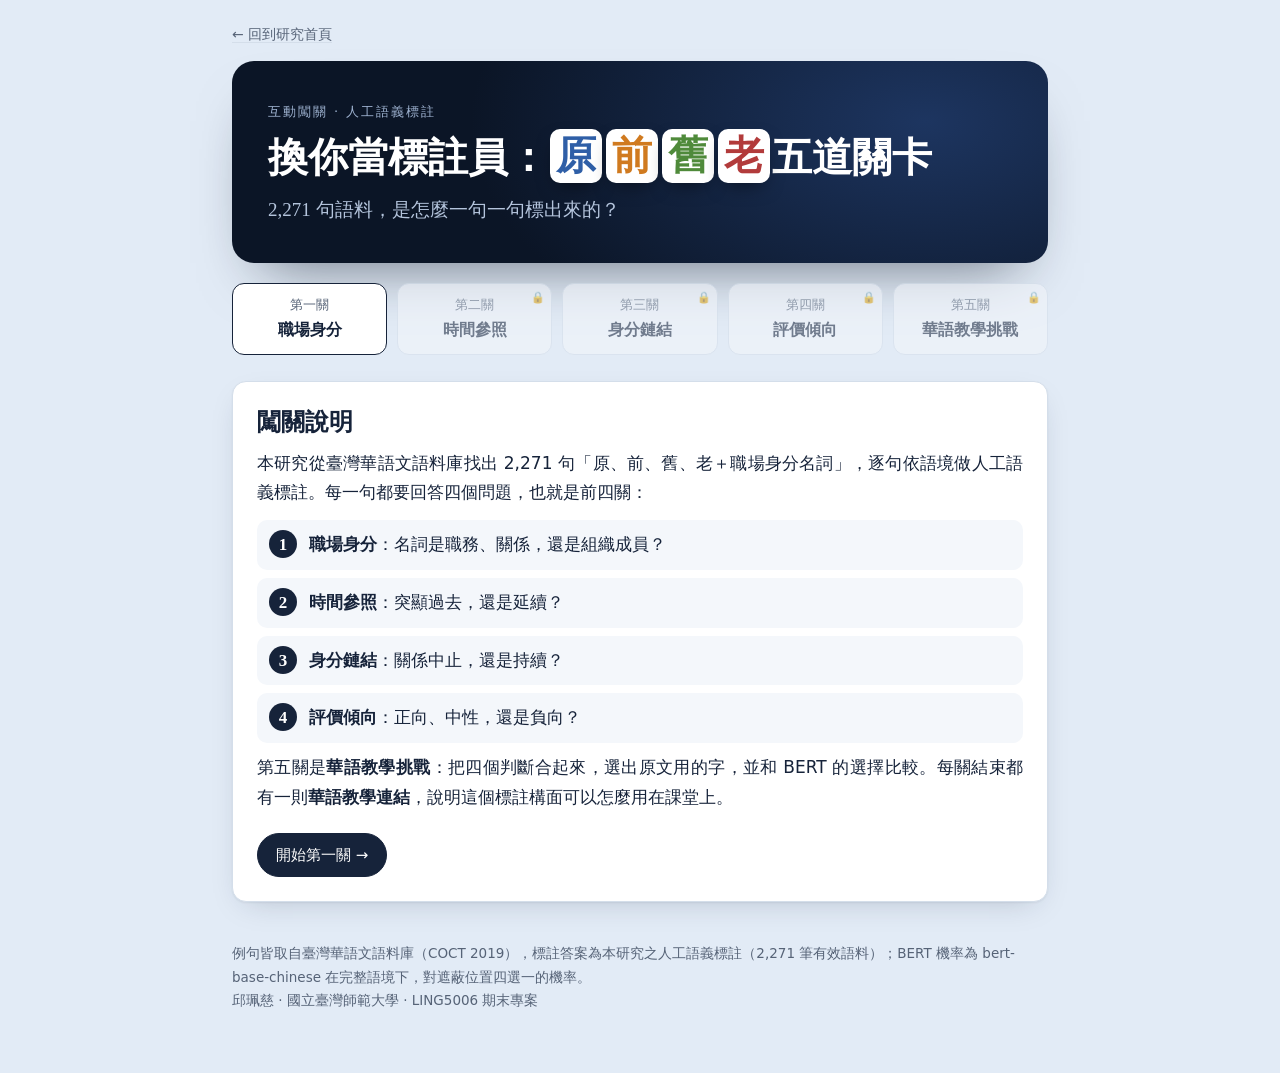
==== annotate.html @ 35478169 "Add files via upload" ====
<!DOCTYPE html>
<html lang="zh-Hant">
<head>
<meta charset="utf-8">
<meta name="viewport" content="width=device-width, initial-scale=1">
<title>人工語義標註闖關｜原、前、舊、老</title>
<style>
:root{
  color-scheme:light;
  --ink:#16233a; --muted:#566377; --line:#d4deea; --bg:#e2ebf6; --card:#ffffff;
  --yuan:#2f5fa7; --qian:#d07a1f; --jiu:#4f8a3a; --lao:#b23b3b;
  --ok:#2e7d4f; --bad:#b23b3b; --tip:#fff6df;
  --serif:"Noto Serif TC","Songti TC","PMingLiU",serif;
  --sans:"Noto Sans TC","PingFang TC","Microsoft JhengHei",system-ui,sans-serif;
}
*{box-sizing:border-box}
body{margin:0;background:var(--bg);color:var(--ink);font-family:var(--sans);line-height:1.75;font-size:17px}
a{color:inherit}
p{margin:0 0 12px;text-align:justify}
.wrap{max-width:860px;margin:0 auto;padding:0 22px}
h1,h2,h3{font-family:var(--serif);font-weight:700;line-height:1.35;margin:0}
.top{padding:22px 0 0;font-size:14px;color:var(--muted)}
.top a{text-decoration:none;border-bottom:1px solid var(--line)}
header{padding:34px 0 18px}
.kicker{font-size:13px;letter-spacing:.15em;color:var(--muted);margin-bottom:8px}
header h1{font-size:clamp(26px,4vw,40px)}
header .sub{color:var(--muted);font-family:var(--serif);font-size:19px;margin-top:8px}
.m{font-family:var(--serif);font-weight:700}
.m.原{color:var(--yuan)}.m.前{color:var(--qian)}.m.舊{color:var(--jiu)}.m.老{color:var(--lao)}
.card{background:var(--card);border:1px solid var(--line);border-radius:14px;padding:24px}
button{font:inherit;font-size:15px;border:1px solid var(--ink);background:var(--card);color:var(--ink);border-radius:24px;padding:8px 18px;cursor:pointer;transition:background .2s,color .2s}
button:hover:not(:disabled){background:#eef3f9}
button.primary{background:var(--ink);color:#fff}
button.primary:hover{background:#2a3b58}
button:disabled{cursor:default}
/* level map */
.map{display:grid;grid-template-columns:repeat(5,1fr);gap:10px;margin:20px 0 26px}
.lv{border:1px solid var(--line);background:#f3f6fb;border-radius:12px;padding:10px 8px;text-align:center;font-size:13px;color:var(--muted);position:relative}
.lv b{display:block;font-family:var(--serif);font-size:16px;color:var(--ink)}
.lv.open{background:#fff;border-color:var(--ink);cursor:pointer}
.lv.now{outline:3px solid var(--ink);outline-offset:1px}
.lv.done{background:#e8f3ec;border-color:var(--ok);cursor:pointer}
.lv.done::after{content:"✓";position:absolute;top:4px;right:8px;color:var(--ok);font-weight:700}
.lv.lock{opacity:.55}
.lv.lock::after{content:"🔒";position:absolute;top:4px;right:6px;font-size:11px}
/* stage */
.stagehead{display:flex;justify-content:space-between;align-items:baseline;gap:12px;margin-bottom:10px;flex-wrap:wrap}
.stagehead h2{font-size:26px}
.prog{font-size:14px;color:var(--muted)}
.dots{display:flex;gap:6px;margin:4px 0 16px}
.dots i{width:28px;height:6px;border-radius:3px;background:var(--line)}
.dots i.ok{background:var(--ok)}.dots i.bad{background:var(--bad)}.dots i.cur{background:var(--ink)}
.labels{display:grid;gap:10px;margin:14px 0 18px}
.lab{display:grid;grid-template-columns:120px 1fr;gap:12px;align-items:start;padding:10px 14px;border-left:4px solid var(--ink);background:#f4f7fb;border-radius:0 8px 8px 0}
.lab b{font-family:var(--serif);font-size:17px}
.lab span{font-size:15px}
.sent{font-family:var(--serif);font-size:21px;line-height:1.95;margin:6px 0 18px}
.sent .t{background:#fff1c9;border-bottom:3px solid var(--ink);padding:0 3px;border-radius:3px;font-weight:700}
.sent .blank{display:inline-block;min-width:1.6em;border-bottom:3px solid var(--ink);text-align:center;font-weight:700}
.src{font-size:12.5px;color:var(--muted);margin-top:-10px;margin-bottom:16px}
.opts{display:flex;gap:10px;flex-wrap:wrap}
.opts button{min-width:110px;font-size:16px;border-radius:12px;padding:10px 16px}
.opts.chars button{min-width:72px;font-family:var(--serif);font-size:26px;font-weight:700;padding:6px 18px}
.opts button.right{background:var(--ok);border-color:var(--ok);color:#fff}
.opts button.wrong{background:var(--bad);border-color:var(--bad);color:#fff}
.fb{margin-top:18px;padding:16px 18px;border-radius:10px;background:#eef3f9;display:none}
.fb.show{display:block;animation:pop .3s ease}
@keyframes pop{from{opacity:0;transform:translateY(6px)}to{opacity:1;transform:none}}
.fb .verdict{font-family:var(--serif);font-size:19px;font-weight:700;margin-bottom:6px}
.fb .verdict.ok{color:var(--ok)}.fb .verdict.bad{color:var(--bad)}
.fb .ans{font-size:14px;color:var(--muted);margin-bottom:8px}
.pbar{display:grid;grid-template-columns:30px 1fr 52px;gap:8px;align-items:center;margin:4px 0;font-size:14px}
.pbar .tr{height:14px;background:#e3eaf3;border-radius:3px;overflow:hidden}
.pbar .tr div{height:100%;width:0;transition:width .6s cubic-bezier(.3,.7,.3,1)}
.bertbox{margin-top:12px;padding-top:10px;border-top:1px dashed var(--line)}
.bertbox h4{margin:0 0 6px;font-size:14px;font-family:var(--sans)}
.nav{display:flex;justify-content:flex-end;gap:10px;margin-top:20px}
/* summary */
.score{font-family:var(--serif);font-size:48px;font-weight:700;line-height:1}
.dist{margin:14px 0}
.drow{display:grid;grid-template-columns:30px 1fr 64px;gap:10px;align-items:center;margin:6px 0;font-size:13px}
.dbar{display:flex;height:24px;border-radius:5px;overflow:hidden;background:#eee}
.dbar div{height:100%;display:flex;align-items:center;justify-content:center;color:#fff;font-size:12px;white-space:nowrap;overflow:hidden}
.legend{display:flex;gap:14px;flex-wrap:wrap;font-size:13px;color:var(--muted)}
.legend i{display:inline-block;width:11px;height:11px;border-radius:2px;margin-right:5px;vertical-align:-1px}
.tip{background:var(--tip);border:1px solid #f0dca8;border-radius:12px;padding:16px 18px;margin-top:18px}
.tip h3{font-size:18px;margin-bottom:6px}
.tip .tag{display:inline-block;font-size:12px;background:#f3d98f;border-radius:10px;padding:0 8px;margin-right:6px;color:#5c4510}
.tip ul{margin:6px 0 0;padding-left:1.2em}
.tip li{margin:4px 0;font-size:15.5px}
.steps{counter-reset:s;list-style:none;padding:0;margin:10px 0}
.steps li{counter-increment:s;position:relative;padding:10px 12px 10px 52px;margin:8px 0;background:#f4f7fb;border-radius:10px}
.steps li::before{content:counter(s);position:absolute;left:12px;top:10px;width:28px;height:28px;border-radius:50%;background:var(--ink);color:#fff;display:grid;place-items:center;font-family:var(--serif);font-weight:700}
.res{list-style:none;padding:0;margin:8px 0 0}
.res li{margin:8px 0;font-size:15px}
.res a{font-weight:700}
.res small{display:block;color:var(--muted)}
.hidden{display:none}
footer{padding:40px 0 60px;font-size:13.5px;color:var(--muted)}
@media (max-width:640px){ .map{grid-template-columns:repeat(5,1fr);gap:5px} .lv{padding:8px 2px;font-size:11px} .lv b{font-size:13px} .lab{grid-template-columns:1fr;gap:2px} .sent{font-size:19px} }

/* ===== premium layer ===== */
:root{--navy:#0b1526;--ease:cubic-bezier(.22,.8,.24,1)}
body{-webkit-font-smoothing:antialiased}
header{position:relative;overflow:hidden;margin-top:14px;padding:40px 36px 36px;border-radius:22px;color:#eef3fb;background:radial-gradient(700px 400px at 85% 30%,#1d3560,rgba(19,34,61,0) 65%),var(--navy);box-shadow:0 30px 60px -30px rgba(11,21,38,.6)}
header .kicker{color:#9fb3d1}
header h1{color:#fff}
header .sub{color:#b4c4dc}
header .m{background:#fff;border-radius:10px;padding:0 6px;margin:0 2px;box-shadow:0 8px 20px -8px rgba(0,0,0,.6);display:inline-block;transform:translateY(-2px)}
.floaters{position:absolute;right:28px;top:50%;transform:translateY(-50%);display:flex;gap:12px;perspective:700px;pointer-events:none}
.floaters span{font-family:var(--serif);font-weight:700;font-size:40px;width:64px;height:64px;display:grid;place-items:center;border-radius:14px;background:rgba(255,255,255,.08);border:1px solid rgba(255,255,255,.16);backdrop-filter:blur(6px);animation:fl 6s ease-in-out infinite;transform-style:preserve-3d}
.floaters span:nth-child(2){animation-delay:-1.5s}.floaters span:nth-child(3){animation-delay:-3s}.floaters span:nth-child(4){animation-delay:-4.5s}
@keyframes fl{0%,100%{transform:translateY(0) rotateY(-18deg) rotateX(8deg)}50%{transform:translateY(-12px) rotateY(18deg) rotateX(-6deg)}}
.card{box-shadow:0 1px 2px rgba(22,35,58,.06),0 10px 30px -14px rgba(22,35,58,.25);animation:cin .55s var(--ease)}
@keyframes cin{from{opacity:0;transform:translateY(14px) scale(.99)}to{opacity:1;transform:none}}
.lv{transition:transform .25s var(--ease),box-shadow .25s,background .25s}
.lv.open:hover,.lv.done:hover{transform:translateY(-3px);box-shadow:0 12px 24px -14px rgba(22,35,58,.5)}
.lv.now{outline:none;background:var(--navy)!important;border-color:var(--navy)!important;color:#9fb3d1}
.lv.now b{color:#fff}
button{transition:transform .2s var(--ease),background .2s,color .2s,box-shadow .2s}
button:hover:not(:disabled){transform:translateY(-1px);box-shadow:0 8px 16px -10px rgba(22,35,58,.55)}
button:active:not(:disabled){transform:scale(.96)}
.opts button.right{animation:pulse .5s var(--ease)}
.opts button.wrong{animation:shake .42s}
@keyframes pulse{0%{transform:scale(1)}40%{transform:scale(1.08)}100%{transform:scale(1)}}
@keyframes shake{0%,100%{transform:translateX(0)}20%{transform:translateX(-7px)}40%{transform:translateX(6px)}60%{transform:translateX(-4px)}80%{transform:translateX(3px)}}
.score{background:linear-gradient(90deg,#2f5fa7,#d07a1f,#4f8a3a,#b23b3b);-webkit-background-clip:text;background-clip:text;color:transparent}
#confetti{position:fixed;inset:0;pointer-events:none;z-index:80}
@media (max-width:640px){.floaters{display:none}header{padding:28px 22px}}
@media (prefers-reduced-motion:reduce){*{animation:none!important;transition:none!important}}
</style>
</head>
<body>
<div class="wrap">
  <div class="top"><a href="index.html">← 回到研究首頁</a></div>
  <header>
    <div class="kicker">互動闖關 · 人工語義標註</div>
    <h1>換你當標註員：<span class="m 原">原</span><span class="m 前">前</span><span class="m 舊">舊</span><span class="m 老">老</span>五道關卡</h1>
    <div class="sub">2,271 句語料，是怎麼一句一句標出來的？</div>
  </header>

  <div class="map" id="map"></div>

  <main id="stage"></main>

  <footer>
    例句皆取自臺灣華語文語料庫（COCT 2019），標註答案為本研究之人工語義標註（2,271 筆有效語料）；BERT 機率為 bert-base-chinese 在完整語境下，對遮蔽位置四選一的機率。<br>
    邱珮慈 · 國立臺灣師範大學 · LING5006 期末專案
  </footer>
</div>

<script>
const COL={原:"#2f5fa7",前:"#d07a1f",舊:"#4f8a3a",老:"#b23b3b"};
const MODS=["原","前","舊","老"];
const DIST={"role2":{"原":[166,15,2],"前":[523,107,45],"舊":[22,121,26],"老":[414,657,173]},"time2":{"原":[182,1],"前":[675,0],"舊":[135,34],"老":[471,773]},"link2":{"原":[179,4],"前":[665,10],"舊":[89,80],"老":[297,947]},"evalu2":{"原":[1,114,68],"前":[36,568,71],"舊":[16,145,8],"老":[192,974,78]}};
const esc=s=>s.replace(/[&<>]/g,c=>({"&":"&amp;","<":"&lt;",">":"&gt;"}[c]));
const mk=t=>`<span class="m ${t[0]}">${t[0]}</span>${t.slice(1)}`;

const LEVELS=[
 {name:"職場身分", short:"第一關", key:"role2",
  q:"這個名詞屬於哪一類職場身分？",
  intro:"先看「中心名詞」。同一個修飾語，接上不同類型的身分名詞，意思就不一樣。本研究參考 Stryker 與 Burke（2000）、Ashforth（2001）的身分分類，把職場身分名詞分成三類：",
  labels:[["職務角色身分","組織裡的正式職位或管理角色：主任、董事長、校長、經理"],["關係角色身分","透過工作互動建立的人際角色：同事、部屬、夥伴、上司、雇主"],["組織成員身分","只標示屬於某個組織，不指特定職位：員工、職員、成員"]],
  colors:["#8a8577","#c9a66b","#d9d4c7"],
  items:[
   {s:"新舊行事風格差異之大，也讓老員工無所適從。",t:"老員工",a:"組織成員身分",why:"「員工」只說明他屬於這間公司，沒有指出職位，也不是相對於某個人的關係，所以是組織成員身分。"},
   {s:"民國三十八年大陸淪共前夕，政校新聞系在原系主任馬星野率領下，來到台北籌備《中央日報》復刊事宜。",t:"原系主任",a:"職務角色身分",why:"「系主任」是學校裡的正式職位，帶有權責（「率領」），屬於職務角色身分。"},
   {s:"某次舊同事約了上茶樓品茗，不遠處坐了兩位打扮趨時的少婦正在閒談。",t:"舊同事",a:"關係角色身分",why:"「同事」一定是「某人的同事」，是工作中形成的人際關係，屬於關係角色身分。"},
   {s:"……或在他人之事業中，使用原僱主之營業祕密；甚或約定員工在離職後一段期限內……",t:"原僱主",a:"關係角色身分",why:"這題比較難。「僱主」看似職位，但它是相對於「員工」而成立的身分：誰僱用你，誰就是你的僱主。本研究因此把它歸為關係角色身分。"}
  ],
  tip:{title:"教學連結：先教「名詞類型」，搭配就有規律",tags:["詞彙教學","搭配"],
   pts:["給學生一組名詞卡（主任、董事長／同事、部屬／員工、成員），先分類，再請學生猜可以接哪個修飾語。",
        "語料顯示：<span class='m 原'>原</span>九成、<span class='m 前'>前</span>近八成接職務角色；<span class='m 舊'>舊</span>七成接關係角色。先掌握名詞類型，就能預測大部分的搭配。",
        "「僱主、上司」這類詞很適合拿來討論：它們是職位，還是關係？讓學生說出判斷理由，比背答案更重要。"]}
 },
 {name:"時間參照", short:"第二關", key:"time2",
  q:"這個修飾語突顯的是哪一種時間？",
  intro:"時間參照不是事件真正發生的時間，而是修飾語在語境中「讓人看到」的時間面向：",
  labels:[["過去","把身分定位在之前的某個時間點：以前是，現在不一定是"],["延續","身分從過去一路延續到現在，強調時間的累積：資深、待很久"]],
  colors:["#3d3a33","#d9d4c7"],
  items:[
   {s:"看見一位滿頭白髮的老員工，就問他：「威爾遜，你已經在這裡工作多久了呢？」",t:"老員工",a:"延續",why:"他現在還在這裡工作，「老」強調的是工作年資很長，時間一路延續到現在。"},
   {s:"數百名老同事出席了他的喪禮，出席的不只是他服務公司的高階主管，還有許多業界領袖。",t:"老同事",a:"過去",why:"同樣是「老」，這裡指的是過去一起工作過的人，共事是過去的事。「老」是本研究唯一同時有大量「過去」與「延續」用法的字。"},
   {s:"《棱鏡》聯繫到的三位前員工對其一致評價是「有些神秘」。",t:"前員工",a:"過去",why:"「前」幾乎一定指向過去：曾經是員工，現在已經不是。語料中「前」的 675 句全部標為過去。"},
   {s:"事情沒這麼簡單。所以顏思齊讓鄭芝龍和他的舊部屬負責這一部分。",t:"舊部屬",a:"延續",why:"這是陷阱題。「舊」通常指過去，但這裡的舊部屬仍然跟著他、聽他指派，上下屬關係延續到現在。語料中「舊」約兩成是延續。"}
  ],
  tip:{title:"教學連結：畫一條時間線",tags:["多義","視覺化"],
   pts:["在黑板畫時間線，「現在」打一條直線：<span class='m 前'>前</span>、<span class='m 原'>原</span>停在線的左邊；<span class='m 老'>老</span>可以停在左邊，也可以一路畫過現在。",
        "「老」的多義是學習難點：「老同事」可以是「以前的同事」，也可以是「共事很久、現在還在一起的同事」。請學生用語境線索（已經、退休、至今、每天）判斷。",
        "BERT 也在這裡卡關：探針讀得出「老」的過去／延續（0.77），填空時卻幾乎不用這個資訊。學習者需要的，正是模型缺少的語境判斷。"]}
 },
 {name:"身分鏈結", short:"第三關", key:"link2",
  q:"人物和這個職場身分（或關係）現在還連著嗎？",
  intro:"時間參照看「時間」，身分鏈結看「關係」：即使是過去的身分，人和人之間的連結也可能還在。",
  labels:[["中止","職務已卸下、關係已結束，人物與原本的身分或關係不再連結"],["持續","仍然擔任、仍有往來，或舊關係被重新啟動"]],
  colors:["#3d3a33","#d9d4c7"],
  items:[
   {s:"再者，細川藤孝曾是他在足利家的舊同事，來往過於密切容易讓人覺得他們是一夥的。",t:"舊同事",a:"持續",why:"共事是過去的事（時間參照：過去），但兩人「來往過於密切」，關係還在，所以身分鏈結是持續。時間和鏈結要分開判斷。"},
   {s:"原來那位軍官是林時清的舊下屬，以前經常到林家裏去，所以認得出幗芳。",t:"舊下屬",a:"中止",why:"「以前經常」說明上下屬關係已經是過去，現在只是認得，沒有延續工作關係，所以是中止。"},
   {s:"小巨人陳：你不願意吃回頭草，卻願意接受舊老闆幫助你。",t:"舊老闆",a:"持續",why:"他已不在舊老闆手下工作，但舊老闆還在幫他，關係被重新啟動，所以是持續。"},
   {s:"落馬高層至少有 20 位，其中包括公司原董事長蔣潔敏、大慶油田原總經理王永春。",t:"原董事長",a:"中止",why:"「落馬」表示已被撤職，職務已經中止。「原」的 183 句中有 179 句是中止。"}
  ],
  tip:{title:"教學連結：「舊」不等於「斷了聯絡」",tags:["偏誤預防","辨析"],
   pts:["學習者常把「舊同事」理解成「已經沒有來往的人」。語料顯示，「舊」的身分鏈結約一半是中止、一半是持續。",
        "可以設計配對練習：同一句「我昨天跟＿＿同事吃飯」，讓學生說明用「舊」和「老」各自暗示了什麼關係。",
        "提醒學生：「舊同事」重在「曾經一起工作」，「老同事」重在「交情久」。兩者都可能還有聯絡。"]}
 },
 {name:"評價傾向", short:"第四關", key:"evalu2",
  q:"說話者透過這個詞，流露出什麼態度？",
  intro:"評價傾向參考評價理論（Martin & White, 2005），看的是說話者的立場，而不是人物本身好不好：",
  labels:[["正向","尊敬、感念、讚許：資歷被視為資產"],["中性","單純指稱，沒有明顯情感色彩（語料中多數屬於這一類）"],["負向","批評、不滿或負面事件：倚老賣老、涉案落馬"]],
  colors:["#4f8a3a","#d9d4c7","#b23b3b"],
  items:[
   {s:"老員工忠心耿耿，事業才能傳承，這張德輝便是薛家產業的支柱。",t:"老員工",a:"正向",why:"「忠心耿耿」「支柱」都是讚許，資歷被當成資產，評價是正向。"},
   {s:"探春機警，知道這辦事的老員工故意為難她。",t:"老員工",a:"負向",why:"同樣是「老員工」，這裡「故意為難」人，是倚仗資歷的負面形象。「老」可褒可貶，要看語境。"},
   {s:"中國黃金集團遼寧黃金有限公司原經理李奇瑞（副廳級）涉嫌受賄犯罪決定逮捕。",t:"原經理",a:"負向",why:"涉嫌受賄、被逮捕，是負面事件。「原＋職務」在語料中常出現在反腐新聞裡，所以「原」的負向比例（37%）特別高。"},
   {s:"新舊行事風格差異之大，也讓老員工無所適從。",t:"老員工",a:"中性",why:"句子描述老員工的處境，沒有褒貶，屬於中性。"}
  ],
  tip:{title:"教學連結：語用、語體與地區差異",tags:["語用","語體"],
   pts:["「老」的評價會隨語境翻轉：「老員工忠心耿耿」是尊敬，「倚老賣老」是批評。可以讓學生蒐集正反例句，討論「資歷」什麼時候是優點。",
        "「原＋職務」（原董事長、原總經理）常見於新聞報導，特別是中國大陸與港澳的制度語境；臺灣日常口語較常說「前董事長」。教學時可提醒語體與地區差異。",
        "高級班可延伸：同一位人物，報導用「原」或「前」，是否帶出不同的立場？"]}
 },
 {name:"華語教學挑戰", short:"第五關", key:null, chars:true,
  q:"這句話的原文用了哪一個字？",
  intro:"最後一關，綜合前四關的判斷：先看名詞類型，再看時間、關係和語氣，選出語料原文用的字。答完後，看看 BERT 選了什麼。",
  labels:[["判斷步驟","名詞是職務還是關係？→ 時間是過去還是延續？→ 關係中止還是持續？→ 說話者的語氣？"]],
  items:[
   {s:"午後，接到一通電話，那是一位遠方＿同事哲民的來電。",t:"舊同事",a:"舊",bert:[0,14,3,982],why:"「遠方」「來電」表示已經不在同一處工作，但還保持聯絡：重點是「曾經一起工作」，原文用「舊」。BERT 卻以 98% 選「老」：它把「同事」直接連到最常見的「老同事」。"},
   {s:"有一次，父親偶然碰到過去在上海聯合大藥房相識的一位＿同事，就替那人跑私藥。",t:"舊同事",a:"舊",bert:[3,30,4,963],why:"「過去」「偶然碰到」都指向已經結束的共事關係，所以用「舊」。BERT 的探針其實讀出了「過去、中止」，填空時卻仍以 96% 選「老」：模型知道，實際卻選錯。"},
   {s:"看見一位滿頭白髮的＿員工，就問他：「威爾遜，你已經在這裡工作多久了呢？」",t:"老員工",a:"老",bert:[2,17,4,977],why:"「滿頭白髮」「工作多久」都在強調年資，身分延續到現在，用「老」。這題 BERT 也答對了。"},
   {s:"民國三十八年大陸淪共前夕，政校新聞系在＿系主任馬星野率領下，來到台北籌備《中央日報》復刊事宜。",t:"原系主任",a:"原",bert:[182,747,23,47],why:"原文用「原」，指系所遷臺前原本的主任；換成「前」在臺灣也很自然，兩者的差別在於「原」強調異動前的那一位。BERT 選了「前」（75%），算是可以接受的近義替換，也說明了「原、前」在模型裡最接近。"}
  ],
  tip:{title:"教學連結：近義詞辨析四步驟",tags:["近義詞","課堂活動"],
   pts:["把四關濃縮成一張學習單：①名詞類型 ②時間參照 ③身分鏈結 ④評價。學生每填一個空格，都要寫出判斷依據。",
        "可以搭配本網站的<a href='duel.html'>「你來填」</a>，讓全班和 BERT 比賽，再討論 BERT 為什麼會選錯。",
        "BERT 最常把「舊」填成「老」（51%），這也是華語學習者容易混淆的一對。模型的錯誤，可以成為設計練習題的線索。"]}
 }
];


// ---- confetti ----
const RM=matchMedia('(prefers-reduced-motion: reduce)').matches;
const cf=document.createElement('canvas');cf.id='confetti';document.body.appendChild(cf);const cx=cf.getContext('2d');let parts=[],run=false;
function sizeCf(){cf.width=innerWidth*devicePixelRatio;cf.height=innerHeight*devicePixelRatio;cx.setTransform(devicePixelRatio,0,0,devicePixelRatio,0,0);}sizeCf();addEventListener('resize',sizeCf);
function burst(x,y,n=60){ if(RM) return; const cols=['#2f5fa7','#d07a1f','#4f8a3a','#b23b3b','#f3d98f'];
  for(let i=0;i<n;i++){const a=Math.random()*Math.PI*2,v=3+Math.random()*6;parts.push({x,y,vx:Math.cos(a)*v,vy:Math.sin(a)*v-4,r:3+Math.random()*4,c:cols[i%5],rot:Math.random()*6,vr:(Math.random()-.5)*.4,life:1});}
  if(!run){run=true;requestAnimationFrame(tick);} }
function tick(){cx.clearRect(0,0,innerWidth,innerHeight);parts=parts.filter(p=>p.life>0);
  for(const p of parts){p.vy+=.22;p.vx*=.985;p.x+=p.vx;p.y+=p.vy;p.rot+=p.vr;p.life-=.012;cx.save();cx.globalAlpha=Math.max(0,p.life);cx.translate(p.x,p.y);cx.rotate(p.rot);cx.fillStyle=p.c;cx.fillRect(-p.r,-p.r/2,p.r*2,p.r);cx.restore();}
  if(parts.length) requestAnimationFrame(tick); else {run=false;cx.clearRect(0,0,innerWidth,innerHeight);} }

let cur=-1, qi=0, answered=false;
const score=LEVELS.map(()=>[]);   // true/false per question
let unlocked=1;

function renderMap(){
  document.getElementById('map').innerHTML=LEVELS.map((L,i)=>{
    const done=score[i].length===L.items.length;
    const cls=done?'done':(i<unlocked?'open':'lock');
    return `<div class="lv ${cls} ${i===cur?'now':''}" data-i="${i}">${L.short}<b>${L.name}</b></div>`;}).join('');
  document.querySelectorAll('.lv').forEach(el=>el.onclick=()=>{const i=+el.dataset.i; if(i<unlocked) startLevel(i);});
}

function home(){
  cur=-1; renderMap();
  document.getElementById('stage').innerHTML=`<div class="card">
   <h2 style="font-size:24px;margin-bottom:10px">闖關說明</h2>
   <p>本研究從臺灣華語文語料庫找出 2,271 句「原、前、舊、老＋職場身分名詞」，逐句依語境做人工語義標註。每一句都要回答四個問題，也就是前四關：</p>
   <ol class="steps"><li><b>職場身分</b>：名詞是職務、關係，還是組織成員？</li><li><b>時間參照</b>：突顯過去，還是延續？</li><li><b>身分鏈結</b>：關係中止，還是持續？</li><li><b>評價傾向</b>：正向、中性，還是負向？</li></ol>
   <p>第五關是<b>華語教學挑戰</b>：把四個判斷合起來，選出原文用的字，並和 BERT 的選擇比較。每關結束都有一則<b>華語教學連結</b>，說明這個標註構面可以怎麼用在課堂上。</p>
   <div class="nav" style="justify-content:flex-start"><button class="primary" id="go">開始第一關 →</button></div></div>`;
  document.getElementById('go').onclick=()=>startLevel(0);
}

function startLevel(i){
  cur=i; qi=0; score[i]=[]; renderMap();
  const L=LEVELS[i];
  document.getElementById('stage').innerHTML=`<div class="card">
    <div class="stagehead"><h2>${L.short}・${L.name}</h2><span class="prog">${L.items.length} 題</span></div>
    <p>${L.intro}</p>
    <div class="labels">${L.labels.map(([a,b])=>`<div class="lab"><b>${a}</b><span>${b}</span></div>`).join('')}</div>
    <div class="nav" style="justify-content:flex-start"><button class="primary" id="go">開始答題 →</button></div></div>`;
  document.getElementById('go').onclick=()=>showQ();
  window.scrollTo({top:document.getElementById('map').offsetTop-10,behavior:'smooth'});
}

function sentHTML(L,it){
  if(L.chars) return esc(it.s).replace('＿','<span class="blank">＿</span>');
  const k=it.s.indexOf(it.t);
  return esc(it.s.slice(0,k))+`<span class="t">${esc(it.t)}</span>`+esc(it.s.slice(k+it.t.length));
}

function showQ(){
  const L=LEVELS[cur], it=L.items[qi]; answered=false;
  const opts=L.chars?MODS:L.labels.map(x=>x[0]);
  document.getElementById('stage').innerHTML=`<div class="card">
    <div class="stagehead"><h2>${L.short}・${L.name}</h2><span class="prog">第 ${qi+1} / ${L.items.length} 題</span></div>
    <div class="dots">${L.items.map((_,j)=>`<i class="${j<score[cur].length?(score[cur][j]?'ok':'bad'):(j===qi?'cur':'')}"></i>`).join('')}</div>
    <p style="color:var(--muted);font-size:15px;margin-bottom:4px">${L.q}</p>
    <div class="sent">${sentHTML(L,it)}</div>
    <div class="src">COCT 2019 真實語料</div>
    <div class="opts ${L.chars?'chars':''}">${opts.map(o=>`<button data-o="${o}" ${L.chars?`style="color:${COL[o]}"`:''}>${o}</button>`).join('')}</div>
    <div class="fb" id="fb"></div>
    <div class="nav"><button class="primary hidden" id="next">${qi+1<L.items.length?'下一題 →':'看本關結果 →'}</button></div></div>`;
  document.querySelectorAll('.opts button').forEach(b=>b.onclick=()=>answer(b.dataset.o));
  document.getElementById('next').onclick=()=>{ qi++; if(qi<L.items.length) showQ(); else levelEnd(); };
}

function answer(o){
  if(answered) return; answered=true;
  const L=LEVELS[cur], it=L.items[qi], ok=o===it.a;
  score[cur].push(ok);
  document.querySelectorAll('.opts button').forEach(b=>{
    b.disabled=true;
    if(b.dataset.o===it.a){b.classList.add('right');b.style.color='#fff'; if(ok){const r=b.getBoundingClientRect(); burst(r.left+r.width/2,r.top+r.height/2,40);} }
    else if(b.dataset.o===o){b.classList.add('wrong');b.style.color='#fff'}
  });
  let bert='';
  if(it.bert){
    bert=`<div class="bertbox"><h4>BERT 的選擇（完整語境，四選一機率）</h4>${MODS.map((m,j)=>`<div class="pbar"><span class="m ${m}">${m}</span><div class="tr"><div style="background:${COL[m]}" data-w="${it.bert[j]/10}"></div></div><span>${(it.bert[j]/10).toFixed(1)}%</span></div>`).join('')}</div>`;
  }
  const fb=document.getElementById('fb');
  fb.innerHTML=`<div class="verdict ${ok?'ok':'bad'}">${ok?'標得好！':'再想一想：'}</div>
    <div class="ans">人工標註答案：<b>${L.chars?mk(it.t):it.a}</b>　·　目標詞：${mk(it.t)}</div>
    <p style="margin:0">${it.why}</p>${bert}`;
  fb.classList.add('show');
  requestAnimationFrame(()=>setTimeout(()=>fb.querySelectorAll('.tr div').forEach(d=>d.style.width=d.dataset.w+'%'),30));
  document.getElementById('next').classList.remove('hidden');
}

function distHTML(L){
  if(!L.key) return '';
  const names=L.labels.map(x=>x[0]);
  return `<h3 style="font-size:18px;margin:20px 0 4px">這一關在 2,271 句語料中的分布</h3>
   <div class="dist">${MODS.map(m=>{const v=DIST[L.key][m], n=v.reduce((a,b)=>a+b,0);
     return `<div class="drow"><span class="m ${m}">${m}</span><div class="dbar">${v.map((x,j)=>{const p=x/n*100;return `<div style="width:${p}%;background:${L.colors[j]};color:${L.colors[j]==='#d9d4c7'?'#16233a':'#fff'}" title="${names[j]} ${x} 句">${p>=9?p.toFixed(0)+'%':''}</div>`}).join('')}</div><span style="color:var(--muted)">${n.toLocaleString()} 句</span></div>`}).join('')}</div>
   <div class="legend">${names.map((x,j)=>`<span><i style="background:${L.colors[j]}"></i>${x}</span>`).join('')}</div>`;
}

function levelEnd(){
  const L=LEVELS[cur], s=score[cur].filter(Boolean).length;
  if(cur+1>=unlocked) unlocked=Math.min(LEVELS.length,cur+2);
  renderMap();
  const last=cur===LEVELS.length-1;
  if(s>=L.items.length-1) setTimeout(()=>burst(innerWidth/2,innerHeight*.35,110),250);
  document.getElementById('stage').innerHTML=`<div class="card">
    <div class="stagehead"><h2>${L.short}・${L.name}　完成！</h2></div>
    <div style="display:flex;align-items:baseline;gap:12px"><span class="score">${s} / ${L.items.length}</span><span style="color:var(--muted)">${s===L.items.length?'全對，標註一致！':s>=L.items.length/2?'大致掌握了這個構面。':'這個構面不容易，可以再挑戰一次。'}</span></div>
    ${distHTML(L)}
    <div class="tip"><h3>${L.tip.title}</h3><div>${L.tip.tags.map(t=>`<span class="tag">${t}</span>`).join('')}</div><ul>${L.tip.pts.map(p=>`<li>${p}</li>`).join('')}</ul></div>
    <div class="nav"><button id="again">重玩本關</button><button class="primary" id="next">${last?'看闖關總結 →':'前往'+LEVELS[cur+1].short+'：'+LEVELS[cur+1].name+' →'}</button></div></div>`;
  document.getElementById('again').onclick=()=>startLevel(cur);
  document.getElementById('next').onclick=()=>last?finale():startLevel(cur+1);
}

function finale(){
  cur=-1; renderMap();
  const tot=score.flat().filter(Boolean).length, all=LEVELS.reduce((a,L)=>a+L.items.length,0);
  const title=tot>=all-2?'資深標註員':tot>=all*0.6?'標註員':'見習標註員';
  setTimeout(()=>{burst(innerWidth*.3,innerHeight*.4,90);burst(innerWidth*.7,innerHeight*.4,90);},200);
  document.getElementById('stage').innerHTML=`<div class="card">
    <div class="kicker">闖關總結</div>
    <div style="display:flex;align-items:baseline;gap:14px;flex-wrap:wrap"><span class="score">${tot} / ${all}</span><h2 style="font-size:24px">${title}</h2></div>
    <p style="margin-top:12px">${LEVELS.map((L,i)=>`${L.name} ${score[i].filter(Boolean).length}/${L.items.length}`).join('　·　')}</p>
    <h3 style="font-size:20px;margin:22px 0 6px">帶得走的近義詞辨析流程</h3>
    <ol class="steps">
      <li><b>看名詞</b>：職務角色多用 <span class="m 原">原</span>、<span class="m 前">前</span>；關係角色多用 <span class="m 舊">舊</span>、<span class="m 老">老</span>。</li>
      <li><b>看時間</b>：只是「以前是」→ <span class="m 前">前</span>、<span class="m 原">原</span>、<span class="m 舊">舊</span>；強調「很久、到現在」→ <span class="m 老">老</span>。</li>
      <li><b>看關係</b>：共事已結束但重在「曾經一起」→ <span class="m 舊">舊</span>；重在「交情久」→ <span class="m 老">老</span>。</li>
      <li><b>看語氣與語體</b>：<span class="m 老">老</span>可褒可貶；「<span class="m 原">原</span>＋職務」多見於新聞報導。</li>
    </ol>
    <div class="tip"><h3>華語教學資源</h3><div><span class="tag">查詢</span><span class="tag">備課</span></div>
      <ul class="res">
        <li><a href="https://bcoct.naer.edu.tw/cqpweb/" target="_blank" rel="noopener">國教院索引典系統（COCT 語料庫）</a><small>本研究語料來源，可自行檢索「舊同事」「老同事」等真實例句；同一系統也收錄華語中介語語料，可觀察學習者的實際偏誤。</small></li>
        <li><a href="https://coct.naer.edu.tw/word.jsp" target="_blank" rel="noopener">詞語分級標準檢索系統</a><small>查詢詞語在臺灣華語文能力基準中的等級，安排教學順序。</small></li>
        <li><a href="https://coct.naer.edu.tw/" target="_blank" rel="noopener">華語文語料庫與能力基準整合應用系統</a><small>國家教育研究院建置，包含語法點分級、教材編輯輔助、語義場關聯詞查詢等工具。</small></li>
        <li><a href="https://dict.revised.moe.edu.tw/" target="_blank" rel="noopener">教育部《重編國語辭典修訂本》</a><small>本研究釋義依據，可對照四個字的辭典義項。</small></li>
      </ul></div>
    <div class="nav"><button id="restart">從第一關重玩</button><a href="duel.html"><button>去「你來填」和 BERT 比賽</button></a><a href="index.html"><button class="primary">回到研究首頁</button></a></div></div>`;
  document.getElementById('restart').onclick=()=>{score.forEach(a=>a.length=0); startLevel(0);};
}

home();
</script>
</body>
</html>
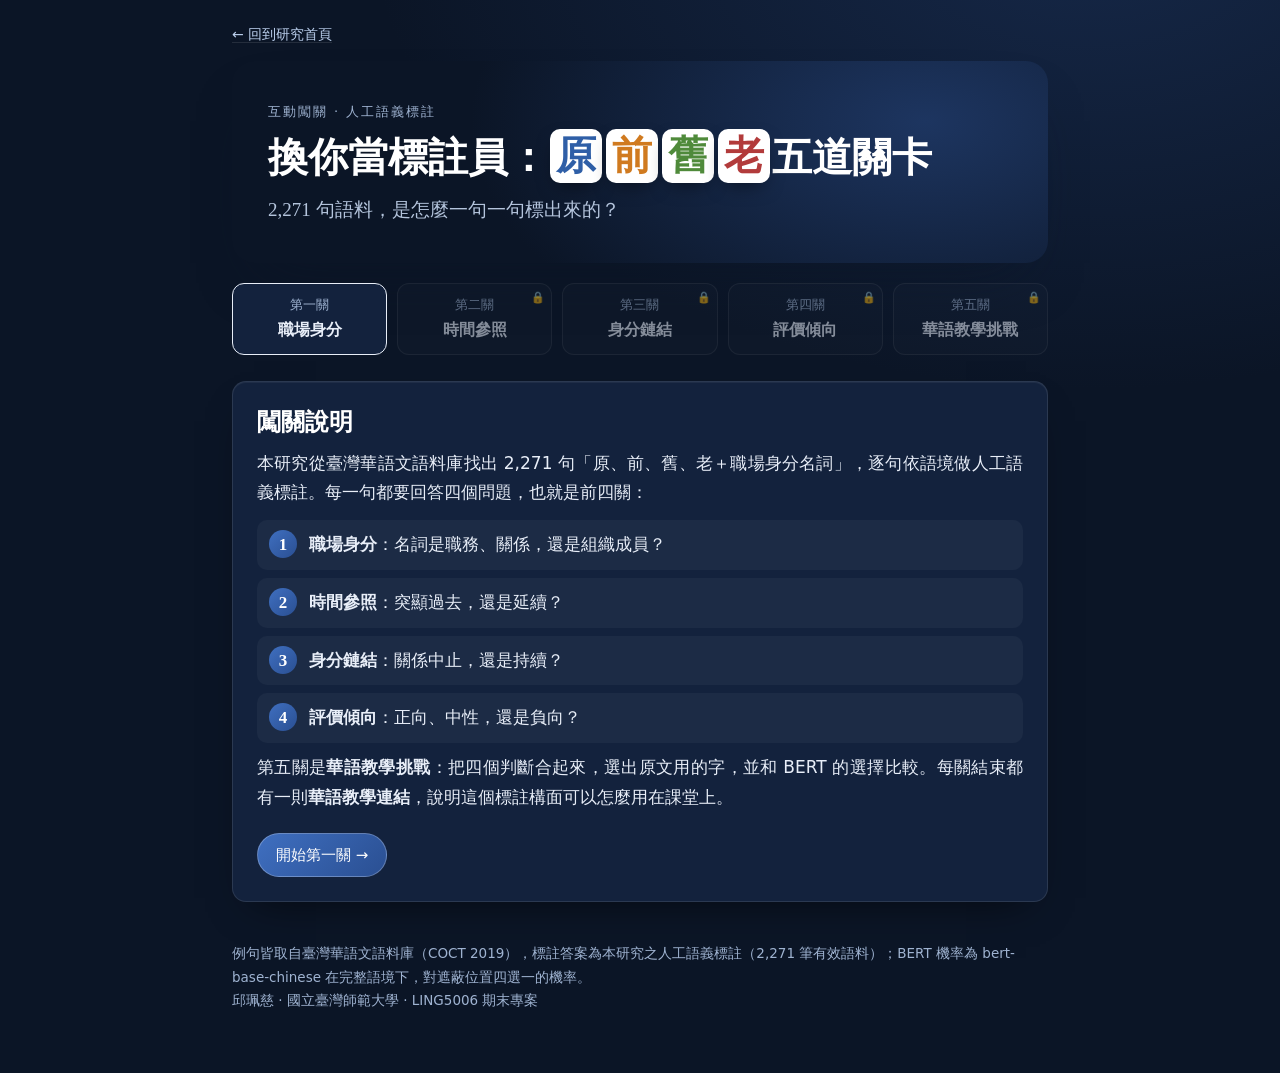
==== commit c4756d72: "Add files via upload" ====
--- a/annotate.html
+++ b/annotate.html
@@ -6,10 +6,10 @@
 <title>人工語義標註闖關｜原、前、舊、老</title>
 <style>
 :root{
-  color-scheme:light;
-  --ink:#16233a; --muted:#566377; --line:#d4deea; --bg:#e2ebf6; --card:#ffffff;
-  --yuan:#2f5fa7; --qian:#d07a1f; --jiu:#4f8a3a; --lao:#b23b3b;
-  --ok:#2e7d4f; --bad:#b23b3b; --tip:#fff6df;
+  color-scheme:dark;
+  --ink:#e8eef8; --muted:#9fb3d1; --line:rgba(255,255,255,.1); --bg:#0b1526; --card:#13223d;
+  --yuan:#7fa8ec; --qian:#f0a04b; --jiu:#86c46f; --lao:#ec7376;
+  --ok:#3fa36a; --bad:#d9545a; --tip:#1a2a45;
   --serif:"Noto Serif TC","Songti TC","PMingLiU",serif;
   --sans:"Noto Sans TC","PingFang TC","Microsoft JhengHei",system-ui,sans-serif;
 }
@@ -28,18 +28,18 @@
 .m{font-family:var(--serif);font-weight:700}
 .m.原{color:var(--yuan)}.m.前{color:var(--qian)}.m.舊{color:var(--jiu)}.m.老{color:var(--lao)}
 .card{background:var(--card);border:1px solid var(--line);border-radius:14px;padding:24px}
-button{font:inherit;font-size:15px;border:1px solid var(--ink);background:var(--card);color:var(--ink);border-radius:24px;padding:8px 18px;cursor:pointer;transition:background .2s,color .2s}
-button:hover:not(:disabled){background:#eef3f9}
-button.primary{background:var(--ink);color:#fff}
-button.primary:hover{background:#2a3b58}
+button{font:inherit;font-size:15px;border:1px solid rgba(255,255,255,.25);background:var(--card);color:var(--ink);border-radius:24px;padding:8px 18px;cursor:pointer;transition:background .2s,color .2s}
+button:hover:not(:disabled){background:#1a2c4d}
+button.primary{background:linear-gradient(135deg,#3f6fc0,#2a4f92);color:#fff}
+button.primary:hover{background:linear-gradient(135deg,#4b7bcc,#30589e)}
 button:disabled{cursor:default}
 /* level map */
 .map{display:grid;grid-template-columns:repeat(5,1fr);gap:10px;margin:20px 0 26px}
-.lv{border:1px solid var(--line);background:#f3f6fb;border-radius:12px;padding:10px 8px;text-align:center;font-size:13px;color:var(--muted);position:relative}
+.lv{border:1px solid var(--line);background:rgba(255,255,255,.03);border-radius:12px;padding:10px 8px;text-align:center;font-size:13px;color:var(--muted);position:relative}
 .lv b{display:block;font-family:var(--serif);font-size:16px;color:var(--ink)}
-.lv.open{background:#fff;border-color:var(--ink);cursor:pointer}
+.lv.open{background:#13223d;border-color:var(--ink);cursor:pointer}
 .lv.now{outline:3px solid var(--ink);outline-offset:1px}
-.lv.done{background:#e8f3ec;border-color:var(--ok);cursor:pointer}
+.lv.done{background:rgba(63,163,106,.14);border-color:var(--ok);cursor:pointer}
 .lv.done::after{content:"✓";position:absolute;top:4px;right:8px;color:var(--ok);font-weight:700}
 .lv.lock{opacity:.55}
 .lv.lock::after{content:"🔒";position:absolute;top:4px;right:6px;font-size:11px}
@@ -51,11 +51,11 @@
 .dots i{width:28px;height:6px;border-radius:3px;background:var(--line)}
 .dots i.ok{background:var(--ok)}.dots i.bad{background:var(--bad)}.dots i.cur{background:var(--ink)}
 .labels{display:grid;gap:10px;margin:14px 0 18px}
-.lab{display:grid;grid-template-columns:120px 1fr;gap:12px;align-items:start;padding:10px 14px;border-left:4px solid var(--ink);background:#f4f7fb;border-radius:0 8px 8px 0}
+.lab{display:grid;grid-template-columns:120px 1fr;gap:12px;align-items:start;padding:10px 14px;border-left:4px solid var(--ink);background:rgba(255,255,255,.04);border-radius:0 8px 8px 0}
 .lab b{font-family:var(--serif);font-size:17px}
 .lab span{font-size:15px}
 .sent{font-family:var(--serif);font-size:21px;line-height:1.95;margin:6px 0 18px}
-.sent .t{background:#fff1c9;border-bottom:3px solid var(--ink);padding:0 3px;border-radius:3px;font-weight:700}
+.sent .t{background:#3b3520;border-bottom:3px solid var(--ink);padding:0 3px;border-radius:3px;font-weight:700}
 .sent .blank{display:inline-block;min-width:1.6em;border-bottom:3px solid var(--ink);text-align:center;font-weight:700}
 .src{font-size:12.5px;color:var(--muted);margin-top:-10px;margin-bottom:16px}
 .opts{display:flex;gap:10px;flex-wrap:wrap}
@@ -63,14 +63,14 @@
 .opts.chars button{min-width:72px;font-family:var(--serif);font-size:26px;font-weight:700;padding:6px 18px}
 .opts button.right{background:var(--ok);border-color:var(--ok);color:#fff}
 .opts button.wrong{background:var(--bad);border-color:var(--bad);color:#fff}
-.fb{margin-top:18px;padding:16px 18px;border-radius:10px;background:#eef3f9;display:none}
+.fb{margin-top:18px;padding:16px 18px;border-radius:10px;background:#1a2c4d;display:none}
 .fb.show{display:block;animation:pop .3s ease}
 @keyframes pop{from{opacity:0;transform:translateY(6px)}to{opacity:1;transform:none}}
 .fb .verdict{font-family:var(--serif);font-size:19px;font-weight:700;margin-bottom:6px}
 .fb .verdict.ok{color:var(--ok)}.fb .verdict.bad{color:var(--bad)}
 .fb .ans{font-size:14px;color:var(--muted);margin-bottom:8px}
 .pbar{display:grid;grid-template-columns:30px 1fr 52px;gap:8px;align-items:center;margin:4px 0;font-size:14px}
-.pbar .tr{height:14px;background:#e3eaf3;border-radius:3px;overflow:hidden}
+.pbar .tr{height:14px;background:#24375a;border-radius:3px;overflow:hidden}
 .pbar .tr div{height:100%;width:0;transition:width .6s cubic-bezier(.3,.7,.3,1)}
 .bertbox{margin-top:12px;padding-top:10px;border-top:1px dashed var(--line)}
 .bertbox h4{margin:0 0 6px;font-size:14px;font-family:var(--sans)}
@@ -83,14 +83,14 @@
 .dbar div{height:100%;display:flex;align-items:center;justify-content:center;color:#fff;font-size:12px;white-space:nowrap;overflow:hidden}
 .legend{display:flex;gap:14px;flex-wrap:wrap;font-size:13px;color:var(--muted)}
 .legend i{display:inline-block;width:11px;height:11px;border-radius:2px;margin-right:5px;vertical-align:-1px}
-.tip{background:var(--tip);border:1px solid #f0dca8;border-radius:12px;padding:16px 18px;margin-top:18px}
+.tip{background:var(--tip);border:1px solid #3a4f75;border-radius:12px;padding:16px 18px;margin-top:18px}
 .tip h3{font-size:18px;margin-bottom:6px}
-.tip .tag{display:inline-block;font-size:12px;background:#f3d98f;border-radius:10px;padding:0 8px;margin-right:6px;color:#5c4510}
+.tip .tag{display:inline-block;font-size:12px;background:rgba(243,217,143,.16);border-radius:10px;padding:0 8px;margin-right:6px;color:#f3d98f}
 .tip ul{margin:6px 0 0;padding-left:1.2em}
 .tip li{margin:4px 0;font-size:15.5px}
 .steps{counter-reset:s;list-style:none;padding:0;margin:10px 0}
-.steps li{counter-increment:s;position:relative;padding:10px 12px 10px 52px;margin:8px 0;background:#f4f7fb;border-radius:10px}
-.steps li::before{content:counter(s);position:absolute;left:12px;top:10px;width:28px;height:28px;border-radius:50%;background:var(--ink);color:#fff;display:grid;place-items:center;font-family:var(--serif);font-weight:700}
+.steps li{counter-increment:s;position:relative;padding:10px 12px 10px 52px;margin:8px 0;background:rgba(255,255,255,.04);border-radius:10px}
+.steps li::before{content:counter(s);position:absolute;left:12px;top:10px;width:28px;height:28px;border-radius:50%;background:linear-gradient(135deg,#3f6fc0,#2a4f92);color:#fff;display:grid;place-items:center;font-family:var(--serif);font-weight:700}
 .res{list-style:none;padding:0;margin:8px 0 0}
 .res li{margin:8px 0;font-size:15px}
 .res a{font-weight:700}
@@ -106,7 +106,9 @@
 header .kicker{color:#9fb3d1}
 header h1{color:#fff}
 header .sub{color:#b4c4dc}
-header .m{background:#fff;border-radius:10px;padding:0 6px;margin:0 2px;box-shadow:0 8px 20px -8px rgba(0,0,0,.6);display:inline-block;transform:translateY(-2px)}
+header .m{background:#fff;}
+header .m.原{color:#2f5fa7}header .m.前{color:#d07a1f}header .m.舊{color:#4f8a3a}header .m.老{color:#b23b3b}
+header .m{border-radius:10px;padding:0 6px;margin:0 2px;box-shadow:0 8px 20px -8px rgba(0,0,0,.6);display:inline-block;transform:translateY(-2px)}
 .floaters{position:absolute;right:28px;top:50%;transform:translateY(-50%);display:flex;gap:12px;perspective:700px;pointer-events:none}
 .floaters span{font-family:var(--serif);font-weight:700;font-size:40px;width:64px;height:64px;display:grid;place-items:center;border-radius:14px;background:rgba(255,255,255,.08);border:1px solid rgba(255,255,255,.16);backdrop-filter:blur(6px);animation:fl 6s ease-in-out infinite;transform-style:preserve-3d}
 .floaters span:nth-child(2){animation-delay:-1.5s}.floaters span:nth-child(3){animation-delay:-3s}.floaters span:nth-child(4){animation-delay:-4.5s}
@@ -124,10 +126,17 @@
 .opts button.wrong{animation:shake .42s}
 @keyframes pulse{0%{transform:scale(1)}40%{transform:scale(1.08)}100%{transform:scale(1)}}
 @keyframes shake{0%,100%{transform:translateX(0)}20%{transform:translateX(-7px)}40%{transform:translateX(6px)}60%{transform:translateX(-4px)}80%{transform:translateX(3px)}}
-.score{background:linear-gradient(90deg,#2f5fa7,#d07a1f,#4f8a3a,#b23b3b);-webkit-background-clip:text;background-clip:text;color:transparent}
+.score{background:linear-gradient(90deg,#7fa8ec,#f0a04b,#86c46f,#ec7376);-webkit-background-clip:text;background-clip:text;color:transparent}
 #confetti{position:fixed;inset:0;pointer-events:none;z-index:80}
 @media (max-width:640px){.floaters{display:none}header{padding:28px 22px}}
 @media (prefers-reduced-motion:reduce){*{animation:none!important;transition:none!important}}
+
+/* ===== unified deep-navy theme ===== */
+body{background:radial-gradient(1200px 800px at 85% -10%,rgba(29,53,96,.6),transparent 60%),#0b1526;background-attachment:fixed;color:#e8eef8;-webkit-font-smoothing:antialiased}
+h1,h2,h3{color:#fff}
+.card,.q,.big div,.opt,.scene,.panel{box-shadow:0 1px 0 rgba(255,255,255,.05) inset,0 18px 40px -22px rgba(0,0,0,.7)}
+a{color:#bcd0ee}
+::selection{background:#7fa8ec;color:#0b1526}
 </style>
 </head>
 <body>
@@ -150,7 +159,7 @@
 </div>
 
 <script>
-const COL={原:"#2f5fa7",前:"#d07a1f",舊:"#4f8a3a",老:"#b23b3b"};
+const COL={原:"#7fa8ec",前:"#f0a04b",舊:"#86c46f",老:"#ec7376"};
 const MODS=["原","前","舊","老"];
 const DIST={"role2":{"原":[166,15,2],"前":[523,107,45],"舊":[22,121,26],"老":[414,657,173]},"time2":{"原":[182,1],"前":[675,0],"舊":[135,34],"老":[471,773]},"link2":{"原":[179,4],"前":[665,10],"舊":[89,80],"老":[297,947]},"evalu2":{"原":[1,114,68],"前":[36,568,71],"舊":[16,145,8],"老":[192,974,78]}};
 const esc=s=>s.replace(/[&<>]/g,c=>({"&":"&amp;","<":"&lt;",">":"&gt;"}[c]));
@@ -161,7 +170,7 @@
   q:"這個名詞屬於哪一類職場身分？",
   intro:"先看「中心名詞」。同一個修飾語，接上不同類型的身分名詞，意思就不一樣。本研究參考 Stryker 與 Burke（2000）、Ashforth（2001）的身分分類，把職場身分名詞分成三類：",
   labels:[["職務角色身分","組織裡的正式職位或管理角色：主任、董事長、校長、經理"],["關係角色身分","透過工作互動建立的人際角色：同事、部屬、夥伴、上司、雇主"],["組織成員身分","只標示屬於某個組織，不指特定職位：員工、職員、成員"]],
-  colors:["#8a8577","#c9a66b","#d9d4c7"],
+  colors:["#8ea6c8","#c9a66b","#2f4670"],
   items:[
    {s:"新舊行事風格差異之大，也讓老員工無所適從。",t:"老員工",a:"組織成員身分",why:"「員工」只說明他屬於這間公司，沒有指出職位，也不是相對於某個人的關係，所以是組織成員身分。"},
    {s:"民國三十八年大陸淪共前夕，政校新聞系在原系主任馬星野率領下，來到台北籌備《中央日報》復刊事宜。",t:"原系主任",a:"職務角色身分",why:"「系主任」是學校裡的正式職位，帶有權責（「率領」），屬於職務角色身分。"},
@@ -177,7 +186,7 @@
   q:"這個修飾語突顯的是哪一種時間？",
   intro:"時間參照不是事件真正發生的時間，而是修飾語在語境中「讓人看到」的時間面向：",
   labels:[["過去","把身分定位在之前的某個時間點：以前是，現在不一定是"],["延續","身分從過去一路延續到現在，強調時間的累積：資深、待很久"]],
-  colors:["#3d3a33","#d9d4c7"],
+  colors:["#6f8fbf","#2f4670"],
   items:[
    {s:"看見一位滿頭白髮的老員工，就問他：「威爾遜，你已經在這裡工作多久了呢？」",t:"老員工",a:"延續",why:"他現在還在這裡工作，「老」強調的是工作年資很長，時間一路延續到現在。"},
    {s:"數百名老同事出席了他的喪禮，出席的不只是他服務公司的高階主管，還有許多業界領袖。",t:"老同事",a:"過去",why:"同樣是「老」，這裡指的是過去一起工作過的人，共事是過去的事。「老」是本研究唯一同時有大量「過去」與「延續」用法的字。"},
@@ -193,7 +202,7 @@
   q:"人物和這個職場身分（或關係）現在還連著嗎？",
   intro:"時間參照看「時間」，身分鏈結看「關係」：即使是過去的身分，人和人之間的連結也可能還在。",
   labels:[["中止","職務已卸下、關係已結束，人物與原本的身分或關係不再連結"],["持續","仍然擔任、仍有往來，或舊關係被重新啟動"]],
-  colors:["#3d3a33","#d9d4c7"],
+  colors:["#6f8fbf","#2f4670"],
   items:[
    {s:"再者，細川藤孝曾是他在足利家的舊同事，來往過於密切容易讓人覺得他們是一夥的。",t:"舊同事",a:"持續",why:"共事是過去的事（時間參照：過去），但兩人「來往過於密切」，關係還在，所以身分鏈結是持續。時間和鏈結要分開判斷。"},
    {s:"原來那位軍官是林時清的舊下屬，以前經常到林家裏去，所以認得出幗芳。",t:"舊下屬",a:"中止",why:"「以前經常」說明上下屬關係已經是過去，現在只是認得，沒有延續工作關係，所以是中止。"},
@@ -209,7 +218,7 @@
   q:"說話者透過這個詞，流露出什麼態度？",
   intro:"評價傾向參考評價理論（Martin & White, 2005），看的是說話者的立場，而不是人物本身好不好：",
   labels:[["正向","尊敬、感念、讚許：資歷被視為資產"],["中性","單純指稱，沒有明顯情感色彩（語料中多數屬於這一類）"],["負向","批評、不滿或負面事件：倚老賣老、涉案落馬"]],
-  colors:["#4f8a3a","#d9d4c7","#b23b3b"],
+  colors:["#5fa448","#2f4670","#d9545a"],
   items:[
    {s:"老員工忠心耿耿，事業才能傳承，這張德輝便是薛家產業的支柱。",t:"老員工",a:"正向",why:"「忠心耿耿」「支柱」都是讚許，資歷被當成資產，評價是正向。"},
    {s:"探春機警，知道這辦事的老員工故意為難她。",t:"老員工",a:"負向",why:"同樣是「老員工」，這裡「故意為難」人，是倚仗資歷的負面形象。「老」可褒可貶，要看語境。"},
@@ -243,7 +252,7 @@
 const RM=matchMedia('(prefers-reduced-motion: reduce)').matches;
 const cf=document.createElement('canvas');cf.id='confetti';document.body.appendChild(cf);const cx=cf.getContext('2d');let parts=[],run=false;
 function sizeCf(){cf.width=innerWidth*devicePixelRatio;cf.height=innerHeight*devicePixelRatio;cx.setTransform(devicePixelRatio,0,0,devicePixelRatio,0,0);}sizeCf();addEventListener('resize',sizeCf);
-function burst(x,y,n=60){ if(RM) return; const cols=['#2f5fa7','#d07a1f','#4f8a3a','#b23b3b','#f3d98f'];
+function burst(x,y,n=60){ if(RM) return; const cols=['#7fa8ec','#f0a04b','#86c46f','#ec7376','#f3d98f'];
   for(let i=0;i<n;i++){const a=Math.random()*Math.PI*2,v=3+Math.random()*6;parts.push({x,y,vx:Math.cos(a)*v,vy:Math.sin(a)*v-4,r:3+Math.random()*4,c:cols[i%5],rot:Math.random()*6,vr:(Math.random()-.5)*.4,life:1});}
   if(!run){run=true;requestAnimationFrame(tick);} }
 function tick(){cx.clearRect(0,0,innerWidth,innerHeight);parts=parts.filter(p=>p.life>0);
@@ -334,7 +343,7 @@
   const names=L.labels.map(x=>x[0]);
   return `<h3 style="font-size:18px;margin:20px 0 4px">這一關在 2,271 句語料中的分布</h3>
    <div class="dist">${MODS.map(m=>{const v=DIST[L.key][m], n=v.reduce((a,b)=>a+b,0);
-     return `<div class="drow"><span class="m ${m}">${m}</span><div class="dbar">${v.map((x,j)=>{const p=x/n*100;return `<div style="width:${p}%;background:${L.colors[j]};color:${L.colors[j]==='#d9d4c7'?'#16233a':'#fff'}" title="${names[j]} ${x} 句">${p>=9?p.toFixed(0)+'%':''}</div>`}).join('')}</div><span style="color:var(--muted)">${n.toLocaleString()} 句</span></div>`}).join('')}</div>
+     return `<div class="drow"><span class="m ${m}">${m}</span><div class="dbar">${v.map((x,j)=>{const p=x/n*100;return `<div style="width:${p}%;background:${L.colors[j]};color:#fff" title="${names[j]} ${x} 句">${p>=9?p.toFixed(0)+'%':''}</div>`}).join('')}</div><span style="color:var(--muted)">${n.toLocaleString()} 句</span></div>`}).join('')}</div>
    <div class="legend">${names.map((x,j)=>`<span><i style="background:${L.colors[j]}"></i>${x}</span>`).join('')}</div>`;
 }
 
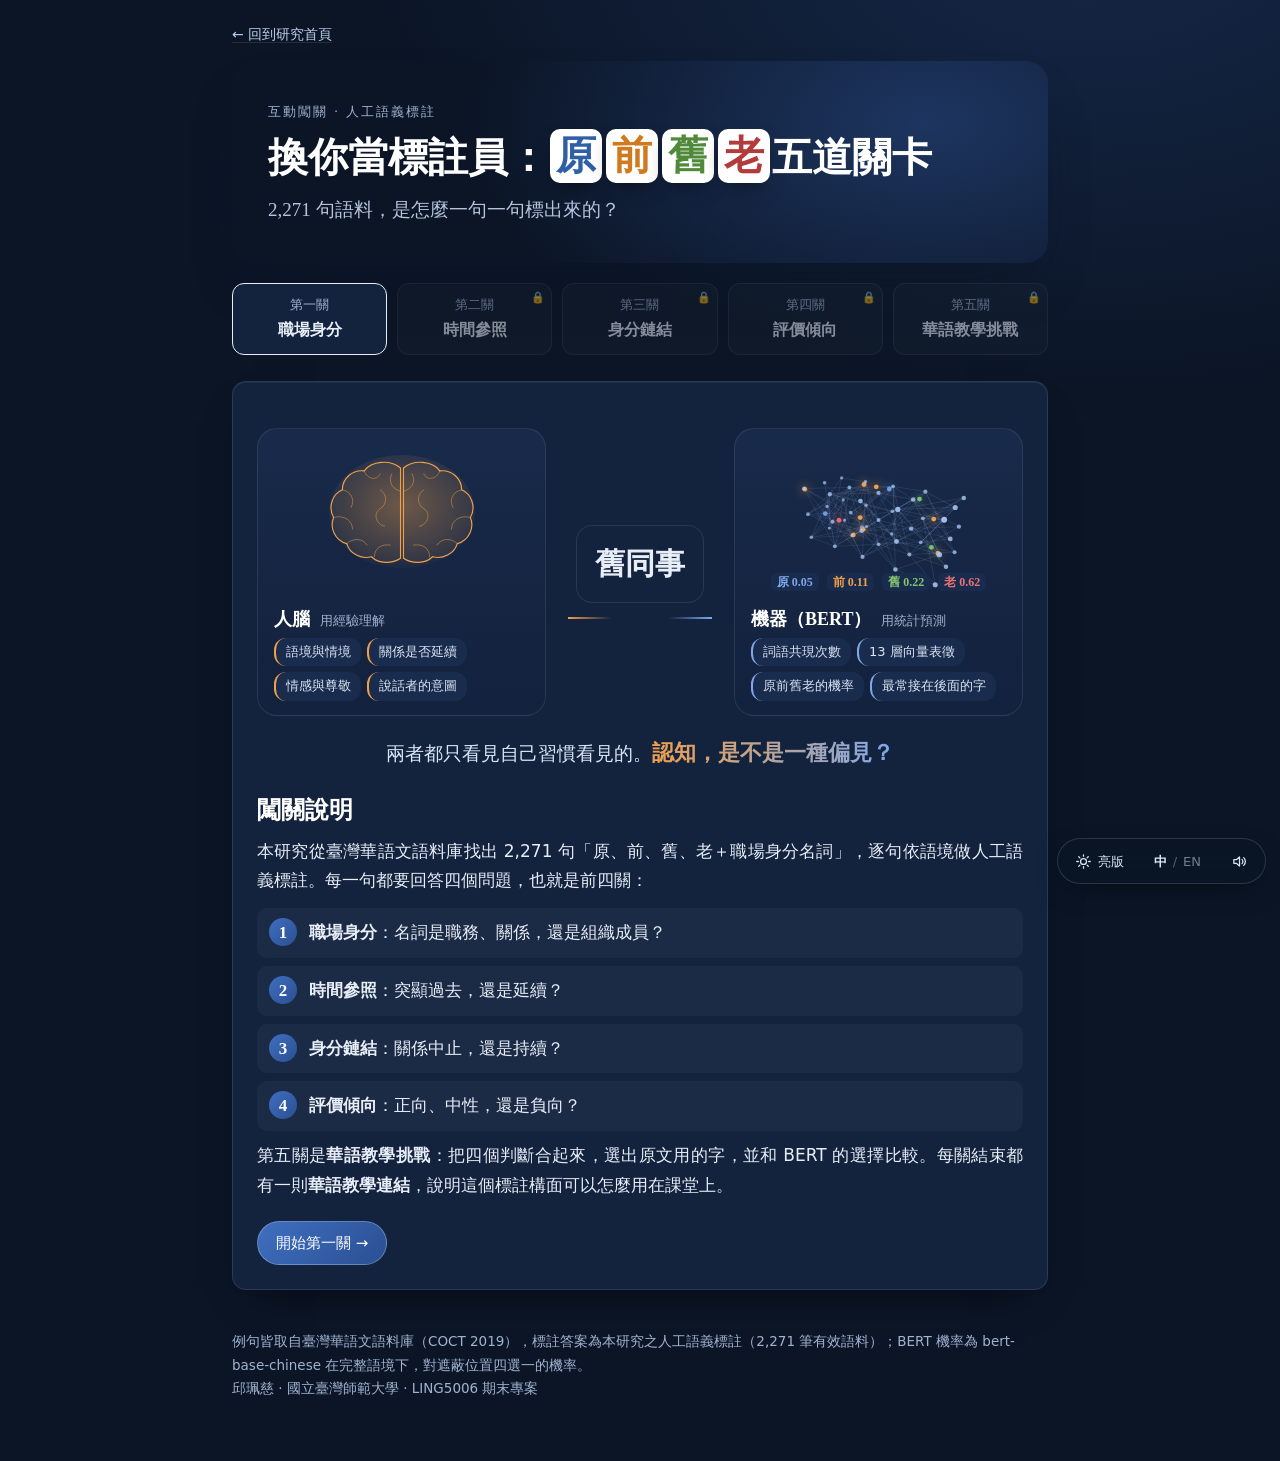
==== commit a6770252: "Add files via upload" ====
--- a/annotate.html
+++ b/annotate.html
@@ -1,15 +1,22 @@
 <!DOCTYPE html>
-<html lang="zh-Hant">
+<html lang="zh-Hant" data-page="annotate">
 <head>
+<script>(function(){var d=document.documentElement,t=null,l=null;try{t=localStorage.getItem('yq-theme');l=localStorage.getItem('yq-lang');}catch(e){}var u=new URLSearchParams(location.search).get('lang');if(u){l=u;try{localStorage.setItem('yq-lang',u)}catch(e){}}d.dataset.theme=t==='light'?'light':'dark';d.dataset.lang=l==='en'?'en':'zh';if(d.dataset.lang==='en')d.classList.add('i18n-pending');})();</script>
+<link rel="stylesheet" href="site.css">
+
 <meta charset="utf-8">
 <meta name="viewport" content="width=device-width, initial-scale=1">
 <title>人工語義標註闖關｜原、前、舊、老</title>
 <style>
+/* ===== theme tokens (dark default / light) ===== */
+:root,html[data-theme=dark]{--bg:#0b1526;--card:#13223d;--ink:#e8eef8;--muted:#9fb3d1;--line:rgba(255,255,255,.1);--track:#24375a;--track2:#1a2c4d;--grid:#2f4670;--grid2:#3d5480;--bar1:#6f8fbf;--bar2:#2a3d5f;--bar3:#7d8fb0;--soft:#c9d6ea;--yuan:#7fa8ec;--qian:#f0a04b;--jiu:#86c46f;--lao:#ec7376;--tipbg:#1a2a45;--tipline:#3a4f75;--hl:#3b3520;--kick:#8ea6c8;--ink2:#dbe6f5;--link:#bcd0ee;--deep:#070e1b;
+ --glass1:rgba(26,44,77,.82);--glass2:rgba(19,34,61,.82);--glassb:rgba(255,255,255,.09);--glow1:rgba(29,53,96,.6);--shadow-c:rgba(0,0,0,.6);--btnbg:rgba(255,255,255,.04);--btnline:rgba(255,255,255,.22);--heroA:#1d3560;--heroB:#1a2b4d;--heroBg:#0b1526;--heroInk:#fff;--heroSub:#b4c4dc;--heroK:#9fb3d1;--heroGlass:rgba(255,255,255,.07);--heroGlassB:rgba(255,255,255,.14);--heroPanel:rgba(11,21,38,.55);color-scheme:dark}
+html[data-theme=light]{--bg:#e2ebf6;--card:#ffffff;--ink:#16233a;--muted:#566377;--line:#d4deea;--track:#e3eaf3;--track2:#eef3f9;--grid:#c3cfdf;--grid2:#9fb0c8;--bar1:#3d5a8a;--bar2:#b8c6da;--bar3:#8a8577;--soft:#3d3a33;--yuan:#2f5fa7;--qian:#d07a1f;--jiu:#4f8a3a;--lao:#b23b3b;--tipbg:#fff6df;--tipline:#f0dca8;--hl:#fff1c9;--kick:#566377;--ink2:#16233a;--link:#2f5fa7;--deep:#16233a;
+ --glass1:rgba(255,255,255,.92);--glass2:rgba(255,255,255,.86);--glassb:#d4deea;--glow1:rgba(160,195,240,.55);--shadow-c:rgba(22,35,58,.25);--btnbg:#fff;--btnline:#9fb0c8;--heroA:#c6dbf5;--heroB:#d7e6f8;--heroBg:#e8f0fa;--heroInk:#16233a;--heroSub:#3d4d66;--heroK:#566377;--heroGlass:rgba(255,255,255,.65);--heroGlassB:#c9d7ea;--heroPanel:rgba(255,255,255,.72);color-scheme:light}
+
 :root{
   color-scheme:dark;
-  --ink:#e8eef8; --muted:#9fb3d1; --line:rgba(255,255,255,.1); --bg:#0b1526; --card:#13223d;
-  --yuan:#7fa8ec; --qian:#f0a04b; --jiu:#86c46f; --lao:#ec7376;
-  --ok:#3fa36a; --bad:#d9545a; --tip:#1a2a45;
+  --line:rgba(255,255,255,.1); --ok:#3fa36a; --bad:#d9545a; --tip:var(--tipbg);
   --serif:"Noto Serif TC","Songti TC","PMingLiU",serif;
   --sans:"Noto Sans TC","PingFang TC","Microsoft JhengHei",system-ui,sans-serif;
 }
@@ -29,7 +36,7 @@
 .m.原{color:var(--yuan)}.m.前{color:var(--qian)}.m.舊{color:var(--jiu)}.m.老{color:var(--lao)}
 .card{background:var(--card);border:1px solid var(--line);border-radius:14px;padding:24px}
 button{font:inherit;font-size:15px;border:1px solid rgba(255,255,255,.25);background:var(--card);color:var(--ink);border-radius:24px;padding:8px 18px;cursor:pointer;transition:background .2s,color .2s}
-button:hover:not(:disabled){background:#1a2c4d}
+button:hover:not(:disabled){background:var(--track2)}
 button.primary{background:linear-gradient(135deg,#3f6fc0,#2a4f92);color:#fff}
 button.primary:hover{background:linear-gradient(135deg,#4b7bcc,#30589e)}
 button:disabled{cursor:default}
@@ -37,7 +44,7 @@
 .map{display:grid;grid-template-columns:repeat(5,1fr);gap:10px;margin:20px 0 26px}
 .lv{border:1px solid var(--line);background:rgba(255,255,255,.03);border-radius:12px;padding:10px 8px;text-align:center;font-size:13px;color:var(--muted);position:relative}
 .lv b{display:block;font-family:var(--serif);font-size:16px;color:var(--ink)}
-.lv.open{background:#13223d;border-color:var(--ink);cursor:pointer}
+.lv.open{background:var(--card);border-color:var(--ink);cursor:pointer}
 .lv.now{outline:3px solid var(--ink);outline-offset:1px}
 .lv.done{background:rgba(63,163,106,.14);border-color:var(--ok);cursor:pointer}
 .lv.done::after{content:"✓";position:absolute;top:4px;right:8px;color:var(--ok);font-weight:700}
@@ -55,7 +62,7 @@
 .lab b{font-family:var(--serif);font-size:17px}
 .lab span{font-size:15px}
 .sent{font-family:var(--serif);font-size:21px;line-height:1.95;margin:6px 0 18px}
-.sent .t{background:#3b3520;border-bottom:3px solid var(--ink);padding:0 3px;border-radius:3px;font-weight:700}
+.sent .t{background:var(--hl);border-bottom:3px solid var(--ink);padding:0 3px;border-radius:3px;font-weight:700}
 .sent .blank{display:inline-block;min-width:1.6em;border-bottom:3px solid var(--ink);text-align:center;font-weight:700}
 .src{font-size:12.5px;color:var(--muted);margin-top:-10px;margin-bottom:16px}
 .opts{display:flex;gap:10px;flex-wrap:wrap}
@@ -63,14 +70,14 @@
 .opts.chars button{min-width:72px;font-family:var(--serif);font-size:26px;font-weight:700;padding:6px 18px}
 .opts button.right{background:var(--ok);border-color:var(--ok);color:#fff}
 .opts button.wrong{background:var(--bad);border-color:var(--bad);color:#fff}
-.fb{margin-top:18px;padding:16px 18px;border-radius:10px;background:#1a2c4d;display:none}
+.fb{margin-top:18px;padding:16px 18px;border-radius:10px;background:var(--track2);display:none}
 .fb.show{display:block;animation:pop .3s ease}
 @keyframes pop{from{opacity:0;transform:translateY(6px)}to{opacity:1;transform:none}}
 .fb .verdict{font-family:var(--serif);font-size:19px;font-weight:700;margin-bottom:6px}
 .fb .verdict.ok{color:var(--ok)}.fb .verdict.bad{color:var(--bad)}
 .fb .ans{font-size:14px;color:var(--muted);margin-bottom:8px}
 .pbar{display:grid;grid-template-columns:30px 1fr 52px;gap:8px;align-items:center;margin:4px 0;font-size:14px}
-.pbar .tr{height:14px;background:#24375a;border-radius:3px;overflow:hidden}
+.pbar .tr{height:14px;background:var(--track);border-radius:3px;overflow:hidden}
 .pbar .tr div{height:100%;width:0;transition:width .6s cubic-bezier(.3,.7,.3,1)}
 .bertbox{margin-top:12px;padding-top:10px;border-top:1px dashed var(--line)}
 .bertbox h4{margin:0 0 6px;font-size:14px;font-family:var(--sans)}
@@ -83,7 +90,7 @@
 .dbar div{height:100%;display:flex;align-items:center;justify-content:center;color:#fff;font-size:12px;white-space:nowrap;overflow:hidden}
 .legend{display:flex;gap:14px;flex-wrap:wrap;font-size:13px;color:var(--muted)}
 .legend i{display:inline-block;width:11px;height:11px;border-radius:2px;margin-right:5px;vertical-align:-1px}
-.tip{background:var(--tip);border:1px solid #3a4f75;border-radius:12px;padding:16px 18px;margin-top:18px}
+.tip{background:var(--tip);border:1px solid var(--tipline);border-radius:12px;padding:16px 18px;margin-top:18px}
 .tip h3{font-size:18px;margin-bottom:6px}
 .tip .tag{display:inline-block;font-size:12px;background:rgba(243,217,143,.16);border-radius:10px;padding:0 8px;margin-right:6px;color:#f3d98f}
 .tip ul{margin:6px 0 0;padding-left:1.2em}
@@ -100,10 +107,10 @@
 @media (max-width:640px){ .map{grid-template-columns:repeat(5,1fr);gap:5px} .lv{padding:8px 2px;font-size:11px} .lv b{font-size:13px} .lab{grid-template-columns:1fr;gap:2px} .sent{font-size:19px} }
 
 /* ===== premium layer ===== */
-:root{--navy:#0b1526;--ease:cubic-bezier(.22,.8,.24,1)}
+:root{--navy:var(--bg);--ease:cubic-bezier(.22,.8,.24,1)}
 body{-webkit-font-smoothing:antialiased}
 header{position:relative;overflow:hidden;margin-top:14px;padding:40px 36px 36px;border-radius:22px;color:#eef3fb;background:radial-gradient(700px 400px at 85% 30%,#1d3560,rgba(19,34,61,0) 65%),var(--navy);box-shadow:0 30px 60px -30px rgba(11,21,38,.6)}
-header .kicker{color:#9fb3d1}
+header .kicker{color:var(--muted)}
 header h1{color:#fff}
 header .sub{color:#b4c4dc}
 header .m{background:#fff;}
@@ -117,7 +124,7 @@
 @keyframes cin{from{opacity:0;transform:translateY(14px) scale(.99)}to{opacity:1;transform:none}}
 .lv{transition:transform .25s var(--ease),box-shadow .25s,background .25s}
 .lv.open:hover,.lv.done:hover{transform:translateY(-3px);box-shadow:0 12px 24px -14px rgba(22,35,58,.5)}
-.lv.now{outline:none;background:var(--navy)!important;border-color:var(--navy)!important;color:#9fb3d1}
+.lv.now{outline:none;background:var(--navy)!important;border-color:var(--navy)!important;color:var(--muted)}
 .lv.now b{color:#fff}
 button{transition:transform .2s var(--ease),background .2s,color .2s,box-shadow .2s}
 button:hover:not(:disabled){transform:translateY(-1px);box-shadow:0 8px 16px -10px rgba(22,35,58,.55)}
@@ -126,17 +133,17 @@
 .opts button.wrong{animation:shake .42s}
 @keyframes pulse{0%{transform:scale(1)}40%{transform:scale(1.08)}100%{transform:scale(1)}}
 @keyframes shake{0%,100%{transform:translateX(0)}20%{transform:translateX(-7px)}40%{transform:translateX(6px)}60%{transform:translateX(-4px)}80%{transform:translateX(3px)}}
-.score{background:linear-gradient(90deg,#7fa8ec,#f0a04b,#86c46f,#ec7376);-webkit-background-clip:text;background-clip:text;color:transparent}
+.score{background:linear-gradient(90deg,var(--yuan),var(--qian),var(--jiu),var(--lao));-webkit-background-clip:text;background-clip:text;color:transparent}
 #confetti{position:fixed;inset:0;pointer-events:none;z-index:80}
 @media (max-width:640px){.floaters{display:none}header{padding:28px 22px}}
 @media (prefers-reduced-motion:reduce){*{animation:none!important;transition:none!important}}
 
 /* ===== unified deep-navy theme ===== */
-body{background:radial-gradient(1200px 800px at 85% -10%,rgba(29,53,96,.6),transparent 60%),#0b1526;background-attachment:fixed;color:#e8eef8;-webkit-font-smoothing:antialiased}
+body{background:radial-gradient(1200px 800px at 85% -10%,rgba(29,53,96,.6),transparent 60%),var(--bg);background-attachment:fixed;color:var(--ink);-webkit-font-smoothing:antialiased}
 h1,h2,h3{color:#fff}
 .card,.q,.big div,.opt,.scene,.panel{box-shadow:0 1px 0 rgba(255,255,255,.05) inset,0 18px 40px -22px rgba(0,0,0,.7)}
-a{color:#bcd0ee}
-::selection{background:#7fa8ec;color:#0b1526}
+a{color:var(--link)}
+::selection{background:var(--yuan);color:var(--bg)}
 </style>
 </head>
 <body>
@@ -159,7 +166,7 @@
 </div>
 
 <script>
-const COL={原:"#7fa8ec",前:"#f0a04b",舊:"#86c46f",老:"#ec7376"};
+const COL={原:"var(--yuan)",前:"var(--qian)",舊:"var(--jiu)",老:"var(--lao)"};
 const MODS=["原","前","舊","老"];
 const DIST={"role2":{"原":[166,15,2],"前":[523,107,45],"舊":[22,121,26],"老":[414,657,173]},"time2":{"原":[182,1],"前":[675,0],"舊":[135,34],"老":[471,773]},"link2":{"原":[179,4],"前":[665,10],"舊":[89,80],"老":[297,947]},"evalu2":{"原":[1,114,68],"前":[36,568,71],"舊":[16,145,8],"老":[192,974,78]}};
 const esc=s=>s.replace(/[&<>]/g,c=>({"&":"&amp;","<":"&lt;",">":"&gt;"}[c]));
@@ -170,7 +177,7 @@
   q:"這個名詞屬於哪一類職場身分？",
   intro:"先看「中心名詞」。同一個修飾語，接上不同類型的身分名詞，意思就不一樣。本研究參考 Stryker 與 Burke（2000）、Ashforth（2001）的身分分類，把職場身分名詞分成三類：",
   labels:[["職務角色身分","組織裡的正式職位或管理角色：主任、董事長、校長、經理"],["關係角色身分","透過工作互動建立的人際角色：同事、部屬、夥伴、上司、雇主"],["組織成員身分","只標示屬於某個組織，不指特定職位：員工、職員、成員"]],
-  colors:["#8ea6c8","#c9a66b","#2f4670"],
+  colors:["var(--kick)","#c9a66b","var(--grid)"],
   items:[
    {s:"新舊行事風格差異之大，也讓老員工無所適從。",t:"老員工",a:"組織成員身分",why:"「員工」只說明他屬於這間公司，沒有指出職位，也不是相對於某個人的關係，所以是組織成員身分。"},
    {s:"民國三十八年大陸淪共前夕，政校新聞系在原系主任馬星野率領下，來到台北籌備《中央日報》復刊事宜。",t:"原系主任",a:"職務角色身分",why:"「系主任」是學校裡的正式職位，帶有權責（「率領」），屬於職務角色身分。"},
@@ -186,7 +193,7 @@
   q:"這個修飾語突顯的是哪一種時間？",
   intro:"時間參照不是事件真正發生的時間，而是修飾語在語境中「讓人看到」的時間面向：",
   labels:[["過去","把身分定位在之前的某個時間點：以前是，現在不一定是"],["延續","身分從過去一路延續到現在，強調時間的累積：資深、待很久"]],
-  colors:["#6f8fbf","#2f4670"],
+  colors:["var(--bar1)","var(--grid)"],
   items:[
    {s:"看見一位滿頭白髮的老員工，就問他：「威爾遜，你已經在這裡工作多久了呢？」",t:"老員工",a:"延續",why:"他現在還在這裡工作，「老」強調的是工作年資很長，時間一路延續到現在。"},
    {s:"數百名老同事出席了他的喪禮，出席的不只是他服務公司的高階主管，還有許多業界領袖。",t:"老同事",a:"過去",why:"同樣是「老」，這裡指的是過去一起工作過的人，共事是過去的事。「老」是本研究唯一同時有大量「過去」與「延續」用法的字。"},
@@ -202,7 +209,7 @@
   q:"人物和這個職場身分（或關係）現在還連著嗎？",
   intro:"時間參照看「時間」，身分鏈結看「關係」：即使是過去的身分，人和人之間的連結也可能還在。",
   labels:[["中止","職務已卸下、關係已結束，人物與原本的身分或關係不再連結"],["持續","仍然擔任、仍有往來，或舊關係被重新啟動"]],
-  colors:["#6f8fbf","#2f4670"],
+  colors:["var(--bar1)","var(--grid)"],
   items:[
    {s:"再者，細川藤孝曾是他在足利家的舊同事，來往過於密切容易讓人覺得他們是一夥的。",t:"舊同事",a:"持續",why:"共事是過去的事（時間參照：過去），但兩人「來往過於密切」，關係還在，所以身分鏈結是持續。時間和鏈結要分開判斷。"},
    {s:"原來那位軍官是林時清的舊下屬，以前經常到林家裏去，所以認得出幗芳。",t:"舊下屬",a:"中止",why:"「以前經常」說明上下屬關係已經是過去，現在只是認得，沒有延續工作關係，所以是中止。"},
@@ -218,7 +225,7 @@
   q:"說話者透過這個詞，流露出什麼態度？",
   intro:"評價傾向參考評價理論（Martin & White, 2005），看的是說話者的立場，而不是人物本身好不好：",
   labels:[["正向","尊敬、感念、讚許：資歷被視為資產"],["中性","單純指稱，沒有明顯情感色彩（語料中多數屬於這一類）"],["負向","批評、不滿或負面事件：倚老賣老、涉案落馬"]],
-  colors:["#5fa448","#2f4670","#d9545a"],
+  colors:["#5fa448","var(--grid)","#d9545a"],
   items:[
    {s:"老員工忠心耿耿，事業才能傳承，這張德輝便是薛家產業的支柱。",t:"老員工",a:"正向",why:"「忠心耿耿」「支柱」都是讚許，資歷被當成資產，評價是正向。"},
    {s:"探春機警，知道這辦事的老員工故意為難她。",t:"老員工",a:"負向",why:"同樣是「老員工」，這裡「故意為難」人，是倚仗資歷的負面形象。「老」可褒可貶，要看語境。"},
@@ -274,12 +281,14 @@
 function home(){
   cur=-1; renderMap();
   document.getElementById('stage').innerHTML=`<div class="card">
+   <div data-twominds="compact" class="compact" style="margin:-4px 0 22px"></div>
    <h2 style="font-size:24px;margin-bottom:10px">闖關說明</h2>
    <p>本研究從臺灣華語文語料庫找出 2,271 句「原、前、舊、老＋職場身分名詞」，逐句依語境做人工語義標註。每一句都要回答四個問題，也就是前四關：</p>
    <ol class="steps"><li><b>職場身分</b>：名詞是職務、關係，還是組織成員？</li><li><b>時間參照</b>：突顯過去，還是延續？</li><li><b>身分鏈結</b>：關係中止，還是持續？</li><li><b>評價傾向</b>：正向、中性，還是負向？</li></ol>
    <p>第五關是<b>華語教學挑戰</b>：把四個判斷合起來，選出原文用的字，並和 BERT 的選擇比較。每關結束都有一則<b>華語教學連結</b>，說明這個標註構面可以怎麼用在課堂上。</p>
    <div class="nav" style="justify-content:flex-start"><button class="primary" id="go">開始第一關 →</button></div></div>`;
   document.getElementById('go').onclick=()=>startLevel(0);
+  if(window.YQ_mount) YQ_mount();
 }
 
 function startLevel(i){
@@ -334,6 +343,7 @@
     <div class="ans">人工標註答案：<b>${L.chars?mk(it.t):it.a}</b>　·　目標詞：${mk(it.t)}</div>
     <p style="margin:0">${it.why}</p>${bert}`;
   fb.classList.add('show');
+  if(window.SFX) ok?SFX.correct():SFX.wrong();
   requestAnimationFrame(()=>setTimeout(()=>fb.querySelectorAll('.tr div').forEach(d=>d.style.width=d.dataset.w+'%'),30));
   document.getElementById('next').classList.remove('hidden');
 }
@@ -392,5 +402,7 @@
 
 home();
 </script>
+<script src="i18n.js"></script>
+<script src="site.js"></script>
 </body>
 </html>
--- a/site.css
+++ b/site.css
@@ -0,0 +1,186 @@
+/* ===== 原前舊老 · shared layer ===== */
+html.i18n-pending body{opacity:0}
+html[data-lang=en]{--serif:"Source Serif 4","Source Serif Pro","Noto Serif",Georgia,"Times New Roman","Noto Serif TC","Songti TC",serif;--sans:"Inter","Noto Sans","Helvetica Neue",Arial,"Noto Sans TC","PingFang TC",system-ui,sans-serif}
+html[data-lang=en] body{font-family:var(--sans)}
+html[data-lang=en] p{text-align:left}
+body{transition:background-color .4s ease,color .4s ease}
+html[data-theme] .card,html[data-theme] button{transition:background .35s,color .35s,border-color .35s,box-shadow .3s,transform .2s}
+
+/* ---------- control bar ---------- */
+.yq-ctrl{position:fixed;top:14px;right:14px;z-index:90;display:flex;gap:6px;padding:5px;border-radius:30px;background:rgba(11,21,38,.62);border:1px solid rgba(255,255,255,.14);backdrop-filter:blur(14px);-webkit-backdrop-filter:blur(14px);box-shadow:0 10px 30px -12px rgba(0,0,0,.55)}
+html[data-theme=light] .yq-ctrl{background:rgba(255,255,255,.8);border-color:#c9d7ea;box-shadow:0 10px 30px -14px rgba(22,35,58,.35)}
+.yq-b{all:unset;box-sizing:border-box;display:inline-flex;align-items:center;gap:6px;height:34px;padding:0 12px;border-radius:20px;color:#dbe6f5;font:500 13px/1 "Noto Sans TC","PingFang TC",system-ui,sans-serif;cursor:pointer;transition:background .2s,transform .2s}
+html[data-theme=light] .yq-b{color:#16233a}
+.yq-b:hover{background:rgba(255,255,255,.1);transform:translateY(-1px)}
+html[data-theme=light] .yq-b:hover{background:#e3eaf3}
+.yq-b:focus-visible{outline:2px solid #7fa8ec;outline-offset:2px}
+.yq-lang b{font-weight:500;opacity:.5}.yq-lang b.on{opacity:1;font-weight:700}.yq-lang i{opacity:.35;font-style:normal}
+.yq-b svg{flex:none}
+@media (max-width:640px){.yq-ctrl{top:auto;bottom:12px;right:50%;transform:translateX(50%)}.yq-b span{display:none}.yq-b{padding:0 11px}}
+
+/* ---------- pinyin ruby ---------- */
+ruby.yq-ruby{ruby-position:over}
+ruby.yq-ruby rt{font-family:"Noto Sans",system-ui,sans-serif;font-size:.42em;font-weight:500;letter-spacing:.02em;opacity:.8;text-transform:none}
+.py{font-style:italic;opacity:.8;font-weight:400}
+
+/* ---------- light theme : shared surfaces ---------- */
+html[data-theme=light] body{background:radial-gradient(1400px 900px at 85% -10%,rgba(160,195,240,.55),transparent 60%),#e2ebf6}
+html[data-theme=light] h1,html[data-theme=light] h2,html[data-theme=light] h3{color:#16233a}
+html[data-theme=light] .card,html[data-theme=light] .q,html[data-theme=light] .big div,html[data-theme=light] .steps .step>div{background:#fff;border-color:#d4deea;box-shadow:0 1px 2px rgba(22,35,58,.05),0 14px 34px -18px rgba(22,35,58,.28)}
+html[data-theme=light] button,html[data-theme=light] .btn.ghost{background:#fff;border-color:#9fb0c8;color:#16233a}
+html[data-theme=light] button:hover{background:#eef3f9}
+html[data-theme=light] button.on{background:#16233a;color:#fff;border-color:#16233a}
+html[data-theme=light] .bar,html[data-theme=light] .dbar{background:#e3eaf3}
+html[data-theme=light] section{border-top-color:#d4deea}
+html[data-theme=light] section:nth-of-type(even):not(.hero3d){background:linear-gradient(180deg,rgba(255,255,255,.55),rgba(255,255,255,0))}
+html[data-theme=light] #fxNav a{background:rgba(22,35,58,.25)}html[data-theme=light] #fxNav a.on{background:#16233a}
+html[data-theme=light] #fxNav a span{background:#16233a;color:#fff}
+html[data-theme=light] footer{background:#16233a;color:#c9d6ea}
+html[data-theme=light] footer a{color:#dbe6f5}
+html[data-theme=light] .card.fx-spot::before{background:radial-gradient(380px circle at var(--mx,50%) var(--my,50%),rgba(47,95,167,.08),transparent 60%)}
+html[data-theme=light] .card.fx-hover:hover{border-color:#9fb0c8}
+html[data-theme=light] ::selection{background:#16233a;color:#fff}
+/* hero (light) */
+html[data-theme=light] .hero3d{background:radial-gradient(1200px 700px at 78% 40%,#c6dbf5 0%,rgba(198,219,245,0) 60%),radial-gradient(900px 600px at 10% 90%,#d7e6f8 0%,rgba(232,240,250,0) 60%),#e8f0fa;color:#16233a}
+html[data-theme=light] .hero3d::after{opacity:.04}
+html[data-theme=light] .hero3d h1{color:#16233a;text-shadow:none}
+html[data-theme=light] .hero3d .h1sub{color:#3d4d66}
+html[data-theme=light] .hero3d .sub{color:#3d4d66}
+html[data-theme=light] .hero3d .kicker,html[data-theme=light] .hero3d .byline{color:#566377}
+html[data-theme=light] .hero3d .stat{background:rgba(255,255,255,.7);border-color:#c9d7ea}
+html[data-theme=light] .hero3d .stat b{color:#16233a}
+html[data-theme=light] .hero3d .stat span{color:#566377}
+html[data-theme=light] .towerinfo{background:rgba(255,255,255,.75);border-color:#c9d7ea}
+html[data-theme=light] .ti-layer{color:#566377}html[data-theme=light] .ti-layer b,html[data-theme=light] .ti-cap{color:#16233a}
+html[data-theme=light] .ti-legend{color:#3d4d66}html[data-theme=light] .ti-trace i{background:#16233a!important;box-shadow:none!important}
+html[data-theme=light] .hero-glow{background:radial-gradient(circle,rgba(47,95,167,.18),transparent 65%)}
+html[data-theme=light] .hero3d .scrollcue{color:#566377}html[data-theme=light] .hero3d .scrollcue i{background:linear-gradient(#566377,transparent)}
+html[data-theme=light] .hero3d .chars span{box-shadow:0 10px 26px -12px rgba(22,35,58,.45)}
+html[data-theme=light] .intro-p p{color:#16233a}
+/* annotate header (light) */
+html[data-theme=light] header{background:radial-gradient(700px 400px at 85% 30%,#c6dbf5,rgba(198,219,245,0) 65%),#fff;color:#16233a;box-shadow:0 20px 50px -30px rgba(22,35,58,.4)}
+html[data-theme=light][data-page=duel] header,html[data-theme=light][data-page=story] header{background:none;box-shadow:none}
+html[data-theme=light] header h1{color:#16233a}html[data-theme=light] header .kicker{color:#566377}html[data-theme=light] header .sub{color:#3d4d66}
+html[data-theme=light] header .m{box-shadow:0 6px 16px -8px rgba(22,35,58,.4)}
+html[data-theme=light] .lv.now{background:#16233a!important;color:#c9d6ea}
+html[data-theme=light] .lv{background:#f3f6fb}
+html[data-theme=light] .lv.open{background:#fff}
+/* duel host (light) */
+html[data-theme=light] body.host{background:#e2ebf6;color:#16233a}
+
+/* ---------- two minds ---------- */
+.tm-stage{display:grid;grid-template-columns:1fr auto 1fr;gap:22px;align-items:stretch;margin:26px 0 10px}
+.tm-side{border-radius:20px;padding:22px 22px 18px;border:1px solid var(--glassb,rgba(255,255,255,.1));background:linear-gradient(180deg,var(--glass1,rgba(26,44,77,.8)),var(--glass2,rgba(19,34,61,.8)));position:relative;overflow:hidden;opacity:0;transform:translateY(24px);transition:opacity .9s cubic-bezier(.22,.8,.24,1),transform .9s cubic-bezier(.22,.8,.24,1)}
+.tm-machine{transition-delay:.18s}
+.tm.tm-on .tm-side{opacity:1;transform:none}
+.tm-side h3{font-size:22px;margin:12px 0 6px;display:flex;align-items:baseline;gap:10px;flex-wrap:wrap}
+.tm-side h3 small{font-family:"Noto Sans TC",system-ui,sans-serif;font-size:13px;font-weight:500;color:var(--muted)}
+.tm-side ul{margin:0;padding:0;list-style:none;display:flex;flex-wrap:wrap;gap:6px}
+.tm-side li{font-size:13px;padding:3px 10px;border-radius:12px;background:var(--track2,rgba(255,255,255,.06));color:var(--ink2,#dbe6f5)}
+.tm-human li{border-left:2px solid var(--qian)}.tm-machine li{border-left:2px solid var(--yuan)}
+.tm-vis{position:relative;height:200px;display:grid;place-items:center}
+.tm-brain{width:220px;max-width:100%;height:auto;overflow:visible}
+.tm-lobe{fill:rgba(240,160,75,.08);stroke:var(--qian);stroke-width:1.6}
+.tm-gyri{fill:none;stroke:var(--qian);stroke-width:1.2;opacity:.55;stroke-linecap:round}
+.tm-spark{fill:#ffd08a;opacity:0;animation:spark 2.4s ease-in-out infinite}
+@keyframes spark{0%,100%{opacity:0;r:2}40%{opacity:1;r:5}}
+.tm-bubbles span{position:absolute;left:50%;top:50%;font-family:"Noto Serif TC",serif;font-size:13.5px;padding:3px 10px;border-radius:14px;background:var(--card);border:1px solid var(--qian);color:var(--ink);white-space:nowrap;opacity:0;--r:112px;transform:translate(-50%,-50%) rotate(calc(var(--i)*72deg - 90deg)) translate(var(--r)) rotate(calc(var(--i)*-72deg + 90deg)) scale(.6)}
+.tm.tm-on .tm-bubbles span{animation:bub 4.8s ease-in-out infinite;animation-delay:calc(var(--i)*.55s + .6s)}
+@keyframes bub{0%{opacity:0;transform:translate(-50%,-50%) rotate(calc(var(--i)*72deg - 90deg)) translate(60px) rotate(calc(var(--i)*-72deg + 90deg)) scale(.6)}25%,70%{opacity:1;transform:translate(-50%,-50%) rotate(calc(var(--i)*72deg - 90deg)) translate(var(--r)) rotate(calc(var(--i)*-72deg + 90deg)) scale(1)}100%{opacity:0;transform:translate(-50%,-50%) rotate(calc(var(--i)*72deg - 90deg)) translate(calc(var(--r) + 20px)) rotate(calc(var(--i)*-72deg + 90deg)) scale(.9)}}
+.tm-net{width:100%;height:200px}
+.tm-nums{position:absolute;bottom:4px;left:0;right:0;display:flex;justify-content:center;gap:8px;font:12px/1 ui-monospace,Menlo,monospace;flex-wrap:wrap}
+.tm-nums span{padding:3px 6px;border-radius:6px;background:var(--track2,rgba(255,255,255,.06))}
+.tm-mid{display:flex;flex-direction:column;align-items:center;justify-content:center;gap:14px;min-width:120px}
+.tm-word{font-family:"Noto Serif TC",serif;font-size:30px;font-weight:700;padding:12px 18px;border-radius:16px;background:var(--card);border:1px solid var(--glassb,rgba(255,255,255,.14));text-align:center;box-shadow:0 0 0 0 rgba(127,168,236,.5);animation:wpulse 2.6s ease-in-out infinite}
+.tm-word small{display:block;font:500 12px/1.4 "Noto Sans",system-ui,sans-serif;color:var(--muted);margin-top:4px}
+@keyframes wpulse{0%,100%{box-shadow:0 0 0 0 rgba(127,168,236,.35)}50%{box-shadow:0 0 0 14px rgba(127,168,236,0)}}
+.tm-arrows{display:flex;gap:56px}
+.tm-arrows i{width:44px;height:2px;background:linear-gradient(90deg,transparent,var(--qian));position:relative}
+.tm-arrows i:first-child{transform:scaleX(-1)}
+.tm-arrows i:last-child{background:linear-gradient(90deg,transparent,var(--yuan))}
+.tm-q{text-align:center!important;font-family:"Noto Serif TC",serif;font-size:19px;margin:18px 0 0;color:var(--ink2,inherit)}
+.tm-q b{font-size:1.15em;background:linear-gradient(90deg,var(--qian),var(--yuan));-webkit-background-clip:text;background-clip:text;color:transparent}
+.tm.compact .tm-vis{height:150px}.tm.compact .tm-net{height:150px}.tm.compact .tm-brain{width:160px}.tm.compact .tm-bubbles span{--r:84px;font-size:12px}
+.tm.compact .tm-side{padding:16px 16px 14px}.tm.compact .tm-side h3{font-size:18px}
+@media (max-width:760px){.tm-stage{grid-template-columns:1fr}.tm-mid{flex-direction:row;min-width:0}.tm-arrows{display:none}}
+
+/* ---------- opening film ---------- */
+html.yq-intro-open{overflow:hidden}
+.yq-intro{position:fixed;inset:0;z-index:200;background:radial-gradient(1000px 700px at 50% 45%,#13284a,#060c18 70%);color:#eef3fb;font-family:"Noto Serif TC","Songti TC",serif;overflow:hidden;transition:opacity .9s ease,transform .9s ease}
+html[data-theme=light] .yq-intro{background:radial-gradient(1000px 700px at 50% 45%,#ffffff,#d5e3f5 75%);color:#16233a}
+.yq-intro.yi-out{opacity:0;transform:scale(1.06);pointer-events:none}
+.yi-bg{position:absolute;inset:0;width:100%;height:100%}
+.yi-skip{all:unset;position:absolute;right:22px;bottom:20px;cursor:pointer;font:500 13px "Noto Sans TC",system-ui,sans-serif;color:inherit;opacity:.65;padding:8px 14px;border-radius:20px;border:1px solid currentColor}
+.yi-skip:hover{opacity:1}
+.yi-gate{position:absolute;inset:0;display:flex;flex-direction:column;align-items:center;justify-content:center;gap:22px;transition:opacity .5s,transform .5s}
+.yi-gate.gone{opacity:0;transform:scale(.96);pointer-events:none}
+.yi-gate-k{font:500 14px "Noto Sans TC",system-ui,sans-serif;letter-spacing:.2em;opacity:.7}
+.yi-gate-h{font:13px "Noto Sans TC",system-ui,sans-serif;opacity:.55}
+.yi-start{all:unset;box-sizing:border-box;cursor:pointer;display:inline-flex;align-items:center;gap:12px;padding:18px 34px;border-radius:40px;font:600 20px "Noto Sans TC",system-ui,sans-serif;color:#fff;background:linear-gradient(135deg,#3f6fc0,#2a4f92);box-shadow:0 0 0 0 rgba(127,168,236,.6),0 20px 40px -16px rgba(63,111,192,.9);animation:ring 2s infinite}
+.yi-start:focus-visible{outline:2px solid #fff;outline-offset:4px}
+@keyframes ring{0%{box-shadow:0 0 0 0 rgba(127,168,236,.55),0 20px 40px -16px rgba(63,111,192,.9)}100%{box-shadow:0 0 0 26px rgba(127,168,236,0),0 20px 40px -16px rgba(63,111,192,.9)}}
+.yi-type{position:absolute;inset:0;display:grid;place-items:center;pointer-events:none;transition:transform 1s cubic-bezier(.22,.8,.24,1),opacity .8s}
+.yi-chars{display:flex;flex-wrap:nowrap;align-items:flex-end;gap:4px;font-size:clamp(40px,12.5vw,150px);font-weight:700;line-height:1}
+.yi-c{display:inline-flex;flex-direction:column;align-items:center;animation:typein .18s ease-out;text-shadow:0 0 40px currentColor}
+.yi-c small{font:500 .18em "Noto Sans",system-ui,sans-serif;margin-top:.2em;opacity:.8;text-shadow:none}
+.yi-c.原{color:#7fa8ec}.yi-c.前{color:#f0a04b}.yi-c.舊{color:#86c46f}.yi-c.老{color:#ec7376}
+html[data-theme=light] .yi-c.原{color:#2f5fa7}html[data-theme=light] .yi-c.前{color:#d07a1f}html[data-theme=light] .yi-c.舊{color:#4f8a3a}html[data-theme=light] .yi-c.老{color:#b23b3b}
+.yi-sep{opacity:.5;font-size:.6em}
+.yi-chars::after{content:"";width:.06em;height:.9em;background:currentColor;margin-left:.08em;animation:blink .8s steps(1) infinite;align-self:center}
+@keyframes blink{50%{opacity:0}}
+@keyframes typein{from{transform:translateY(.15em) scale(1.3);opacity:0}to{transform:none;opacity:1}}
+.yq-intro.s2 .yi-type{transform:scale(.62)}
+.yq-intro.s3 .yi-type{transform:translateY(-38vh) scale(.36);opacity:.9}
+.yq-intro.s4 .yi-type{opacity:0}
+.yi-cloud{position:absolute;inset:0;pointer-events:none}
+.yi-w{position:absolute;transform:translate(-50%,-50%) scale(.3);opacity:0;white-space:nowrap;font-weight:600;color:#c9d6ea;transition:transform 1.1s cubic-bezier(.22,.8,.24,1),opacity .8s,left 1.1s cubic-bezier(.6,0,.3,1),top 1.1s cubic-bezier(.6,0,.3,1),filter .8s;transition-delay:var(--d)}
+html[data-theme=light] .yi-w{color:#2a3b58}
+.yi-w small{display:block;text-align:center;font:500 11px "Noto Sans",system-ui,sans-serif;opacity:.7}
+.yq-intro.s2 .yi-w{opacity:.95;transform:translate(-50%,-50%) scale(1);animation:drift 6s ease-in-out infinite alternate}
+@keyframes drift{to{margin-top:-10px;margin-left:6px}}
+.yi-w.to-h{left:25%!important;top:56%!important;opacity:0!important;transform:translate(-50%,-50%) scale(.2)!important;filter:blur(2px)}
+.yi-w.to-m{left:75%!important;top:56%!important;opacity:0!important;transform:translate(-50%,-50%) scale(.2)!important;filter:blur(2px)}
+.yi-split{position:absolute;inset:0;display:grid;grid-template-columns:1fr 1fr;align-items:center;opacity:0;pointer-events:none;transition:opacity .9s}
+.yq-intro.s3 .yi-split{opacity:1}
+.yq-intro.s4 .yi-split{opacity:.12;transform:scale(.92);transition:opacity 1s,transform 1.2s}
+.yi-h,.yi-m{position:relative;height:60vh;display:flex;flex-direction:column;align-items:center;justify-content:center}
+.yi-lab{position:absolute;bottom:4vh;font:600 16px "Noto Sans TC",system-ui,sans-serif;letter-spacing:.12em;opacity:.85}
+.yi-lab i{font-style:normal;color:#f0a04b}.yi-m .yi-lab i{color:#7fa8ec}
+.yi-eye{width:min(240px,34vw);transition:opacity .6s,transform .8s}
+.yi-eye svg{width:100%}
+.yi-lid{fill:rgba(255,255,255,.06);stroke:#f0a04b;stroke-width:2.5}
+.yi-iris{fill:none;stroke:#f0a04b;stroke-width:3}
+.yi-pupil{fill:#f0a04b}
+.yq-intro.s3 .yi-eye svg{animation:blinkeye 1.1s ease-in-out .3s}
+@keyframes blinkeye{0%,100%{transform:scaleY(1)}45%{transform:scaleY(.08)}55%{transform:scaleY(.08)}}
+.yi-brain{position:absolute;width:min(300px,40vw);opacity:0;transform:scale(.7);transition:opacity .8s,transform 1s cubic-bezier(.22,.8,.24,1)}
+.yi-brain .tm-brain{width:100%}
+.yq-intro.s3b .yi-eye{opacity:0;transform:scale(.6) translateY(-30px)}
+.yq-intro.s3b .yi-brain{opacity:1;transform:none}
+.yi-storm{position:absolute;inset:0}
+.yi-storm span{position:absolute;left:50%;top:50%;font:600 15px "Noto Sans TC",system-ui,sans-serif;white-space:nowrap;padding:5px 12px;border-radius:16px;background:rgba(240,160,75,.15);border:1px solid #f0a04b;transform:translate(-50%,-50%) rotate(var(--a)) translate(min(190px,22vw)) rotate(calc(var(--a)*-1));animation:storm .5s cubic-bezier(.3,1.6,.5,1) both}
+@keyframes storm{from{transform:translate(-50%,-50%) scale(.2);opacity:0}}
+.yi-m canvas{width:min(420px,44vw);height:min(340px,40vh)}
+.yi-code{position:absolute;bottom:9vh;width:min(420px,44vw);max-height:92px;overflow:hidden;font:12px/1.55 ui-monospace,Menlo,monospace;color:#7fa8ec;opacity:.85;text-align:left}
+html[data-theme=light] .yi-code{color:#2f5fa7}
+.yi-q{position:absolute;inset:0;display:flex;flex-direction:column;align-items:center;justify-content:center;opacity:0;pointer-events:none;transition:opacity .8s;padding:0 6vw;text-align:center}
+.yq-intro.s4 .yi-q{opacity:1}
+.yi-lens{position:relative;width:min(420px,70vw);height:min(200px,32vw);margin-bottom:28px}
+.yi-lens i{position:absolute;top:0;width:62%;aspect-ratio:1;max-height:100%;border-radius:50%;border:2px solid #f0a04b;mix-blend-mode:screen;background:radial-gradient(circle,rgba(240,160,75,.18),transparent 70%);animation:lensL 1.4s cubic-bezier(.22,.8,.24,1) both}
+.yi-lens i:last-of-type{right:0;border-color:#7fa8ec;background:radial-gradient(circle,rgba(127,168,236,.2),transparent 70%);animation-name:lensR}
+html[data-theme=light] .yi-lens i{mix-blend-mode:multiply}
+.yi-lens i:first-child{left:0}
+@keyframes lensL{from{transform:translateX(-60%);opacity:0}}
+@keyframes lensR{from{transform:translateX(60%);opacity:0}}
+.yi-lens b{position:absolute;left:50%;top:50%;transform:translate(-50%,-50%);font-size:22px;letter-spacing:.1em;opacity:0;animation:fadein .8s .9s forwards}
+@keyframes fadein{to{opacity:1}}
+.yi-qt{font-size:clamp(34px,6.2vw,84px);margin:0;line-height:1.2;min-height:1.2em;letter-spacing:.04em;background:linear-gradient(90deg,#f0a04b,#ec7376 40%,#7fa8ec);-webkit-background-clip:text;background-clip:text;color:transparent}
+.yi-qt.hit{animation:hit .6s cubic-bezier(.3,1.5,.5,1)}
+@keyframes hit{0%{transform:scale(1.12);filter:blur(3px)}100%{transform:none;filter:none}}
+.yi-qs{font:400 clamp(15px,1.6vw,19px)/1.8 "Noto Sans TC",system-ui,sans-serif;opacity:0;margin-top:20px;width:100%;max-width:760px;text-align:center!important;transition:opacity .8s}
+.yi-qs:not(:empty){opacity:.85}
+.yi-qs i{font-family:"Noto Sans",system-ui,sans-serif;opacity:.8}
+@media (max-width:640px){.yi-split{grid-template-columns:1fr;grid-template-rows:1fr 1fr}.yi-h,.yi-m{height:42vh}.yi-m canvas{width:80vw;height:28vh}.yi-code{width:80vw;bottom:5vh}.yi-storm span{font-size:12px}}
+@media (prefers-reduced-motion:reduce){.yq-intro *,.tm *{animation:none!important;transition:none!important}.tm-side{opacity:1;transform:none}}
+html:not([data-page=index]) .yq-ctrl{top:auto;bottom:16px}
+@media (max-width:640px){html:not([data-page=index]) .yq-ctrl{bottom:12px}}
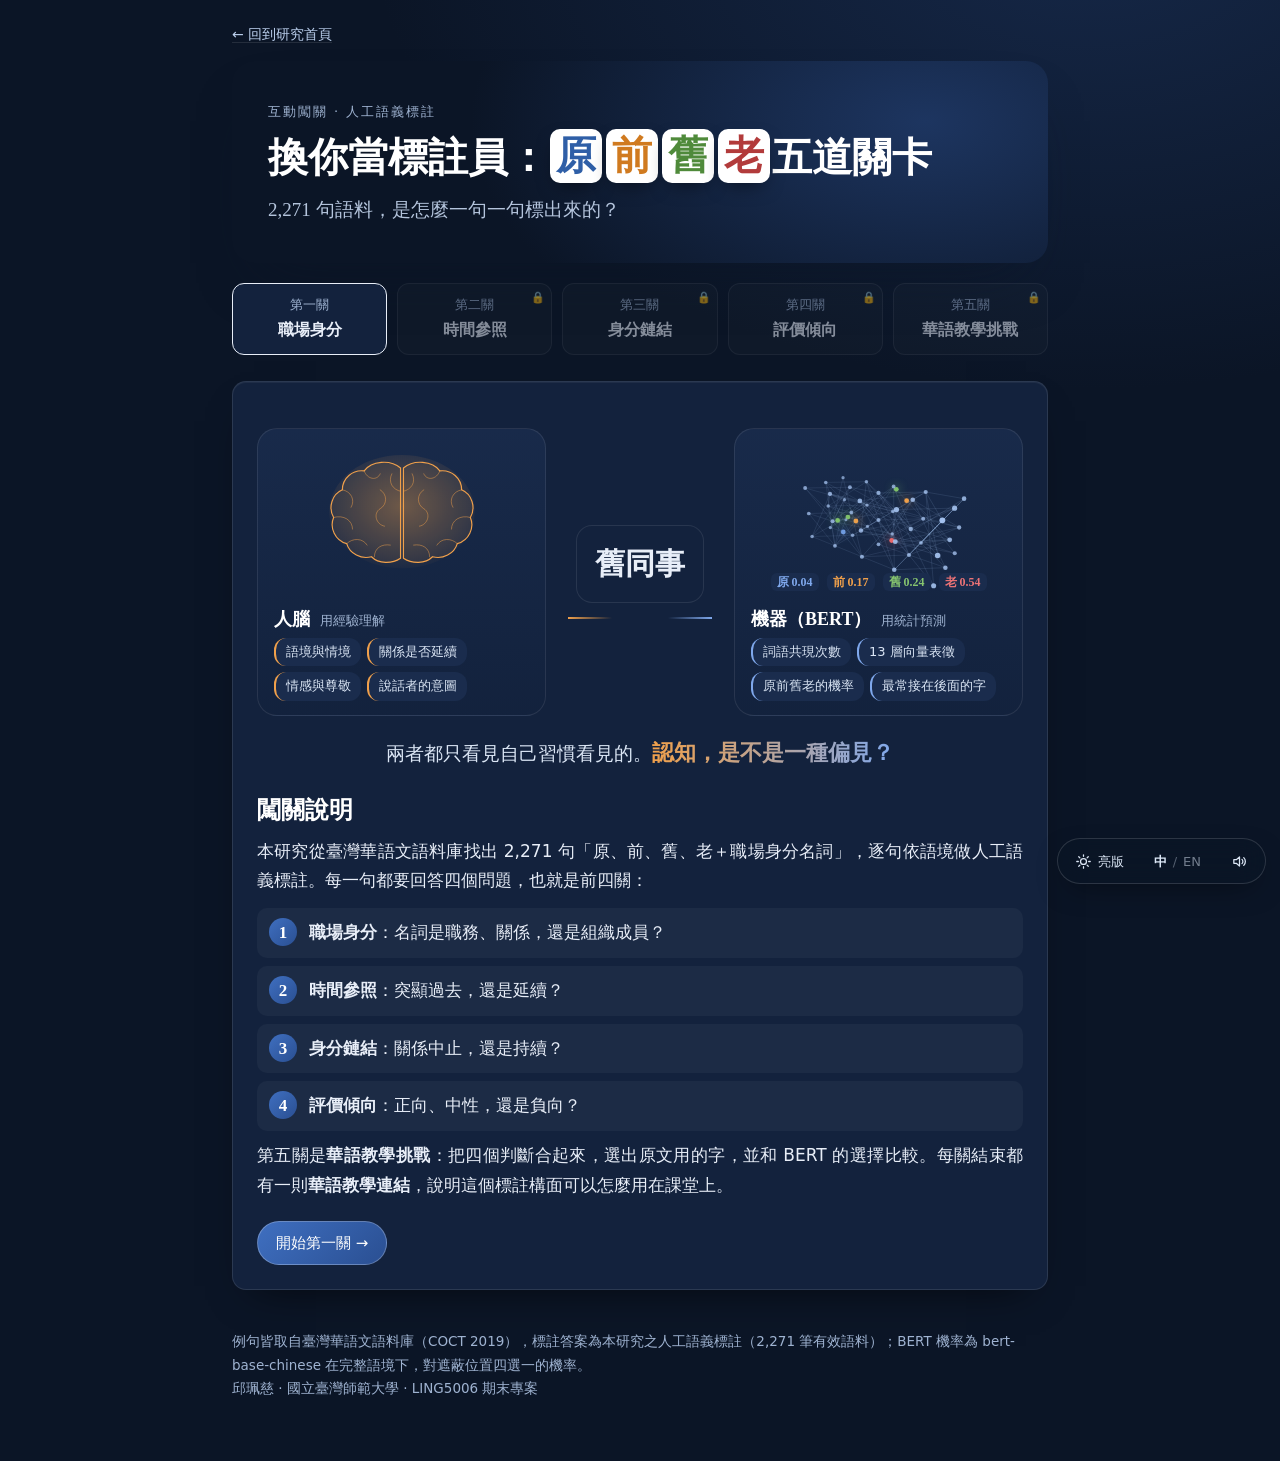
==== commit 7d5c9981: "Add files via upload" ====
--- a/annotate.html
+++ b/annotate.html
@@ -203,7 +203,7 @@
   tip:{title:"教學連結：畫一條時間線",tags:["多義","視覺化"],
    pts:["在黑板畫時間線，「現在」打一條直線：<span class='m 前'>前</span>、<span class='m 原'>原</span>停在線的左邊；<span class='m 老'>老</span>可以停在左邊，也可以一路畫過現在。",
         "「老」的多義是學習難點：「老同事」可以是「以前的同事」，也可以是「共事很久、現在還在一起的同事」。請學生用語境線索（已經、退休、至今、每天）判斷。",
-        "BERT 也在這裡卡關：探針讀得出「老」的過去／延續（0.77），填空時卻幾乎不用這個資訊。學習者需要的，正是模型缺少的語境判斷。"]}
+        "BERT 也在這裡卡關：探針讀得出「老」的過去／延續（0.77），但填空選擇未穩定反映這項資訊。學習者需要練習的，正是這種依語境判斷的能力。"]}
  },
  {name:"身分鏈結", short:"第三關", key:"link2",
   q:"人物和這個職場身分（或關係）現在還連著嗎？",
@@ -243,7 +243,7 @@
   labels:[["判斷步驟","名詞是職務還是關係？→ 時間是過去還是延續？→ 關係中止還是持續？→ 說話者的語氣？"]],
   items:[
    {s:"午後，接到一通電話，那是一位遠方＿同事哲民的來電。",t:"舊同事",a:"舊",bert:[0,14,3,982],why:"「遠方」「來電」表示已經不在同一處工作，但還保持聯絡：重點是「曾經一起工作」，原文用「舊」。BERT 卻以 98% 選「老」：它把「同事」直接連到最常見的「老同事」。"},
-   {s:"有一次，父親偶然碰到過去在上海聯合大藥房相識的一位＿同事，就替那人跑私藥。",t:"舊同事",a:"舊",bert:[3,30,4,963],why:"「過去」「偶然碰到」都指向已經結束的共事關係，所以用「舊」。BERT 的探針其實讀出了「過去、中止」，填空時卻仍以 96% 選「老」：模型知道，實際卻選錯。"},
+   {s:"有一次，父親偶然碰到過去在上海聯合大藥房相識的一位＿同事，就替那人跑私藥。",t:"舊同事",a:"舊",bert:[3,30,4,963],why:"「過去」「偶然碰到」都指向已經結束的共事關係，所以用「舊」。探針其實能從 BERT 的表徵讀出「過去、中止」，但填空時仍以 96% 選「老」：可解碼的資訊沒有反映在這次選字上。"},
    {s:"看見一位滿頭白髮的＿員工，就問他：「威爾遜，你已經在這裡工作多久了呢？」",t:"老員工",a:"老",bert:[2,17,4,977],why:"「滿頭白髮」「工作多久」都在強調年資，身分延續到現在，用「老」。這題 BERT 也答對了。"},
    {s:"民國三十八年大陸淪共前夕，政校新聞系在＿系主任馬星野率領下，來到台北籌備《中央日報》復刊事宜。",t:"原系主任",a:"原",bert:[182,747,23,47],why:"原文用「原」，指系所遷臺前原本的主任；換成「前」在臺灣也很自然，兩者的差別在於「原」強調異動前的那一位。BERT 選了「前」（75%），算是可以接受的近義替換，也說明了「原、前」在模型裡最接近。"}
   ],
--- a/site.css
+++ b/site.css
@@ -126,7 +126,7 @@
 .yi-c.原{color:#7fa8ec}.yi-c.前{color:#f0a04b}.yi-c.舊{color:#86c46f}.yi-c.老{color:#ec7376}
 html[data-theme=light] .yi-c.原{color:#2f5fa7}html[data-theme=light] .yi-c.前{color:#d07a1f}html[data-theme=light] .yi-c.舊{color:#4f8a3a}html[data-theme=light] .yi-c.老{color:#b23b3b}
 .yi-sep{opacity:.5;font-size:.6em}
-.yi-chars::after{content:"";width:.06em;height:.9em;background:currentColor;margin-left:.08em;animation:blink .8s steps(1) infinite;align-self:center}
+.yq-intro.s1 .yi-chars::after{content:"";width:.06em;height:.9em;background:currentColor;margin-left:.08em;animation:blink .8s steps(1) infinite;align-self:center}
 @keyframes blink{50%{opacity:0}}
 @keyframes typein{from{transform:translateY(.15em) scale(1.3);opacity:0}to{transform:none;opacity:1}}
 .yq-intro.s2 .yi-type{transform:scale(.62)}
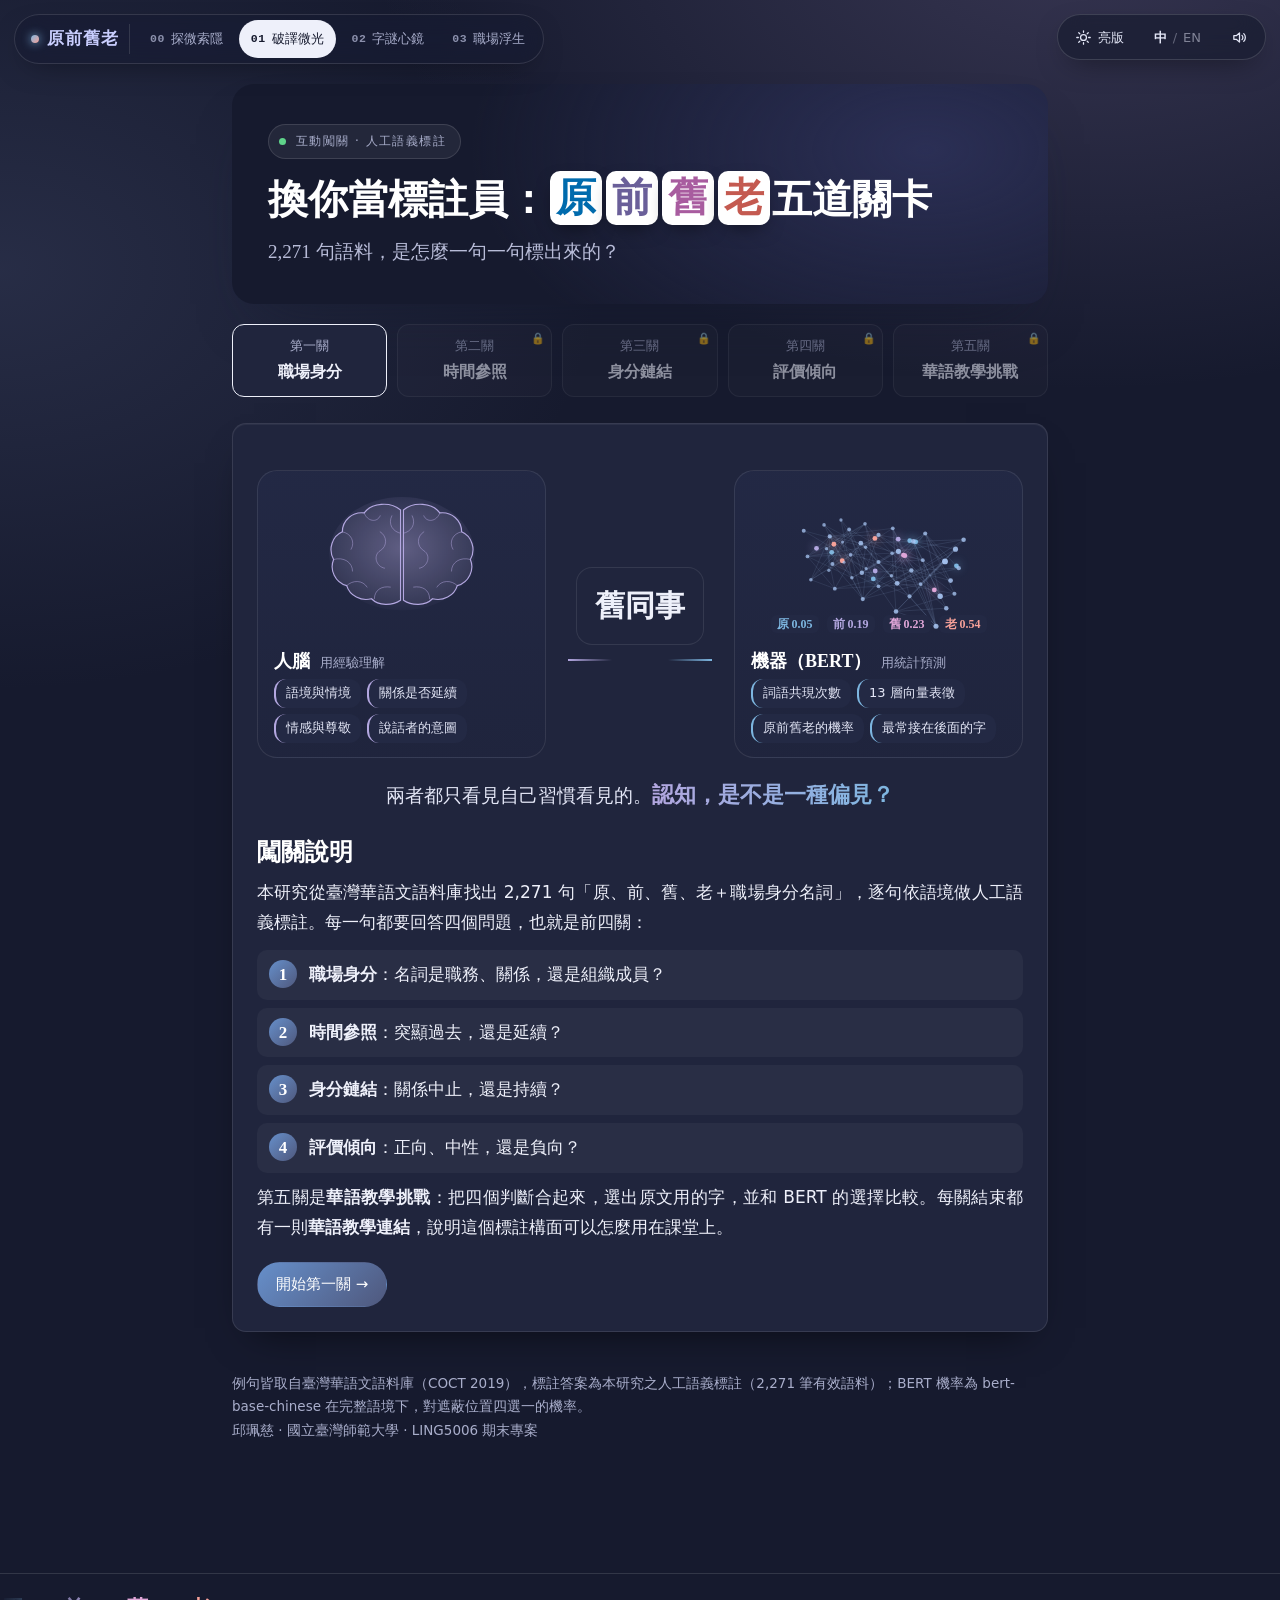
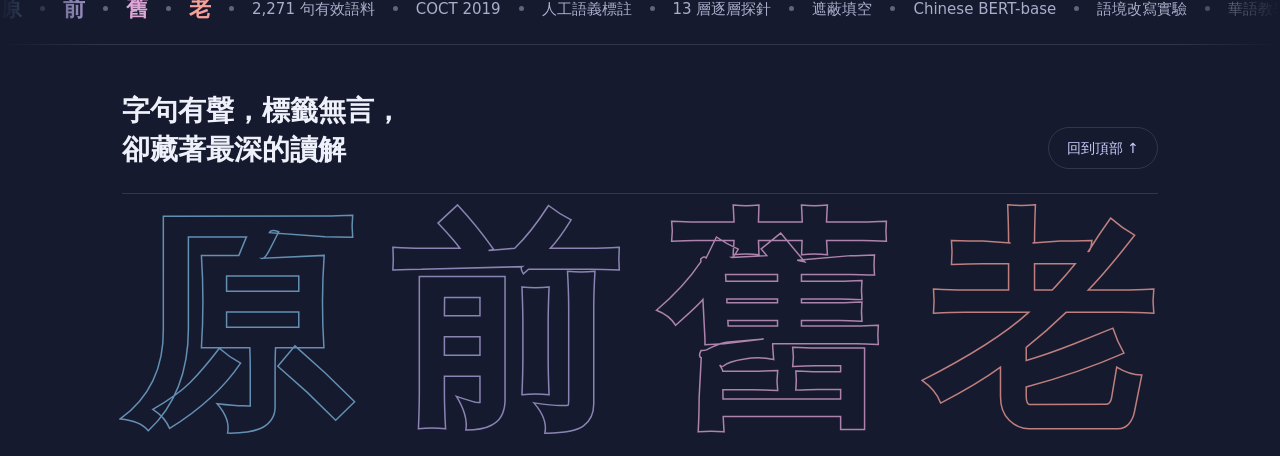
==== commit ae9260e7: "Add files via upload" ====
--- a/annotate.html
+++ b/annotate.html
@@ -9,10 +9,10 @@
 <title>人工語義標註闖關｜原、前、舊、老</title>
 <style>
 /* ===== theme tokens (dark default / light) ===== */
-:root,html[data-theme=dark]{--bg:#0b1526;--card:#13223d;--ink:#e8eef8;--muted:#9fb3d1;--line:rgba(255,255,255,.1);--track:#24375a;--track2:#1a2c4d;--grid:#2f4670;--grid2:#3d5480;--bar1:#6f8fbf;--bar2:#2a3d5f;--bar3:#7d8fb0;--soft:#c9d6ea;--yuan:#7fa8ec;--qian:#f0a04b;--jiu:#86c46f;--lao:#ec7376;--tipbg:#1a2a45;--tipline:#3a4f75;--hl:#3b3520;--kick:#8ea6c8;--ink2:#dbe6f5;--link:#bcd0ee;--deep:#070e1b;
- --glass1:rgba(26,44,77,.82);--glass2:rgba(19,34,61,.82);--glassb:rgba(255,255,255,.09);--glow1:rgba(29,53,96,.6);--shadow-c:rgba(0,0,0,.6);--btnbg:rgba(255,255,255,.04);--btnline:rgba(255,255,255,.22);--heroA:#1d3560;--heroB:#1a2b4d;--heroBg:#0b1526;--heroInk:#fff;--heroSub:#b4c4dc;--heroK:#9fb3d1;--heroGlass:rgba(255,255,255,.07);--heroGlassB:rgba(255,255,255,.14);--heroPanel:rgba(11,21,38,.55);color-scheme:dark}
-html[data-theme=light]{--bg:#e2ebf6;--card:#ffffff;--ink:#16233a;--muted:#566377;--line:#d4deea;--track:#e3eaf3;--track2:#eef3f9;--grid:#c3cfdf;--grid2:#9fb0c8;--bar1:#3d5a8a;--bar2:#b8c6da;--bar3:#8a8577;--soft:#3d3a33;--yuan:#2f5fa7;--qian:#d07a1f;--jiu:#4f8a3a;--lao:#b23b3b;--tipbg:#fff6df;--tipline:#f0dca8;--hl:#fff1c9;--kick:#566377;--ink2:#16233a;--link:#2f5fa7;--deep:#16233a;
- --glass1:rgba(255,255,255,.92);--glass2:rgba(255,255,255,.86);--glassb:#d4deea;--glow1:rgba(160,195,240,.55);--shadow-c:rgba(22,35,58,.25);--btnbg:#fff;--btnline:#9fb0c8;--heroA:#c6dbf5;--heroB:#d7e6f8;--heroBg:#e8f0fa;--heroInk:#16233a;--heroSub:#3d4d66;--heroK:#566377;--heroGlass:rgba(255,255,255,.65);--heroGlassB:#c9d7ea;--heroPanel:rgba(255,255,255,.72);color-scheme:light}
+:root,html[data-theme=dark]{--bg:#161a2e;--card:#20253d;--ink:#eef0fa;--muted:#a9aecb;--line:rgba(255,255,255,.1);--track:#2c3352;--track2:#232944;--grid:#3a4266;--grid2:#4a527a;--bar1:#8f9bd0;--bar2:#333a5c;--bar3:#9a90b8;--soft:#d6dcef;--yuan:#7db6e0;--qian:#b3a7e0;--jiu:#e0a6d8;--lao:#f6a199;--tipbg:#262c48;--tipline:#4a527a;--hl:#3d2f4a;--kick:#b6b9d8;--ink2:#e3e6f6;--link:#c9cefe;--deep:#0f1222;
+ --glass1:rgba(36,42,70,.82);--glass2:rgba(32,37,61,.82);--glassb:rgba(255,255,255,.09);--glow1:rgba(43,47,85,.6);--shadow-c:rgba(0,0,0,.6);--btnbg:rgba(255,255,255,.04);--btnline:rgba(255,255,255,.22);--heroA:#2b2f55;--heroB:#262a47;--heroBg:#161a2e;--heroInk:#fff;--heroSub:#b8bcd8;--heroK:#a9aecb;--heroGlass:rgba(255,255,255,.07);--heroGlassB:rgba(255,255,255,.14);--heroPanel:rgba(22,26,46,.55);color-scheme:dark}
+html[data-theme=light]{--bg:#f5f6fb;--card:#ffffff;--ink:#2a2f4f;--muted:#666b8c;--line:#dfe3f1;--track:#e9ecf6;--track2:#f2f4fa;--grid:#d6dfef;--grid2:#a5b3d0;--bar1:#4f587d;--bar2:#c9cfe6;--bar3:#9a8fb5;--soft:#3d3f55;--yuan:#006bad;--qian:#6a5f99;--jiu:#a85c9f;--lao:#c45a50;--tipbg:#fdf1ef;--tipline:#f8c9c3;--hl:#fce8e6;--kick:#666b8c;--ink2:#2a2f4f;--link:#006bad;--deep:#2a2f4f;
+ --glass1:rgba(255,255,255,.92);--glass2:rgba(255,255,255,.86);--glassb:#dfe3f1;--glow1:rgba(201,206,254,.55);--shadow-c:rgba(42,47,79,.25);--btnbg:#fff;--btnline:#a5b3d0;--heroA:#d6dfef;--heroB:#fce8e6;--heroBg:#f5f6fb;--heroInk:#2a2f4f;--heroSub:#4f587d;--heroK:#666b8c;--heroGlass:rgba(255,255,255,.65);--heroGlassB:#d6dfef;--heroPanel:rgba(255,255,255,.72);color-scheme:light}
 
 :root{
   color-scheme:dark;
@@ -37,8 +37,8 @@
 .card{background:var(--card);border:1px solid var(--line);border-radius:14px;padding:24px}
 button{font:inherit;font-size:15px;border:1px solid rgba(255,255,255,.25);background:var(--card);color:var(--ink);border-radius:24px;padding:8px 18px;cursor:pointer;transition:background .2s,color .2s}
 button:hover:not(:disabled){background:var(--track2)}
-button.primary{background:linear-gradient(135deg,#3f6fc0,#2a4f92);color:#fff}
-button.primary:hover{background:linear-gradient(135deg,#4b7bcc,#30589e)}
+button.primary{background:linear-gradient(135deg,#668fca,#4f587d);color:#fff}
+button.primary:hover{background:linear-gradient(135deg,#7a9fd6,#5b6590)}
 button:disabled{cursor:default}
 /* level map */
 .map{display:grid;grid-template-columns:repeat(5,1fr);gap:10px;margin:20px 0 26px}
@@ -92,12 +92,12 @@
 .legend i{display:inline-block;width:11px;height:11px;border-radius:2px;margin-right:5px;vertical-align:-1px}
 .tip{background:var(--tip);border:1px solid var(--tipline);border-radius:12px;padding:16px 18px;margin-top:18px}
 .tip h3{font-size:18px;margin-bottom:6px}
-.tip .tag{display:inline-block;font-size:12px;background:rgba(243,217,143,.16);border-radius:10px;padding:0 8px;margin-right:6px;color:#f3d98f}
+.tip .tag{display:inline-block;font-size:12px;background:rgba(201,206,254,.16);border-radius:10px;padding:0 8px;margin-right:6px;color:#c9cefe}
 .tip ul{margin:6px 0 0;padding-left:1.2em}
 .tip li{margin:4px 0;font-size:15.5px}
 .steps{counter-reset:s;list-style:none;padding:0;margin:10px 0}
 .steps li{counter-increment:s;position:relative;padding:10px 12px 10px 52px;margin:8px 0;background:rgba(255,255,255,.04);border-radius:10px}
-.steps li::before{content:counter(s);position:absolute;left:12px;top:10px;width:28px;height:28px;border-radius:50%;background:linear-gradient(135deg,#3f6fc0,#2a4f92);color:#fff;display:grid;place-items:center;font-family:var(--serif);font-weight:700}
+.steps li::before{content:counter(s);position:absolute;left:12px;top:10px;width:28px;height:28px;border-radius:50%;background:linear-gradient(135deg,#668fca,#4f587d);color:#fff;display:grid;place-items:center;font-family:var(--serif);font-weight:700}
 .res{list-style:none;padding:0;margin:8px 0 0}
 .res li{margin:8px 0;font-size:15px}
 .res a{font-weight:700}
@@ -109,25 +109,25 @@
 /* ===== premium layer ===== */
 :root{--navy:var(--bg);--ease:cubic-bezier(.22,.8,.24,1)}
 body{-webkit-font-smoothing:antialiased}
-header{position:relative;overflow:hidden;margin-top:14px;padding:40px 36px 36px;border-radius:22px;color:#eef3fb;background:radial-gradient(700px 400px at 85% 30%,#1d3560,rgba(19,34,61,0) 65%),var(--navy);box-shadow:0 30px 60px -30px rgba(11,21,38,.6)}
+header{position:relative;overflow:hidden;margin-top:14px;padding:40px 36px 36px;border-radius:22px;color:#eef0fa;background:radial-gradient(700px 400px at 85% 30%,#2b2f55,rgba(32,37,61,0) 65%),var(--navy);box-shadow:0 30px 60px -30px rgba(22,26,46,.6)}
 header .kicker{color:var(--muted)}
 header h1{color:#fff}
-header .sub{color:#b4c4dc}
+header .sub{color:#b8bcd8}
 header .m{background:#fff;}
-header .m.原{color:#2f5fa7}header .m.前{color:#d07a1f}header .m.舊{color:#4f8a3a}header .m.老{color:#b23b3b}
+header .m.原{color:#006bad}header .m.前{color:#6a5f99}header .m.舊{color:#a85c9f}header .m.老{color:#c45a50}
 header .m{border-radius:10px;padding:0 6px;margin:0 2px;box-shadow:0 8px 20px -8px rgba(0,0,0,.6);display:inline-block;transform:translateY(-2px)}
 .floaters{position:absolute;right:28px;top:50%;transform:translateY(-50%);display:flex;gap:12px;perspective:700px;pointer-events:none}
 .floaters span{font-family:var(--serif);font-weight:700;font-size:40px;width:64px;height:64px;display:grid;place-items:center;border-radius:14px;background:rgba(255,255,255,.08);border:1px solid rgba(255,255,255,.16);backdrop-filter:blur(6px);animation:fl 6s ease-in-out infinite;transform-style:preserve-3d}
 .floaters span:nth-child(2){animation-delay:-1.5s}.floaters span:nth-child(3){animation-delay:-3s}.floaters span:nth-child(4){animation-delay:-4.5s}
 @keyframes fl{0%,100%{transform:translateY(0) rotateY(-18deg) rotateX(8deg)}50%{transform:translateY(-12px) rotateY(18deg) rotateX(-6deg)}}
-.card{box-shadow:0 1px 2px rgba(22,35,58,.06),0 10px 30px -14px rgba(22,35,58,.25);animation:cin .55s var(--ease)}
+.card{box-shadow:0 1px 2px rgba(42,47,79,.06),0 10px 30px -14px rgba(42,47,79,.25);animation:cin .55s var(--ease)}
 @keyframes cin{from{opacity:0;transform:translateY(14px) scale(.99)}to{opacity:1;transform:none}}
 .lv{transition:transform .25s var(--ease),box-shadow .25s,background .25s}
-.lv.open:hover,.lv.done:hover{transform:translateY(-3px);box-shadow:0 12px 24px -14px rgba(22,35,58,.5)}
+.lv.open:hover,.lv.done:hover{transform:translateY(-3px);box-shadow:0 12px 24px -14px rgba(42,47,79,.5)}
 .lv.now{outline:none;background:var(--navy)!important;border-color:var(--navy)!important;color:var(--muted)}
 .lv.now b{color:#fff}
 button{transition:transform .2s var(--ease),background .2s,color .2s,box-shadow .2s}
-button:hover:not(:disabled){transform:translateY(-1px);box-shadow:0 8px 16px -10px rgba(22,35,58,.55)}
+button:hover:not(:disabled){transform:translateY(-1px);box-shadow:0 8px 16px -10px rgba(42,47,79,.55)}
 button:active:not(:disabled){transform:scale(.96)}
 .opts button.right{animation:pulse .5s var(--ease)}
 .opts button.wrong{animation:shake .42s}
@@ -139,7 +139,7 @@
 @media (prefers-reduced-motion:reduce){*{animation:none!important;transition:none!important}}
 
 /* ===== unified deep-navy theme ===== */
-body{background:radial-gradient(1200px 800px at 85% -10%,rgba(29,53,96,.6),transparent 60%),var(--bg);background-attachment:fixed;color:var(--ink);-webkit-font-smoothing:antialiased}
+body{background:radial-gradient(1200px 800px at 85% -10%,rgba(43,47,85,.6),transparent 60%),var(--bg);background-attachment:fixed;color:var(--ink);-webkit-font-smoothing:antialiased}
 h1,h2,h3{color:#fff}
 .card,.q,.big div,.opt,.scene,.panel{box-shadow:0 1px 0 rgba(255,255,255,.05) inset,0 18px 40px -22px rgba(0,0,0,.7)}
 a{color:var(--link)}
@@ -177,7 +177,7 @@
   q:"這個名詞屬於哪一類職場身分？",
   intro:"先看「中心名詞」。同一個修飾語，接上不同類型的身分名詞，意思就不一樣。本研究參考 Stryker 與 Burke（2000）、Ashforth（2001）的身分分類，把職場身分名詞分成三類：",
   labels:[["職務角色身分","組織裡的正式職位或管理角色：主任、董事長、校長、經理"],["關係角色身分","透過工作互動建立的人際角色：同事、部屬、夥伴、上司、雇主"],["組織成員身分","只標示屬於某個組織，不指特定職位：員工、職員、成員"]],
-  colors:["var(--kick)","#c9a66b","var(--grid)"],
+  colors:["var(--kick)","#ee9f98","var(--grid)"],
   items:[
    {s:"新舊行事風格差異之大，也讓老員工無所適從。",t:"老員工",a:"組織成員身分",why:"「員工」只說明他屬於這間公司，沒有指出職位，也不是相對於某個人的關係，所以是組織成員身分。"},
    {s:"民國三十八年大陸淪共前夕，政校新聞系在原系主任馬星野率領下，來到台北籌備《中央日報》復刊事宜。",t:"原系主任",a:"職務角色身分",why:"「系主任」是學校裡的正式職位，帶有權責（「率領」），屬於職務角色身分。"},
@@ -259,7 +259,7 @@
 const RM=matchMedia('(prefers-reduced-motion: reduce)').matches;
 const cf=document.createElement('canvas');cf.id='confetti';document.body.appendChild(cf);const cx=cf.getContext('2d');let parts=[],run=false;
 function sizeCf(){cf.width=innerWidth*devicePixelRatio;cf.height=innerHeight*devicePixelRatio;cx.setTransform(devicePixelRatio,0,0,devicePixelRatio,0,0);}sizeCf();addEventListener('resize',sizeCf);
-function burst(x,y,n=60){ if(RM) return; const cols=['#7fa8ec','#f0a04b','#86c46f','#ec7376','#f3d98f'];
+function burst(x,y,n=60){ if(RM) return; const cols=['#7db6e0','#b3a7e0','#e0a6d8','#f6a199','#c9cefe'];
   for(let i=0;i<n;i++){const a=Math.random()*Math.PI*2,v=3+Math.random()*6;parts.push({x,y,vx:Math.cos(a)*v,vy:Math.sin(a)*v-4,r:3+Math.random()*4,c:cols[i%5],rot:Math.random()*6,vr:(Math.random()-.5)*.4,life:1});}
   if(!run){run=true;requestAnimationFrame(tick);} }
 function tick(){cx.clearRect(0,0,innerWidth,innerHeight);parts=parts.filter(p=>p.life>0);
--- a/site.css
+++ b/site.css
@@ -7,13 +7,13 @@
 html[data-theme] .card,html[data-theme] button{transition:background .35s,color .35s,border-color .35s,box-shadow .3s,transform .2s}
 
 /* ---------- control bar ---------- */
-.yq-ctrl{position:fixed;top:14px;right:14px;z-index:90;display:flex;gap:6px;padding:5px;border-radius:30px;background:rgba(11,21,38,.62);border:1px solid rgba(255,255,255,.14);backdrop-filter:blur(14px);-webkit-backdrop-filter:blur(14px);box-shadow:0 10px 30px -12px rgba(0,0,0,.55)}
-html[data-theme=light] .yq-ctrl{background:rgba(255,255,255,.8);border-color:#c9d7ea;box-shadow:0 10px 30px -14px rgba(22,35,58,.35)}
-.yq-b{all:unset;box-sizing:border-box;display:inline-flex;align-items:center;gap:6px;height:34px;padding:0 12px;border-radius:20px;color:#dbe6f5;font:500 13px/1 "Noto Sans TC","PingFang TC",system-ui,sans-serif;cursor:pointer;transition:background .2s,transform .2s}
-html[data-theme=light] .yq-b{color:#16233a}
+.yq-ctrl{position:fixed;top:14px;right:14px;z-index:90;display:flex;gap:6px;padding:5px;border-radius:30px;background:rgba(22,26,46,.62);border:1px solid rgba(255,255,255,.14);backdrop-filter:blur(14px);-webkit-backdrop-filter:blur(14px);box-shadow:0 10px 30px -12px rgba(0,0,0,.55)}
+html[data-theme=light] .yq-ctrl{background:rgba(255,255,255,.8);border-color:#d6dfef;box-shadow:0 10px 30px -14px rgba(42,47,79,.35)}
+.yq-b{all:unset;box-sizing:border-box;display:inline-flex;align-items:center;gap:6px;height:34px;padding:0 12px;border-radius:20px;color:#e3e6f6;font:500 13px/1 "Noto Sans TC","PingFang TC",system-ui,sans-serif;cursor:pointer;transition:background .2s,transform .2s}
+html[data-theme=light] .yq-b{color:#2a2f4f}
 .yq-b:hover{background:rgba(255,255,255,.1);transform:translateY(-1px)}
-html[data-theme=light] .yq-b:hover{background:#e3eaf3}
-.yq-b:focus-visible{outline:2px solid #7fa8ec;outline-offset:2px}
+html[data-theme=light] .yq-b:hover{background:#e9ecf6}
+.yq-b:focus-visible{outline:2px solid #7db6e0;outline-offset:2px}
 .yq-lang b{font-weight:500;opacity:.5}.yq-lang b.on{opacity:1;font-weight:700}.yq-lang i{opacity:.35;font-style:normal}
 .yq-b svg{flex:none}
 @media (max-width:640px){.yq-ctrl{top:auto;bottom:12px;right:50%;transform:translateX(50%)}.yq-b span{display:none}.yq-b{padding:0 11px}}
@@ -24,65 +24,65 @@
 .py{font-style:italic;opacity:.8;font-weight:400}
 
 /* ---------- light theme : shared surfaces ---------- */
-html[data-theme=light] body{background:radial-gradient(1400px 900px at 85% -10%,rgba(160,195,240,.55),transparent 60%),#e2ebf6}
-html[data-theme=light] h1,html[data-theme=light] h2,html[data-theme=light] h3{color:#16233a}
-html[data-theme=light] .card,html[data-theme=light] .q,html[data-theme=light] .big div,html[data-theme=light] .steps .step>div{background:#fff;border-color:#d4deea;box-shadow:0 1px 2px rgba(22,35,58,.05),0 14px 34px -18px rgba(22,35,58,.28)}
-html[data-theme=light] button,html[data-theme=light] .btn.ghost{background:#fff;border-color:#9fb0c8;color:#16233a}
-html[data-theme=light] button:hover{background:#eef3f9}
-html[data-theme=light] button.on{background:#16233a;color:#fff;border-color:#16233a}
-html[data-theme=light] .bar,html[data-theme=light] .dbar{background:#e3eaf3}
-html[data-theme=light] section{border-top-color:#d4deea}
+html[data-theme=light] body{background:radial-gradient(1100px 760px at 8% -8%,rgba(252,232,230,.95),transparent 62%),radial-gradient(1200px 820px at 96% -6%,rgba(201,206,254,.62),transparent 60%),radial-gradient(900px 700px at 60% 110%,rgba(165,205,226,.35),transparent 65%),#f5f6fb;background-attachment:fixed}
+html[data-theme=light] h1,html[data-theme=light] h2,html[data-theme=light] h3{color:#2a2f4f}
+html[data-theme=light] .card,html[data-theme=light] .q,html[data-theme=light] .big div,html[data-theme=light] .steps .step>div{background:#fff;border-color:#dfe3f1;box-shadow:0 1px 2px rgba(42,47,79,.05),0 14px 34px -18px rgba(42,47,79,.28)}
+html[data-theme=light] button,html[data-theme=light] .btn.ghost{background:#fff;border-color:#a5b3d0;color:#2a2f4f}
+html[data-theme=light] button:hover{background:#f2f4fa}
+html[data-theme=light] button.on{background:#2a2f4f;color:#fff;border-color:#2a2f4f}
+html[data-theme=light] .bar,html[data-theme=light] .dbar{background:#e9ecf6}
+html[data-theme=light] section{border-top-color:#dfe3f1}
 html[data-theme=light] section:nth-of-type(even):not(.hero3d){background:linear-gradient(180deg,rgba(255,255,255,.55),rgba(255,255,255,0))}
-html[data-theme=light] #fxNav a{background:rgba(22,35,58,.25)}html[data-theme=light] #fxNav a.on{background:#16233a}
-html[data-theme=light] #fxNav a span{background:#16233a;color:#fff}
-html[data-theme=light] footer{background:#16233a;color:#c9d6ea}
-html[data-theme=light] footer a{color:#dbe6f5}
-html[data-theme=light] .card.fx-spot::before{background:radial-gradient(380px circle at var(--mx,50%) var(--my,50%),rgba(47,95,167,.08),transparent 60%)}
-html[data-theme=light] .card.fx-hover:hover{border-color:#9fb0c8}
-html[data-theme=light] ::selection{background:#16233a;color:#fff}
+html[data-theme=light] #fxNav a{background:rgba(42,47,79,.25)}html[data-theme=light] #fxNav a.on{background:#2a2f4f}
+html[data-theme=light] #fxNav a span{background:#2a2f4f;color:#fff}
+html[data-theme=light] footer{background:#2a2f4f;color:#d6dcef}
+html[data-theme=light] footer a{color:#e3e6f6}
+html[data-theme=light] .card.fx-spot::before{background:radial-gradient(380px circle at var(--mx,50%) var(--my,50%),rgba(0,107,173,.08),transparent 60%)}
+html[data-theme=light] .card.fx-hover:hover{border-color:#a5b3d0}
+html[data-theme=light] ::selection{background:#2a2f4f;color:#fff}
 /* hero (light) */
-html[data-theme=light] .hero3d{background:radial-gradient(1200px 700px at 78% 40%,#c6dbf5 0%,rgba(198,219,245,0) 60%),radial-gradient(900px 600px at 10% 90%,#d7e6f8 0%,rgba(232,240,250,0) 60%),#e8f0fa;color:#16233a}
+html[data-theme=light] .hero3d{background:radial-gradient(1200px 700px at 78% 40%,#d6dfef 0%,rgba(198,219,245,0) 60%),radial-gradient(900px 600px at 10% 90%,#fce8e6 0%,rgba(232,240,250,0) 60%),#f5f6fb;color:#2a2f4f}
 html[data-theme=light] .hero3d::after{opacity:.04}
-html[data-theme=light] .hero3d h1{color:#16233a;text-shadow:none}
-html[data-theme=light] .hero3d .h1sub{color:#3d4d66}
-html[data-theme=light] .hero3d .sub{color:#3d4d66}
-html[data-theme=light] .hero3d .kicker,html[data-theme=light] .hero3d .byline{color:#566377}
-html[data-theme=light] .hero3d .stat{background:rgba(255,255,255,.7);border-color:#c9d7ea}
-html[data-theme=light] .hero3d .stat b{color:#16233a}
-html[data-theme=light] .hero3d .stat span{color:#566377}
-html[data-theme=light] .towerinfo{background:rgba(255,255,255,.75);border-color:#c9d7ea}
-html[data-theme=light] .ti-layer{color:#566377}html[data-theme=light] .ti-layer b,html[data-theme=light] .ti-cap{color:#16233a}
-html[data-theme=light] .ti-legend{color:#3d4d66}html[data-theme=light] .ti-trace i{background:#16233a!important;box-shadow:none!important}
-html[data-theme=light] .hero-glow{background:radial-gradient(circle,rgba(47,95,167,.18),transparent 65%)}
-html[data-theme=light] .hero3d .scrollcue{color:#566377}html[data-theme=light] .hero3d .scrollcue i{background:linear-gradient(#566377,transparent)}
-html[data-theme=light] .hero3d .chars span{box-shadow:0 10px 26px -12px rgba(22,35,58,.45)}
-html[data-theme=light] .intro-p p{color:#16233a}
+html[data-theme=light] .hero3d h1{color:#2a2f4f;text-shadow:none}
+html[data-theme=light] .hero3d .h1sub{color:#4f587d}
+html[data-theme=light] .hero3d .sub{color:#4f587d}
+html[data-theme=light] .hero3d .kicker,html[data-theme=light] .hero3d .byline{color:#666b8c}
+html[data-theme=light] .hero3d .stat{background:rgba(255,255,255,.7);border-color:#d6dfef}
+html[data-theme=light] .hero3d .stat b{color:#2a2f4f}
+html[data-theme=light] .hero3d .stat span{color:#666b8c}
+html[data-theme=light] .towerinfo{background:rgba(255,255,255,.75);border-color:#d6dfef}
+html[data-theme=light] .ti-layer{color:#666b8c}html[data-theme=light] .ti-layer b,html[data-theme=light] .ti-cap{color:#2a2f4f}
+html[data-theme=light] .ti-legend{color:#4f587d}html[data-theme=light] .ti-trace i{background:#2a2f4f!important;box-shadow:none!important}
+html[data-theme=light] .hero-glow{background:radial-gradient(circle,rgba(0,107,173,.18),transparent 65%)}
+html[data-theme=light] .hero3d .scrollcue{color:#666b8c}html[data-theme=light] .hero3d .scrollcue i{background:linear-gradient(#666b8c,transparent)}
+html[data-theme=light] .hero3d .chars span{box-shadow:0 10px 26px -12px rgba(42,47,79,.45)}
+html[data-theme=light] .intro-p p{color:#2a2f4f}
 /* annotate header (light) */
-html[data-theme=light] header{background:radial-gradient(700px 400px at 85% 30%,#c6dbf5,rgba(198,219,245,0) 65%),#fff;color:#16233a;box-shadow:0 20px 50px -30px rgba(22,35,58,.4)}
+html[data-theme=light] header{background:radial-gradient(700px 400px at 85% 30%,#d6dfef,rgba(198,219,245,0) 65%),#fff;color:#2a2f4f;box-shadow:0 20px 50px -30px rgba(42,47,79,.4)}
 html[data-theme=light][data-page=duel] header,html[data-theme=light][data-page=story] header{background:none;box-shadow:none}
-html[data-theme=light] header h1{color:#16233a}html[data-theme=light] header .kicker{color:#566377}html[data-theme=light] header .sub{color:#3d4d66}
-html[data-theme=light] header .m{box-shadow:0 6px 16px -8px rgba(22,35,58,.4)}
-html[data-theme=light] .lv.now{background:#16233a!important;color:#c9d6ea}
-html[data-theme=light] .lv{background:#f3f6fb}
+html[data-theme=light] header h1{color:#2a2f4f}html[data-theme=light] header .kicker{color:#666b8c}html[data-theme=light] header .sub{color:#4f587d}
+html[data-theme=light] header .m{box-shadow:0 6px 16px -8px rgba(42,47,79,.4)}
+html[data-theme=light] .lv.now{background:#2a2f4f!important;color:#d6dcef}
+html[data-theme=light] .lv{background:#f5f6fb}
 html[data-theme=light] .lv.open{background:#fff}
 /* duel host (light) */
-html[data-theme=light] body.host{background:#e2ebf6;color:#16233a}
+html[data-theme=light] body.host{background:#f5f6fb;color:#2a2f4f}
 
 /* ---------- two minds ---------- */
 .tm-stage{display:grid;grid-template-columns:1fr auto 1fr;gap:22px;align-items:stretch;margin:26px 0 10px}
-.tm-side{border-radius:20px;padding:22px 22px 18px;border:1px solid var(--glassb,rgba(255,255,255,.1));background:linear-gradient(180deg,var(--glass1,rgba(26,44,77,.8)),var(--glass2,rgba(19,34,61,.8)));position:relative;overflow:hidden;opacity:0;transform:translateY(24px);transition:opacity .9s cubic-bezier(.22,.8,.24,1),transform .9s cubic-bezier(.22,.8,.24,1)}
+.tm-side{border-radius:20px;padding:22px 22px 18px;border:1px solid var(--glassb,rgba(255,255,255,.1));background:linear-gradient(180deg,var(--glass1,rgba(36,42,70,.8)),var(--glass2,rgba(32,37,61,.8)));position:relative;overflow:hidden;opacity:0;transform:translateY(24px);transition:opacity .9s cubic-bezier(.22,.8,.24,1),transform .9s cubic-bezier(.22,.8,.24,1)}
 .tm-machine{transition-delay:.18s}
 .tm.tm-on .tm-side{opacity:1;transform:none}
 .tm-side h3{font-size:22px;margin:12px 0 6px;display:flex;align-items:baseline;gap:10px;flex-wrap:wrap}
 .tm-side h3 small{font-family:"Noto Sans TC",system-ui,sans-serif;font-size:13px;font-weight:500;color:var(--muted)}
 .tm-side ul{margin:0;padding:0;list-style:none;display:flex;flex-wrap:wrap;gap:6px}
-.tm-side li{font-size:13px;padding:3px 10px;border-radius:12px;background:var(--track2,rgba(255,255,255,.06));color:var(--ink2,#dbe6f5)}
+.tm-side li{font-size:13px;padding:3px 10px;border-radius:12px;background:var(--track2,rgba(255,255,255,.06));color:var(--ink2,#e3e6f6)}
 .tm-human li{border-left:2px solid var(--qian)}.tm-machine li{border-left:2px solid var(--yuan)}
 .tm-vis{position:relative;height:200px;display:grid;place-items:center}
 .tm-brain{width:220px;max-width:100%;height:auto;overflow:visible}
-.tm-lobe{fill:rgba(240,160,75,.08);stroke:var(--qian);stroke-width:1.6}
+.tm-lobe{fill:rgba(219,200,237,.08);stroke:var(--qian);stroke-width:1.6}
 .tm-gyri{fill:none;stroke:var(--qian);stroke-width:1.2;opacity:.55;stroke-linecap:round}
-.tm-spark{fill:#ffd08a;opacity:0;animation:spark 2.4s ease-in-out infinite}
+.tm-spark{fill:#f8c9c3;opacity:0;animation:spark 2.4s ease-in-out infinite}
 @keyframes spark{0%,100%{opacity:0;r:2}40%{opacity:1;r:5}}
 .tm-bubbles span{position:absolute;left:50%;top:50%;font-family:"Noto Serif TC",serif;font-size:13.5px;padding:3px 10px;border-radius:14px;background:var(--card);border:1px solid var(--qian);color:var(--ink);white-space:nowrap;opacity:0;--r:112px;transform:translate(-50%,-50%) rotate(calc(var(--i)*72deg - 90deg)) translate(var(--r)) rotate(calc(var(--i)*-72deg + 90deg)) scale(.6)}
 .tm.tm-on .tm-bubbles span{animation:bub 4.8s ease-in-out infinite;animation-delay:calc(var(--i)*.55s + .6s)}
@@ -91,9 +91,9 @@
 .tm-nums{position:absolute;bottom:4px;left:0;right:0;display:flex;justify-content:center;gap:8px;font:12px/1 ui-monospace,Menlo,monospace;flex-wrap:wrap}
 .tm-nums span{padding:3px 6px;border-radius:6px;background:var(--track2,rgba(255,255,255,.06))}
 .tm-mid{display:flex;flex-direction:column;align-items:center;justify-content:center;gap:14px;min-width:120px}
-.tm-word{font-family:"Noto Serif TC",serif;font-size:30px;font-weight:700;padding:12px 18px;border-radius:16px;background:var(--card);border:1px solid var(--glassb,rgba(255,255,255,.14));text-align:center;box-shadow:0 0 0 0 rgba(127,168,236,.5);animation:wpulse 2.6s ease-in-out infinite}
+.tm-word{font-family:"Noto Serif TC",serif;font-size:30px;font-weight:700;padding:12px 18px;border-radius:16px;background:var(--card);border:1px solid var(--glassb,rgba(255,255,255,.14));text-align:center;box-shadow:0 0 0 0 rgba(125,182,224,.5);animation:wpulse 2.6s ease-in-out infinite}
 .tm-word small{display:block;font:500 12px/1.4 "Noto Sans",system-ui,sans-serif;color:var(--muted);margin-top:4px}
-@keyframes wpulse{0%,100%{box-shadow:0 0 0 0 rgba(127,168,236,.35)}50%{box-shadow:0 0 0 14px rgba(127,168,236,0)}}
+@keyframes wpulse{0%,100%{box-shadow:0 0 0 0 rgba(125,182,224,.35)}50%{box-shadow:0 0 0 14px rgba(125,182,224,0)}}
 .tm-arrows{display:flex;gap:56px}
 .tm-arrows i{width:44px;height:2px;background:linear-gradient(90deg,transparent,var(--qian));position:relative}
 .tm-arrows i:first-child{transform:scaleX(-1)}
@@ -106,8 +106,8 @@
 
 /* ---------- opening film ---------- */
 html.yq-intro-open{overflow:hidden}
-.yq-intro{position:fixed;inset:0;z-index:200;background:radial-gradient(1000px 700px at 50% 45%,#13284a,#060c18 70%);color:#eef3fb;font-family:"Noto Serif TC","Songti TC",serif;overflow:hidden;transition:opacity .9s ease,transform .9s ease}
-html[data-theme=light] .yq-intro{background:radial-gradient(1000px 700px at 50% 45%,#ffffff,#d5e3f5 75%);color:#16233a}
+.yq-intro{position:fixed;inset:0;z-index:200;background:radial-gradient(1000px 700px at 50% 45%,#2b2f55,#0f1222 70%);color:#eef0fa;font-family:"Noto Serif TC","Songti TC",serif;overflow:hidden;transition:opacity .9s ease,transform .9s ease}
+html[data-theme=light] .yq-intro{background:radial-gradient(1000px 700px at 50% 45%,#ffffff,#fce8e6 75%);color:#2a2f4f}
 .yq-intro.yi-out{opacity:0;transform:scale(1.06);pointer-events:none}
 .yi-bg{position:absolute;inset:0;width:100%;height:100%}
 .yi-skip{all:unset;position:absolute;right:22px;bottom:20px;cursor:pointer;font:500 13px "Noto Sans TC",system-ui,sans-serif;color:inherit;opacity:.65;padding:8px 14px;border-radius:20px;border:1px solid currentColor}
@@ -116,15 +116,17 @@
 .yi-gate.gone{opacity:0;transform:scale(.96);pointer-events:none}
 .yi-gate-k{font:500 14px "Noto Sans TC",system-ui,sans-serif;letter-spacing:.2em;opacity:.7}
 .yi-gate-h{font:13px "Noto Sans TC",system-ui,sans-serif;opacity:.55}
-.yi-start{all:unset;box-sizing:border-box;cursor:pointer;display:inline-flex;align-items:center;gap:12px;padding:18px 34px;border-radius:40px;font:600 20px "Noto Sans TC",system-ui,sans-serif;color:#fff;background:linear-gradient(135deg,#3f6fc0,#2a4f92);box-shadow:0 0 0 0 rgba(127,168,236,.6),0 20px 40px -16px rgba(63,111,192,.9);animation:ring 2s infinite}
+.yi-snd{all:unset;cursor:pointer;display:inline-flex;align-items:center;gap:6px;font:500 13px "Noto Sans TC",system-ui,sans-serif;padding:6px 14px;border-radius:18px;border:1px solid currentColor;opacity:.7}
+.yi-snd:hover{opacity:1}
+.yi-start{all:unset;box-sizing:border-box;cursor:pointer;display:inline-flex;align-items:center;gap:12px;padding:18px 34px;border-radius:40px;font:600 20px "Noto Sans TC",system-ui,sans-serif;color:#fff;background:linear-gradient(135deg,#668fca,#4f587d);box-shadow:0 0 0 0 rgba(125,182,224,.6),0 20px 40px -16px rgba(102,143,202,.9);animation:ring 2s infinite}
 .yi-start:focus-visible{outline:2px solid #fff;outline-offset:4px}
-@keyframes ring{0%{box-shadow:0 0 0 0 rgba(127,168,236,.55),0 20px 40px -16px rgba(63,111,192,.9)}100%{box-shadow:0 0 0 26px rgba(127,168,236,0),0 20px 40px -16px rgba(63,111,192,.9)}}
+@keyframes ring{0%{box-shadow:0 0 0 0 rgba(125,182,224,.55),0 20px 40px -16px rgba(102,143,202,.9)}100%{box-shadow:0 0 0 26px rgba(125,182,224,0),0 20px 40px -16px rgba(102,143,202,.9)}}
 .yi-type{position:absolute;inset:0;display:grid;place-items:center;pointer-events:none;transition:transform 1s cubic-bezier(.22,.8,.24,1),opacity .8s}
 .yi-chars{display:flex;flex-wrap:nowrap;align-items:flex-end;gap:4px;font-size:clamp(40px,12.5vw,150px);font-weight:700;line-height:1}
 .yi-c{display:inline-flex;flex-direction:column;align-items:center;animation:typein .18s ease-out;text-shadow:0 0 40px currentColor}
 .yi-c small{font:500 .18em "Noto Sans",system-ui,sans-serif;margin-top:.2em;opacity:.8;text-shadow:none}
-.yi-c.原{color:#7fa8ec}.yi-c.前{color:#f0a04b}.yi-c.舊{color:#86c46f}.yi-c.老{color:#ec7376}
-html[data-theme=light] .yi-c.原{color:#2f5fa7}html[data-theme=light] .yi-c.前{color:#d07a1f}html[data-theme=light] .yi-c.舊{color:#4f8a3a}html[data-theme=light] .yi-c.老{color:#b23b3b}
+.yi-c.原{color:#7db6e0}.yi-c.前{color:#b3a7e0}.yi-c.舊{color:#e0a6d8}.yi-c.老{color:#f6a199}
+html[data-theme=light] .yi-c.原{color:#006bad}html[data-theme=light] .yi-c.前{color:#6a5f99}html[data-theme=light] .yi-c.舊{color:#a85c9f}html[data-theme=light] .yi-c.老{color:#c45a50}
 .yi-sep{opacity:.5;font-size:.6em}
 .yq-intro.s1 .yi-chars::after{content:"";width:.06em;height:.9em;background:currentColor;margin-left:.08em;animation:blink .8s steps(1) infinite;align-self:center}
 @keyframes blink{50%{opacity:0}}
@@ -133,8 +135,8 @@
 .yq-intro.s3 .yi-type{transform:translateY(-38vh) scale(.36);opacity:.9}
 .yq-intro.s4 .yi-type{opacity:0}
 .yi-cloud{position:absolute;inset:0;pointer-events:none}
-.yi-w{position:absolute;transform:translate(-50%,-50%) scale(.3);opacity:0;white-space:nowrap;font-weight:600;color:#c9d6ea;transition:transform 1.1s cubic-bezier(.22,.8,.24,1),opacity .8s,left 1.1s cubic-bezier(.6,0,.3,1),top 1.1s cubic-bezier(.6,0,.3,1),filter .8s;transition-delay:var(--d)}
-html[data-theme=light] .yi-w{color:#2a3b58}
+.yi-w{position:absolute;transform:translate(-50%,-50%) scale(.3);opacity:0;white-space:nowrap;font-weight:600;color:#d6dcef;transition:transform 1.1s cubic-bezier(.22,.8,.24,1),opacity .8s,left 1.1s cubic-bezier(.6,0,.3,1),top 1.1s cubic-bezier(.6,0,.3,1),filter .8s;transition-delay:var(--d)}
+html[data-theme=light] .yi-w{color:#2a2f4f}
 .yi-w small{display:block;text-align:center;font:500 11px "Noto Sans",system-ui,sans-serif;opacity:.7}
 .yq-intro.s2 .yi-w{opacity:.95;transform:translate(-50%,-50%) scale(1);animation:drift 6s ease-in-out infinite alternate}
 @keyframes drift{to{margin-top:-10px;margin-left:6px}}
@@ -145,12 +147,12 @@
 .yq-intro.s4 .yi-split{opacity:.12;transform:scale(.92);transition:opacity 1s,transform 1.2s}
 .yi-h,.yi-m{position:relative;height:60vh;display:flex;flex-direction:column;align-items:center;justify-content:center}
 .yi-lab{position:absolute;bottom:4vh;font:600 16px "Noto Sans TC",system-ui,sans-serif;letter-spacing:.12em;opacity:.85}
-.yi-lab i{font-style:normal;color:#f0a04b}.yi-m .yi-lab i{color:#7fa8ec}
+.yi-lab i{font-style:normal;color:#b3a7e0}.yi-m .yi-lab i{color:#7db6e0}
 .yi-eye{width:min(240px,34vw);transition:opacity .6s,transform .8s}
 .yi-eye svg{width:100%}
-.yi-lid{fill:rgba(255,255,255,.06);stroke:#f0a04b;stroke-width:2.5}
-.yi-iris{fill:none;stroke:#f0a04b;stroke-width:3}
-.yi-pupil{fill:#f0a04b}
+.yi-lid{fill:rgba(255,255,255,.06);stroke:#b3a7e0;stroke-width:2.5}
+.yi-iris{fill:none;stroke:#b3a7e0;stroke-width:3}
+.yi-pupil{fill:#b3a7e0}
 .yq-intro.s3 .yi-eye svg{animation:blinkeye 1.1s ease-in-out .3s}
 @keyframes blinkeye{0%,100%{transform:scaleY(1)}45%{transform:scaleY(.08)}55%{transform:scaleY(.08)}}
 .yi-brain{position:absolute;width:min(300px,40vw);opacity:0;transform:scale(.7);transition:opacity .8s,transform 1s cubic-bezier(.22,.8,.24,1)}
@@ -158,23 +160,23 @@
 .yq-intro.s3b .yi-eye{opacity:0;transform:scale(.6) translateY(-30px)}
 .yq-intro.s3b .yi-brain{opacity:1;transform:none}
 .yi-storm{position:absolute;inset:0}
-.yi-storm span{position:absolute;left:50%;top:50%;font:600 15px "Noto Sans TC",system-ui,sans-serif;white-space:nowrap;padding:5px 12px;border-radius:16px;background:rgba(240,160,75,.15);border:1px solid #f0a04b;transform:translate(-50%,-50%) rotate(var(--a)) translate(min(190px,22vw)) rotate(calc(var(--a)*-1));animation:storm .5s cubic-bezier(.3,1.6,.5,1) both}
+.yi-storm span{position:absolute;left:50%;top:50%;font:600 15px "Noto Sans TC",system-ui,sans-serif;white-space:nowrap;padding:5px 12px;border-radius:16px;background:rgba(219,200,237,.15);border:1px solid #b3a7e0;transform:translate(-50%,-50%) rotate(var(--a)) translate(min(190px,22vw)) rotate(calc(var(--a)*-1));animation:storm .5s cubic-bezier(.3,1.6,.5,1) both}
 @keyframes storm{from{transform:translate(-50%,-50%) scale(.2);opacity:0}}
 .yi-m canvas{width:min(420px,44vw);height:min(340px,40vh)}
-.yi-code{position:absolute;bottom:9vh;width:min(420px,44vw);max-height:92px;overflow:hidden;font:12px/1.55 ui-monospace,Menlo,monospace;color:#7fa8ec;opacity:.85;text-align:left}
-html[data-theme=light] .yi-code{color:#2f5fa7}
+.yi-code{position:absolute;bottom:9vh;width:min(420px,44vw);max-height:92px;overflow:hidden;font:12px/1.55 ui-monospace,Menlo,monospace;color:#7db6e0;opacity:.85;text-align:left}
+html[data-theme=light] .yi-code{color:#006bad}
 .yi-q{position:absolute;inset:0;display:flex;flex-direction:column;align-items:center;justify-content:center;opacity:0;pointer-events:none;transition:opacity .8s;padding:0 6vw;text-align:center}
 .yq-intro.s4 .yi-q{opacity:1}
 .yi-lens{position:relative;width:min(420px,70vw);height:min(200px,32vw);margin-bottom:28px}
-.yi-lens i{position:absolute;top:0;width:62%;aspect-ratio:1;max-height:100%;border-radius:50%;border:2px solid #f0a04b;mix-blend-mode:screen;background:radial-gradient(circle,rgba(240,160,75,.18),transparent 70%);animation:lensL 1.4s cubic-bezier(.22,.8,.24,1) both}
-.yi-lens i:last-of-type{right:0;border-color:#7fa8ec;background:radial-gradient(circle,rgba(127,168,236,.2),transparent 70%);animation-name:lensR}
+.yi-lens i{position:absolute;top:0;width:62%;aspect-ratio:1;max-height:100%;border-radius:50%;border:2px solid #b3a7e0;mix-blend-mode:screen;background:radial-gradient(circle,rgba(219,200,237,.18),transparent 70%);animation:lensL 1.4s cubic-bezier(.22,.8,.24,1) both}
+.yi-lens i:last-of-type{right:0;border-color:#7db6e0;background:radial-gradient(circle,rgba(125,182,224,.2),transparent 70%);animation-name:lensR}
 html[data-theme=light] .yi-lens i{mix-blend-mode:multiply}
 .yi-lens i:first-child{left:0}
 @keyframes lensL{from{transform:translateX(-60%);opacity:0}}
 @keyframes lensR{from{transform:translateX(60%);opacity:0}}
 .yi-lens b{position:absolute;left:50%;top:50%;transform:translate(-50%,-50%);font-size:22px;letter-spacing:.1em;opacity:0;animation:fadein .8s .9s forwards}
 @keyframes fadein{to{opacity:1}}
-.yi-qt{font-size:clamp(34px,6.2vw,84px);margin:0;line-height:1.2;min-height:1.2em;letter-spacing:.04em;background:linear-gradient(90deg,#f0a04b,#ec7376 40%,#7fa8ec);-webkit-background-clip:text;background-clip:text;color:transparent}
+.yi-qt{font-size:clamp(34px,6.2vw,84px);margin:0;line-height:1.2;min-height:1.2em;letter-spacing:.04em;background:linear-gradient(90deg,#b3a7e0,#f6a199 40%,#7db6e0);-webkit-background-clip:text;background-clip:text;color:transparent}
 .yi-qt.hit{animation:hit .6s cubic-bezier(.3,1.5,.5,1)}
 @keyframes hit{0%{transform:scale(1.12);filter:blur(3px)}100%{transform:none;filter:none}}
 .yi-qs{font:400 clamp(15px,1.6vw,19px)/1.8 "Noto Sans TC",system-ui,sans-serif;opacity:0;margin-top:20px;width:100%;max-width:760px;text-align:center!important;transition:opacity .8s}
@@ -184,3 +186,72 @@
 @media (prefers-reduced-motion:reduce){.yq-intro *,.tm *{animation:none!important;transition:none!important}.tm-side{opacity:1;transform:none}}
 html:not([data-page=index]) .yq-ctrl{top:auto;bottom:16px}
 @media (max-width:640px){html:not([data-page=index]) .yq-ctrl{bottom:12px}}
+
+/* ===== Framer-style shared layer ===== */
+
+/* ===== Framer-style layer: top chapter bar, numbered labels, ticker, wordmark footer ===== */
+:root{--mono:ui-monospace,"SF Mono","JetBrains Mono",Menlo,Consolas,monospace;--fr-line:rgba(255,255,255,.12);--fr-glass:rgba(22,26,46,.55);--fr-chip:rgba(255,255,255,.06);--fr-chipOn:#eef0fa;--fr-chipOnInk:#161a2e}
+html[data-theme=light]{--fr-line:#dfe3f1;--fr-glass:rgba(255,255,255,.72);--fr-chip:rgba(42,47,79,.05);--fr-chipOn:#2a2f4f;--fr-chipOnInk:#fff}
+/* top bar */
+#frBar{position:fixed;top:14px;left:14px;z-index:89;display:flex;align-items:center;gap:6px;height:50px;padding:5px 6px 5px 16px;border-radius:30px;background:var(--fr-glass);border:1px solid var(--fr-line);backdrop-filter:blur(16px) saturate(1.3);-webkit-backdrop-filter:blur(16px) saturate(1.3);box-shadow:0 10px 30px -14px rgba(0,0,0,.5);max-width:calc(100vw - 340px);transition:transform .5s cubic-bezier(.2,.8,.2,1),opacity .4s;transform:translateY(-90px);opacity:0}
+#frBar.show{transform:none;opacity:1}
+#frBar .fr-brand{display:flex;align-items:center;gap:8px;text-decoration:none;font-family:var(--serif);font-weight:700;font-size:17px;letter-spacing:.06em;white-space:nowrap;padding-right:10px;margin-right:2px;border-right:1px solid var(--fr-line)}
+#frBar .fr-brand i{width:8px;height:8px;border-radius:50%;background:linear-gradient(135deg,var(--yuan),var(--lao));box-shadow:0 0 10px var(--yuan)}
+#frBar .fr-chips{display:flex;gap:4px;overflow-x:auto;scrollbar-width:none;scroll-behavior:smooth}
+#frBar .fr-chips::-webkit-scrollbar{display:none}
+#frBar .fr-chips a{flex:none;display:flex;align-items:center;gap:6px;height:38px;padding:0 12px;border-radius:20px;text-decoration:none;font-size:13px;color:var(--muted);background:transparent;transition:background .25s,color .25s}
+#frBar .fr-chips a b{font-family:var(--mono);font-weight:600;font-size:11.5px;letter-spacing:.04em;opacity:.8}
+#frBar .fr-chips a:hover{background:var(--fr-chip);color:var(--ink)}
+#frBar .fr-chips a.on{background:var(--fr-chipOn);color:var(--fr-chipOnInk)}
+#frBar .fr-chips a.on b{opacity:1}
+@media (max-width:900px){#frBar{max-width:calc(100vw - 28px);right:14px}#frBar .fr-chips a span{display:none}}
+@media (max-width:640px){#frBar{height:44px}#frBar .fr-brand{font-size:15px}#frBar .fr-chips a{height:32px;padding:0 10px}}
+/* numbered section labels */
+/* hero badge */
+@keyframes frPulse{0%{box-shadow:0 0 0 0 rgba(95,211,138,.55)}70%{box-shadow:0 0 0 9px rgba(95,211,138,0)}100%{box-shadow:0 0 0 0 rgba(95,211,138,0)}}
+/* ticker */
+.fr-ticker{overflow:hidden;border-top:1px solid var(--fr-line);border-bottom:1px solid var(--fr-line);padding:16px 0;-webkit-mask-image:linear-gradient(90deg,transparent,#000 8%,#000 92%,transparent);mask-image:linear-gradient(90deg,transparent,#000 8%,#000 92%,transparent)}
+.fr-track{display:flex;width:max-content;animation:frMarq 38s linear infinite}
+.fr-ticker:hover .fr-track{animation-play-state:paused}
+.fr-track span{display:flex;align-items:center;gap:18px;padding-right:18px;white-space:nowrap;font-size:15px;color:var(--muted)}
+.fr-track span em{font-style:normal;font-family:var(--serif);font-weight:700;font-size:22px}
+.fr-track span i{width:5px;height:5px;border-radius:50%;background:var(--muted);opacity:.5}
+@keyframes frMarq{to{transform:translateX(-50%)}}
+/* footer wordmark */
+footer{position:relative;overflow:hidden}
+.fr-foothead{display:flex;justify-content:space-between;align-items:flex-end;gap:20px;flex-wrap:wrap;margin-bottom:34px;padding-bottom:24px;border-bottom:1px solid var(--fr-line)}
+.fr-foothead p{margin:0;font-family:var(--serif);font-size:clamp(20px,2.4vw,28px);font-weight:700;line-height:1.4;max-width:620px;text-align:left}
+.fr-top{display:inline-flex;align-items:center;gap:8px;height:42px;padding:0 18px;border-radius:30px;border:1px solid var(--fr-line);text-decoration:none;font-size:14px;transition:background .25s}
+.fr-top:hover{background:var(--fr-chip)}
+.fr-word{display:flex;justify-content:space-between;margin-top:46px;font-family:var(--serif);font-weight:700;font-size:clamp(64px,21vw,230px);line-height:.86;letter-spacing:.02em;user-select:none;pointer-events:none}
+.fr-word span{color:transparent!important;-webkit-text-stroke:1.5px var(--c);opacity:.75;transition:opacity .4s}
+.fr-word .原{--c:var(--yuan)}.fr-word .前{--c:var(--qian)}.fr-word .舊{--c:var(--jiu)}.fr-word .老{--c:var(--lao)}
+
+@media (prefers-reduced-motion:reduce){.fr-track{animation:none}.fr-badge::before{animation:none}}
+/* ===== subpages: same Framer layer ===== */
+html:not([data-page=index]) #frBar{transform:none;opacity:1}
+@media (min-width:641px){html:not([data-page=index]) .yq-ctrl{top:14px;bottom:auto}html:not([data-page=index]) body{padding-top:70px}}
+@media (max-width:640px){html:not([data-page=index]) body{padding-top:58px}}
+html:not([data-page=index]) .wrap > .top,html:not([data-page=index]) .wrap > header > a[href="index.html"]{display:none}
+.fr-badge,[data-page=annotate] header .kicker,[data-page=duel] .intro > .qno:first-child,[data-page=story] .hero > div:first-child{display:inline-flex!important;align-items:center;gap:10px;padding:6px 14px 6px 10px;border-radius:30px;border:1px solid var(--fr-line);background:var(--fr-chip);letter-spacing:.12em;font-size:12px!important;color:var(--muted)!important;margin-bottom:14px}
+.fr-badge::before,[data-page=annotate] header .kicker::before,[data-page=duel] .intro > .qno:first-child::before,[data-page=story] .hero > div:first-child::before{content:"";width:7px;height:7px;border-radius:50%;background:#5fd38a;animation:frPulse 2.2s infinite;flex:none}
+[data-page=annotate] header .kicker::after{display:none}
+.fr-subfoot{margin-top:70px;border-top:1px solid var(--fr-line);overflow:hidden}
+.fr-subfoot .fr-ticker{border-top:none}
+.fr-subfoot .fr-in{max-width:1080px;margin:0 auto;padding:46px 22px 30px}
+.fr-subfoot .fr-word{margin-top:30px}
+body.host .fr-subfoot{display:none}
+
+#frBar .fr-chips a em.s{display:none;font-style:normal}
+@media (max-width:900px){html:not([data-page=index]) #frBar .fr-chips a em.s{display:inline}}
+@media (max-width:640px){html:not([data-page=index]) #frBar .fr-chips a b{display:none}}
+[data-page=story] .wrap>header,[data-page=duel] .wrap>header{justify-content:flex-end}
+
+/* ===== palette refresh: dark = twilight indigo / lavender, light = mist-pink & cloud-blue paper ===== */
+html[data-theme=dark] body,:root:not([data-theme=light]) body{background:radial-gradient(1200px 800px at 85% -10%,rgba(119,107,151,.35),transparent 60%),radial-gradient(1000px 700px at 0% 30%,rgba(79,88,125,.30),transparent 60%),#161a2e;background-attachment:fixed}
+/* primary buttons keep their fill in both themes */
+.btn:not(.ghost),button.primary{background:linear-gradient(135deg,#668fca,#4f587d)!important;color:#fff!important;border-color:transparent!important}
+.btn:not(.ghost):hover,button.primary:hover{background:linear-gradient(135deg,#7a9fd6,#5b6590)!important}
+html[data-theme=light] #starwrap{background:radial-gradient(circle at 50% 40%,#3a3f6b,#1c2038 78%)!important}
+.yq-nw{white-space:nowrap}
+html[lang=en] .hm .rl{font-size:11px}
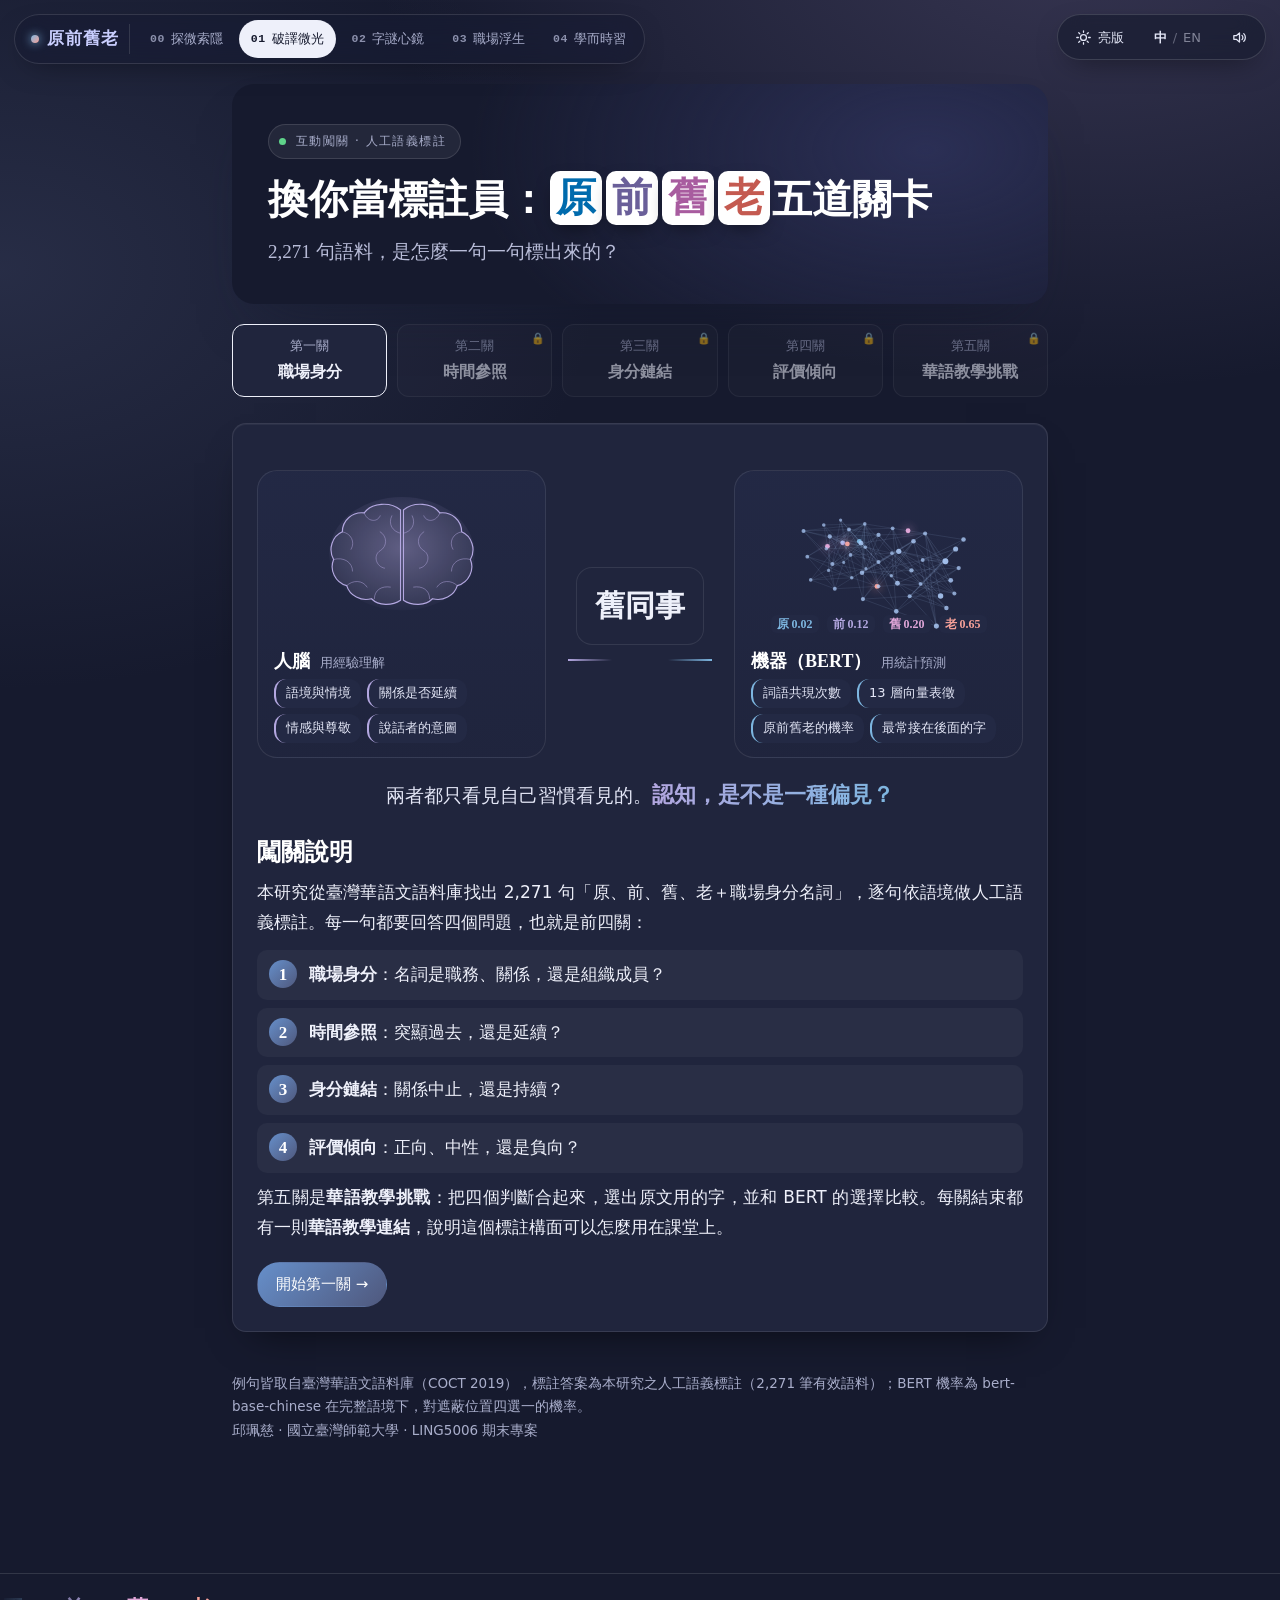
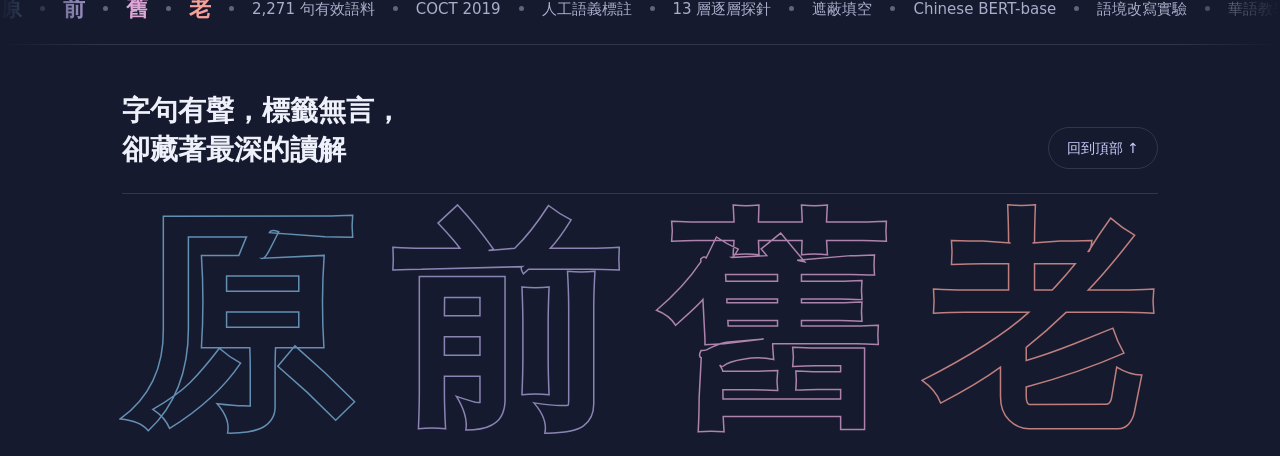
==== commit c3b9ef9f: "Add files via upload" ====
--- a/annotate.html
+++ b/annotate.html
@@ -3,6 +3,12 @@
 <head>
 <script>(function(){var d=document.documentElement,t=null,l=null;try{t=localStorage.getItem('yq-theme');l=localStorage.getItem('yq-lang');}catch(e){}var u=new URLSearchParams(location.search).get('lang');if(u){l=u;try{localStorage.setItem('yq-lang',u)}catch(e){}}d.dataset.theme=t==='light'?'light':'dark';d.dataset.lang=l==='en'?'en':'zh';if(d.dataset.lang==='en')d.classList.add('i18n-pending');})();</script>
 <link rel="stylesheet" href="site.css">
+<link rel="manifest" href="manifest.webmanifest">
+<meta name="theme-color" content="#161a2e">
+<meta name="apple-mobile-web-app-capable" content="yes">
+<meta name="apple-mobile-web-app-title" content="原前舊老">
+<link rel="apple-touch-icon" href="icons/icon-180.png">
+<link rel="icon" href="icons/icon-192.png">
 
 <meta charset="utf-8">
 <meta name="viewport" content="width=device-width, initial-scale=1">
@@ -343,6 +349,7 @@
     <div class="ans">人工標註答案：<b>${L.chars?mk(it.t):it.a}</b>　·　目標詞：${mk(it.t)}</div>
     <p style="margin:0">${it.why}</p>${bert}`;
   fb.classList.add('show');
+  if(window.YQL) YQL.activity('annotate',ok?3:1);
   if(window.SFX) ok?SFX.correct():SFX.wrong();
   requestAnimationFrame(()=>setTimeout(()=>fb.querySelectorAll('.tr div').forEach(d=>d.style.width=d.dataset.w+'%'),30));
   document.getElementById('next').classList.remove('hidden');
@@ -402,6 +409,7 @@
 
 home();
 </script>
+<script src="learn_store.js"></script>
 <script src="i18n.js"></script>
 <script src="site.js"></script>
 </body>
--- a/site.css
+++ b/site.css
@@ -255,3 +255,4 @@
 html[data-theme=light] #starwrap{background:radial-gradient(circle at 50% 40%,#3a3f6b,#1c2038 78%)!important}
 .yq-nw{white-space:nowrap}
 html[lang=en] .hm .rl{font-size:11px}
+html[data-page=app] .fr-subfoot{display:none}
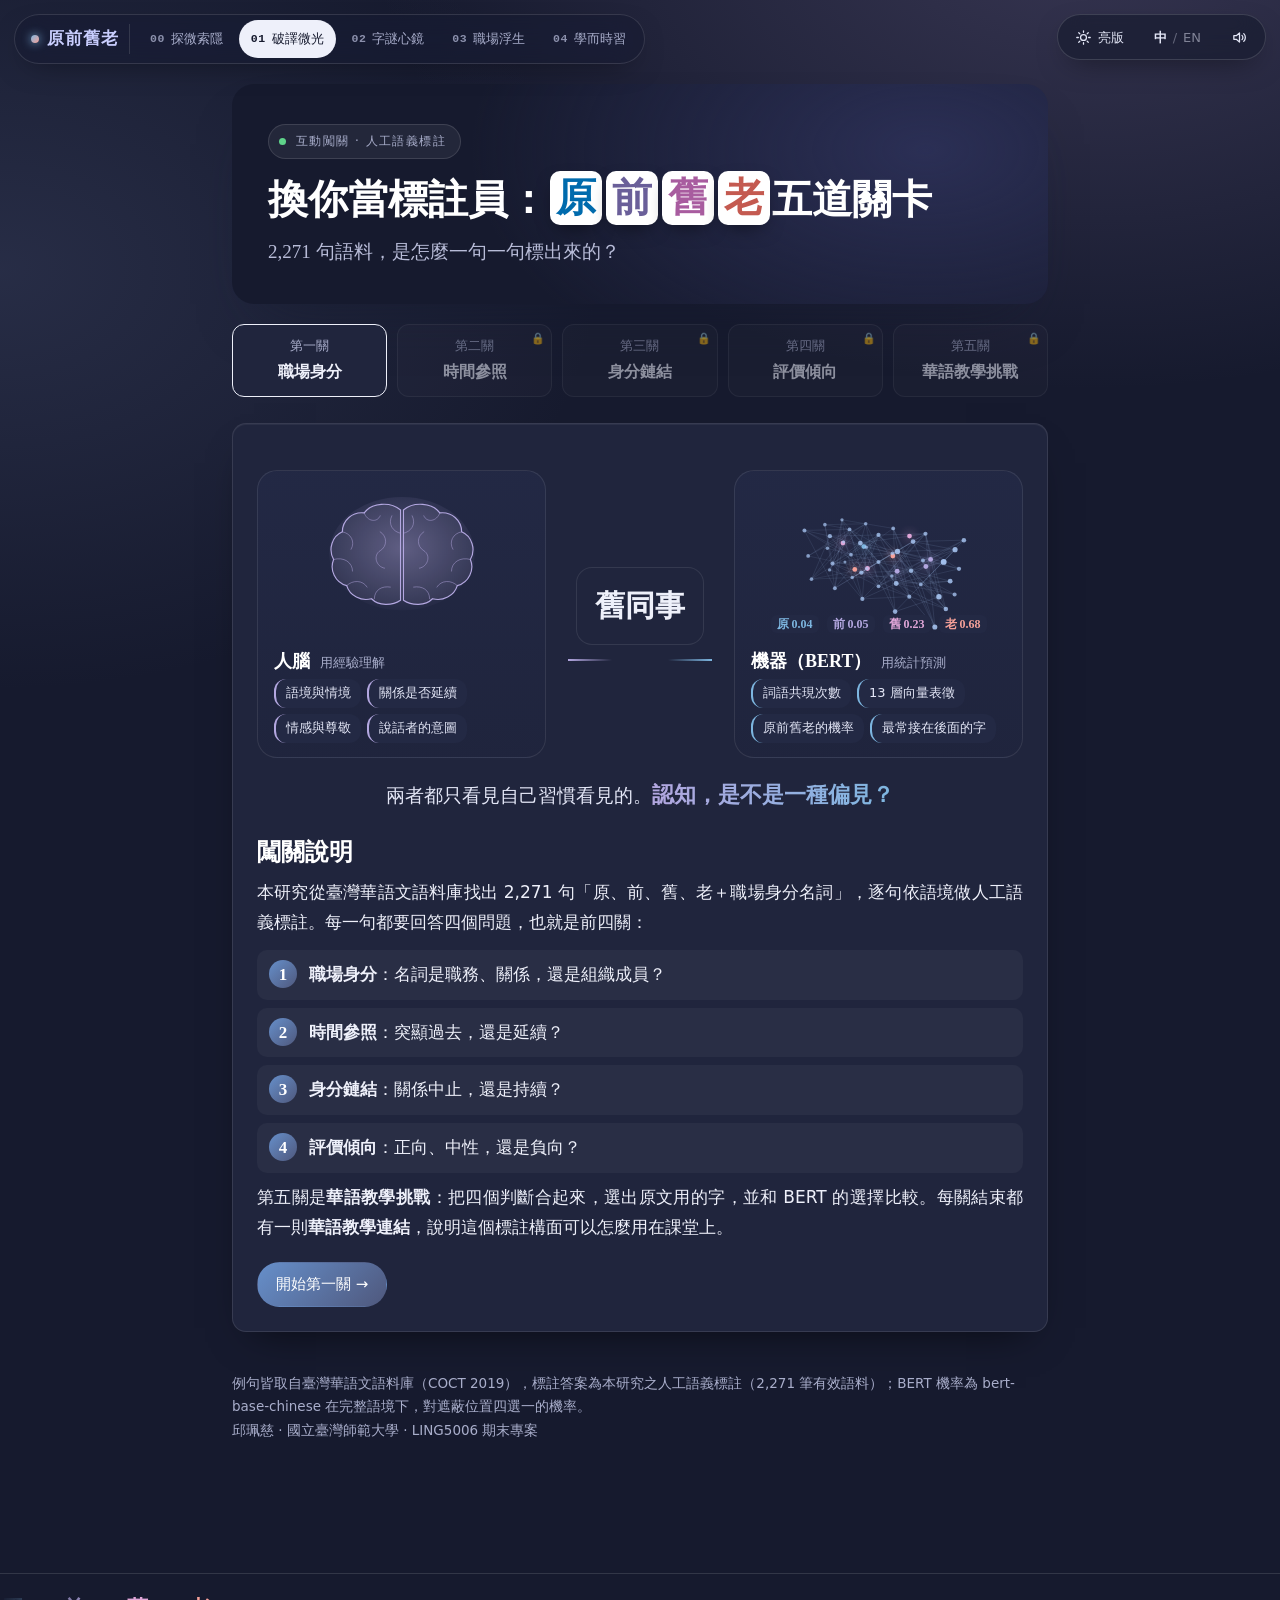
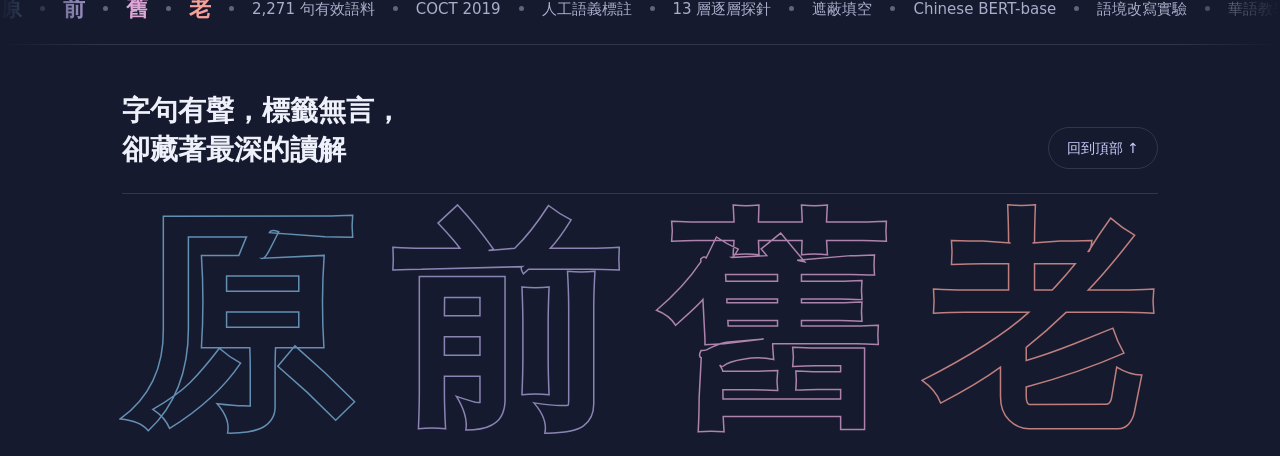
==== commit e5254447: "Add files via upload" ====
--- a/annotate.html
+++ b/annotate.html
@@ -3,10 +3,7 @@
 <head>
 <script>(function(){var d=document.documentElement,t=null,l=null;try{t=localStorage.getItem('yq-theme');l=localStorage.getItem('yq-lang');}catch(e){}var u=new URLSearchParams(location.search).get('lang');if(u){l=u;try{localStorage.setItem('yq-lang',u)}catch(e){}}d.dataset.theme=t==='light'?'light':'dark';d.dataset.lang=l==='en'?'en':'zh';if(d.dataset.lang==='en')d.classList.add('i18n-pending');})();</script>
 <link rel="stylesheet" href="site.css">
-<link rel="manifest" href="manifest.webmanifest">
 <meta name="theme-color" content="#161a2e">
-<meta name="apple-mobile-web-app-capable" content="yes">
-<meta name="apple-mobile-web-app-title" content="原前舊老">
 <link rel="apple-touch-icon" href="icons/icon-180.png">
 <link rel="icon" href="icons/icon-192.png">
 
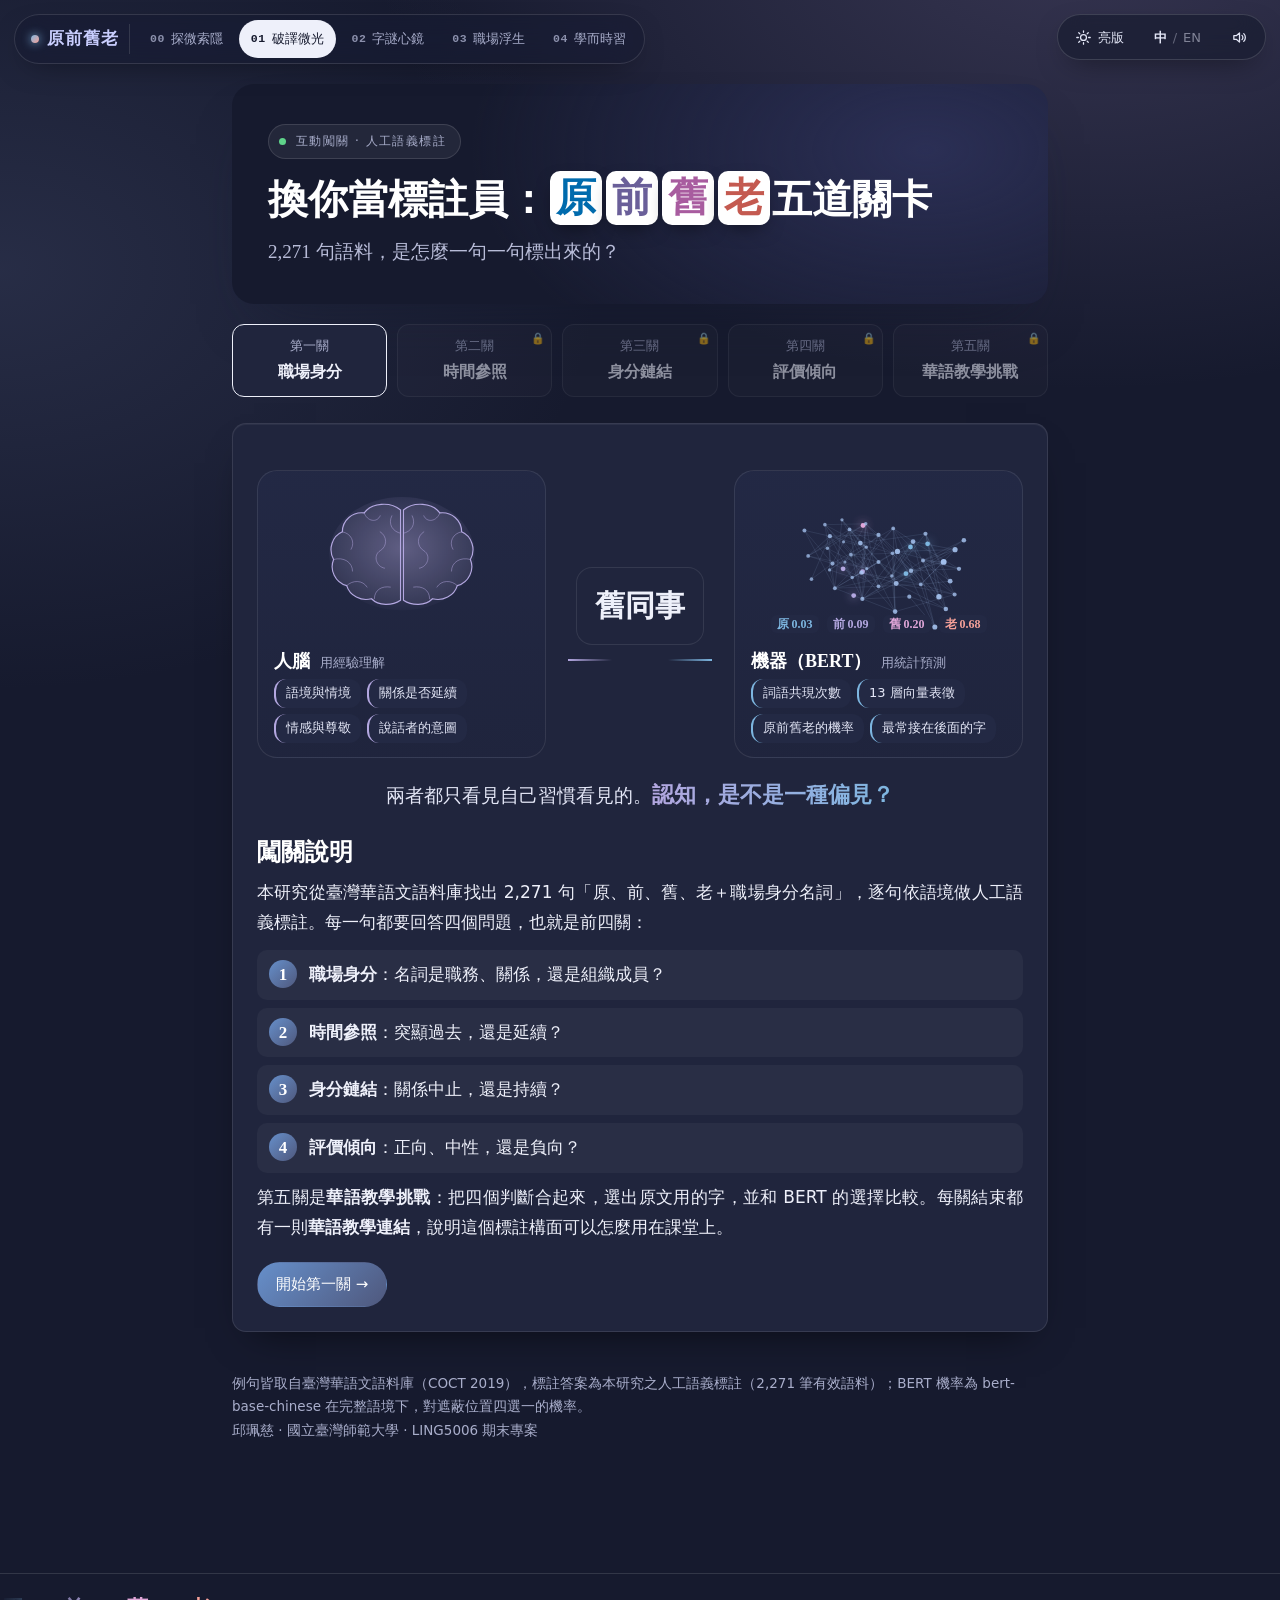
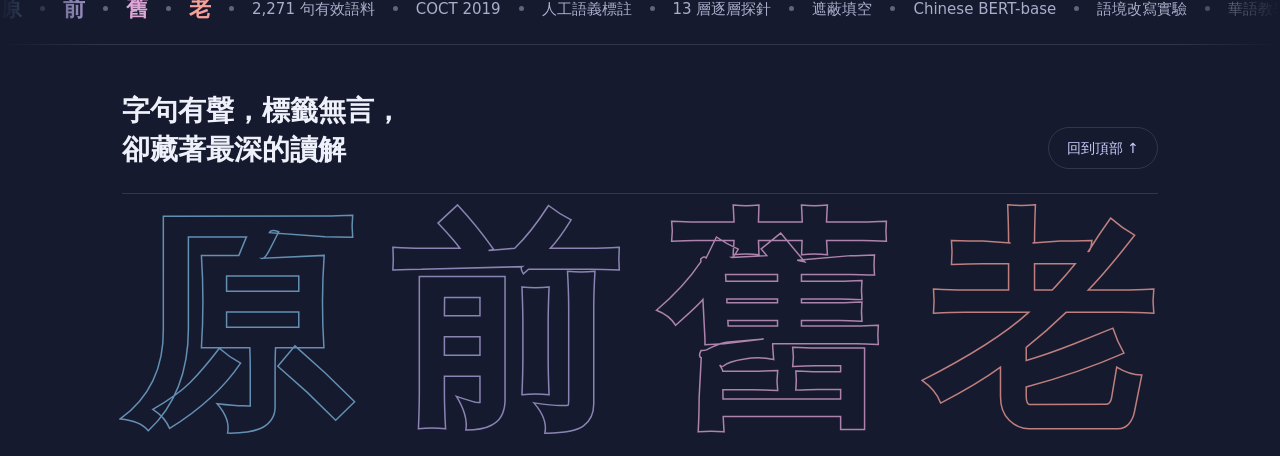
==== commit 5ee763ee: "Add files via upload" ====
--- a/annotate.html
+++ b/annotate.html
@@ -4,8 +4,8 @@
 <script>(function(){var d=document.documentElement,t=null,l=null;try{t=localStorage.getItem('yq-theme');l=localStorage.getItem('yq-lang');}catch(e){}var u=new URLSearchParams(location.search).get('lang');if(u){l=u;try{localStorage.setItem('yq-lang',u)}catch(e){}}d.dataset.theme=t==='light'?'light':'dark';d.dataset.lang=l==='en'?'en':'zh';if(d.dataset.lang==='en')d.classList.add('i18n-pending');})();</script>
 <link rel="stylesheet" href="site.css">
 <meta name="theme-color" content="#161a2e">
-<link rel="apple-touch-icon" href="icons/icon-180.png">
-<link rel="icon" href="icons/icon-192.png">
+<link rel="apple-touch-icon" href="icons/icon-180.png?v=2">
+<link rel="icon" href="icons/icon-192.png?v=2">
 
 <meta charset="utf-8">
 <meta name="viewport" content="width=device-width, initial-scale=1">
